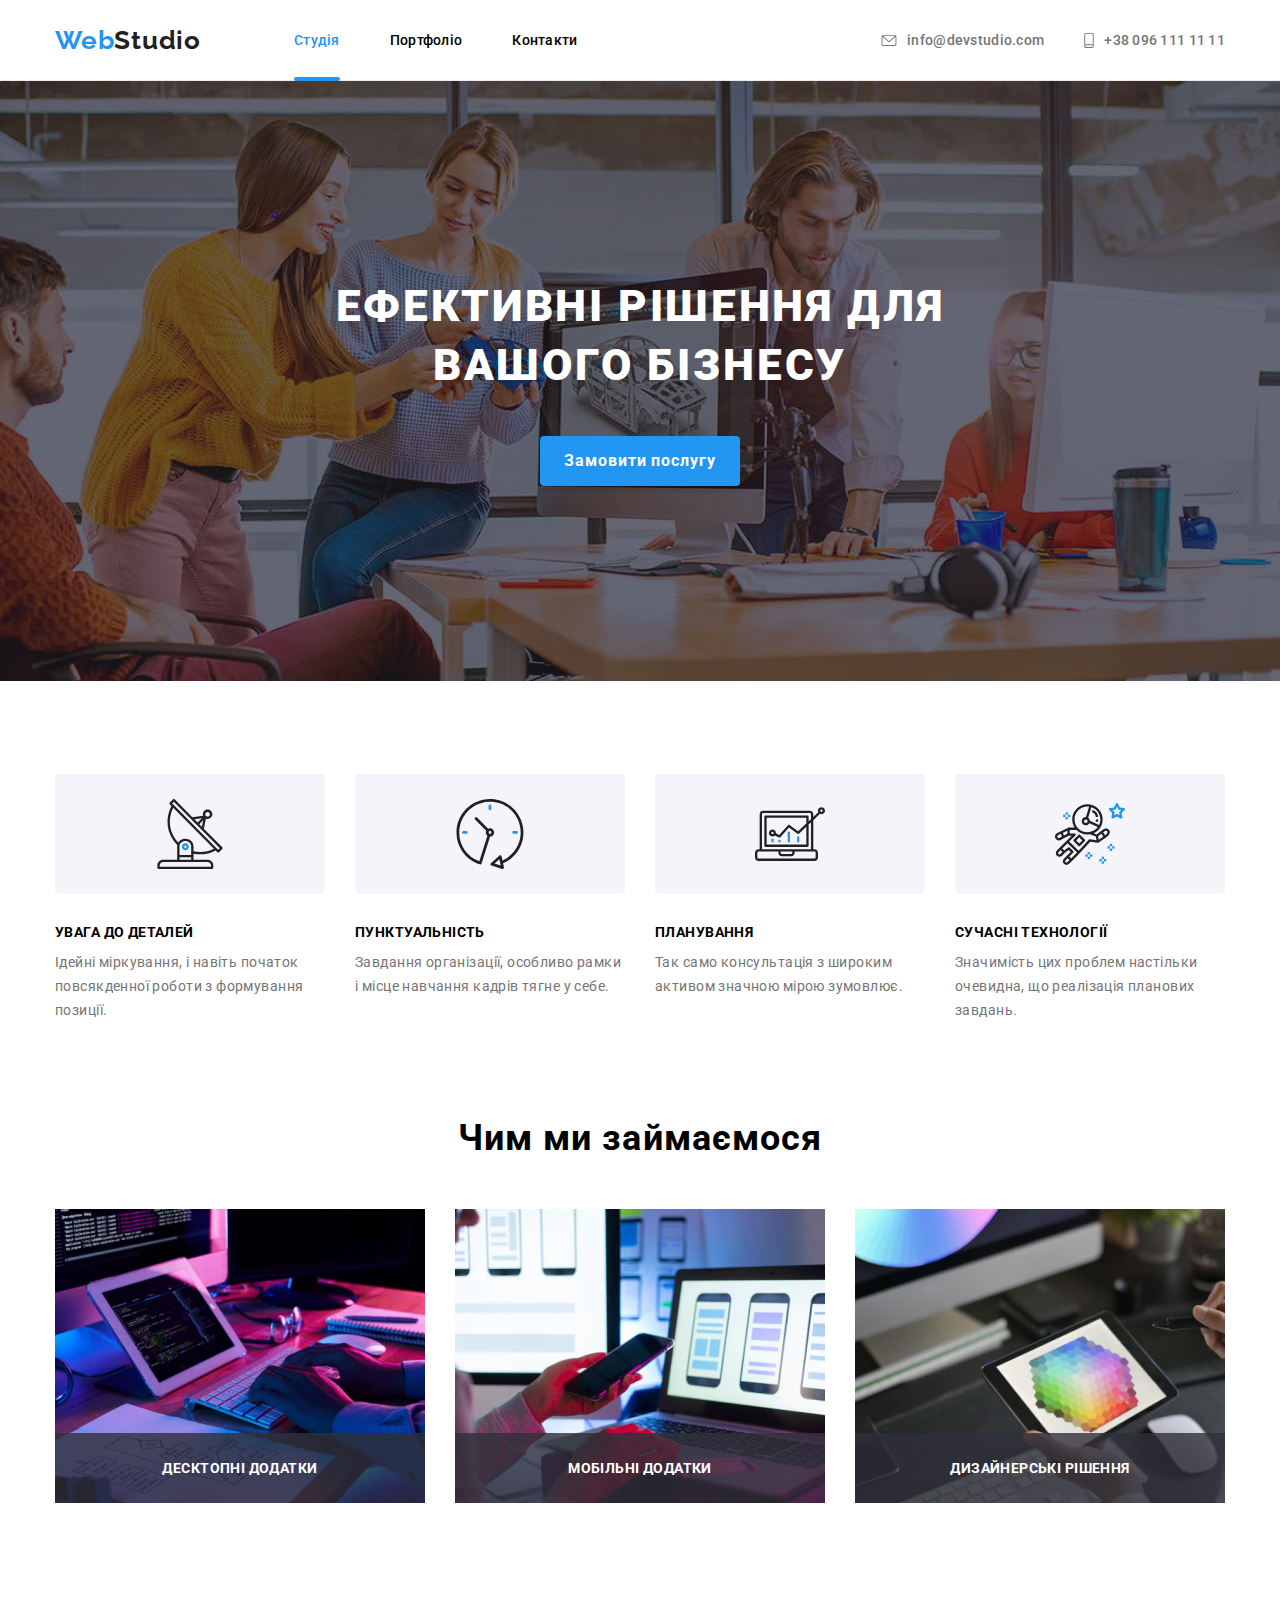
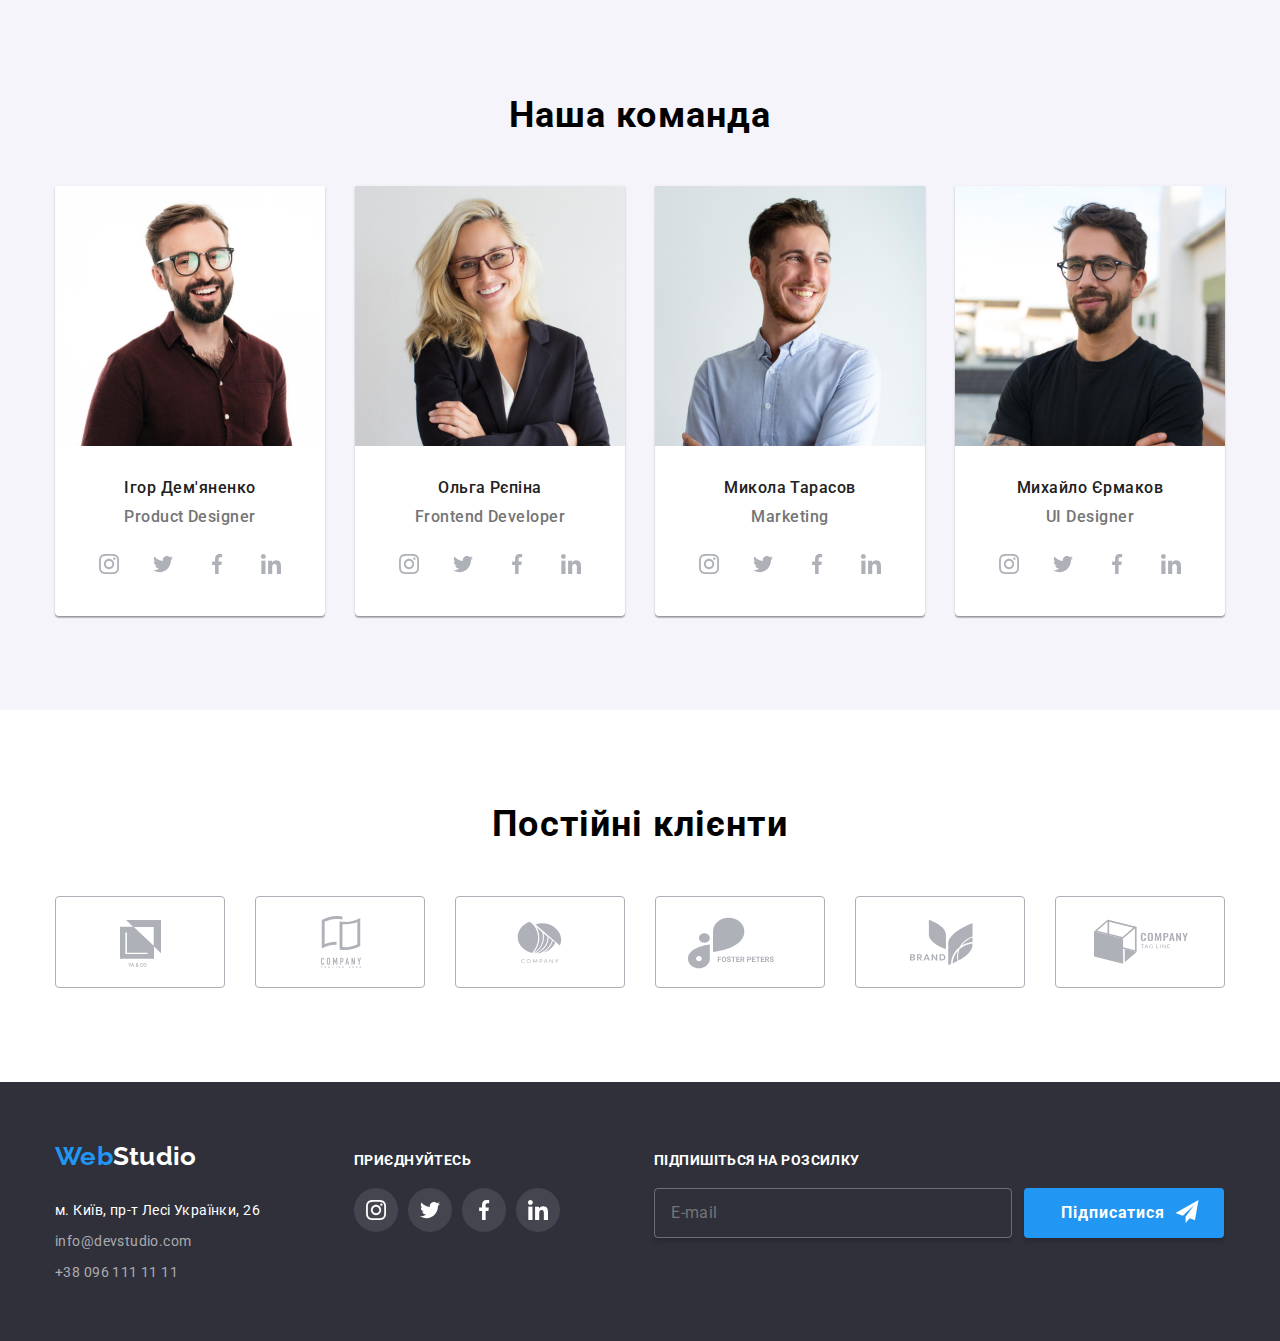
==== index.html @ 404588b7 "Everywhere BEM" ====
<!DOCTYPE html>
<html lang="en">

<head>
  <meta charset="UTF-8" />
  <meta name="viewport" content="width=device-width, initial-scale=1.0" />
  <title>Студія</title>

  <link rel="stylesheet" href="css/main.css">
  <link rel="preconnect" href="https://fonts.googleapis.com">
  <link rel="preconnect" href="https://fonts.gstatic.com" crossorigin>
  <link rel="stylesheet"
		href="https://fonts.googleapis.com/css2?family=Raleway:wght@700&family=Roboto:wght@400;500;700;900&display=swap">
</head>

<body>
  <header class="header">
    <div class="container">
      <a href="index.html" class="logo"><span class="logo__accent-text">Web</span>Studio</a>
      <nav>
        <ul class="header__navigation-list">
          <li><a href="index.html" class="header__navigation-button-active">Студія</a></li>
          <li><a href="portfolio.html" class="header__navigation-button">Портфоліо</a></li>
          <li><a href="#" class="header__navigation-button">Контакти</a></li>
        </ul>
      </nav>
      <ul class="header__contact-info">
        <li>
          <a class="header__email" href="mailto:info@devstudio.com"><svg class="header__email-icon" width="16" height="12">
              <use href="./images/icons.svg#icon-envelope">
            </svg>info@devstudio.com</a>
        </li>
        <li>
          <a class="header__tel" href="tel:+380961111111"><svg class="header__phone-icon" width="10" height="16">
              <use href="./images/icons.svg#icon-smartphone">
            </svg>+38 096 111 11 11</a>
        </li>
      </ul>
    </div>
  </header>
  <main>
    <section class="hero">
      <div class="hero__container container">
        <h1 class="hero__header">Ефективні рішення для вашого бізнесу</h1>
        <button class="hero__button" type="button" data-modal-open>Замовити послугу</button>
      </div>
    </section>
    <section class="main-content">
      <div class="container">
        <h2 hidden>Про нас</h2>
        <ul class="main-content__feature-list">
          <li class="main-content__feature">
            <div class="main-content__feature-background">
              <svg class="main-content__feature-icon">
                <use href="./images/icons.svg#icon-attention-to-detail">
              </svg>
            </div>
            <h3 class="main-content__feature-label">Увага до деталей</h3>
            <p class="main-content__feature-description">
              Ідейні міркування, і навіть початок повсякденної роботи з
              формування позиції.
            </p>
          </li>
          <li class="main-content__feature">
            <div class="main-content__feature-background">
              <svg class="main-content__feature-icon">
                <use href="./images/icons.svg#icon-punctuality">
              </svg>
            </div>
            <h3 class="main-content__feature-label">Пунктуальність</h3>
            <p class="main-content__feature-description">
              Завдання організації, особливо рамки і місце навчання кадрів тягне
              у себе.
            </p>
          </li>
          <li class="main-content__feature">
            <div class="main-content__feature-background">
              <svg class="main-content__feature-icon">
                <use href="./images/icons.svg#icon-planning">
              </svg>
            </div>
            <h3 class="main-content__feature-label">Планування</h3>
            <p class="main-content__feature-description">
              Так само консультація з широким активом значною мірою зумовлює.
            </p>
          </li>
          <li class="main-content__feature">
            <div class="main-content__feature-background">
              <svg class="main-content__feature-icon">
                <use href="./images/icons.svg#icon-technologies">
              </svg>
            </div>
            <h3 class="main-content__feature-label">Сучасні технології</h3>
            <p class="main-content__feature-description">
              Значимість цих проблем настільки очевидна, що реалізація планових
              завдань.
            </p>
          </li>
        </ul>
      </div>
    </section>
    <section class="development">
      <div class="container">
        <h2 class="development__dev-stack-header">Чим ми займаємося</h2>
        <ul class="development__dev-stack-list">
          <li class="development__dev-stack-list-item">
            <img src="images/image1.jpg" alt="Людина програмує" width="370" />
            <p class="development__item-photo-description">Десктопні додатки</p>
          </li>
          <li class="development__dev-stack-list-item">
            <img src="images/image2.jpg" alt="Телефон і макет компонентів до нього" width="370" />
            <p class="development__item-photo-description">Мобільні додатки</p>
          </li>
          <li class="development__dev-stack-list-item">
            <img src="images/image3.jpg" alt="Кольорова палітра" width="370" />
            <p class="development__item-photo-description">Дизайнерські рішення</p>
          </li>
        </ul>
      </div>
    </section>
    <section class="team-section">
      <div class="container">
        <h2 class="team-section__team-header">Наша команда</h2>
        <ul class="team-section__team-list">
          <li class="team-section__employee">
            <img src="images/worker1.jpg" alt="Ігор Дем'яненко" width="300" />
            <div class="team-section__employee-name-job">
              <h3 class="team-section__employee-name">Ігор Дем'яненко</h3>
              <p class="team-section__employee-job">Product Designer</p>
              <ul class="social-team-links">
                <li>
                  <a class="social-team-links__team-social" href="https://instagram.com" target="_blank">
                    <svg class="social-team-links__social-icon">
                      <use href="./images/icons.svg#icon-instagram">
                    </svg>
                  </a>
                </li>
                <li>
                  <a class="social-team-links__team-social" href="https://twitter.com" target="_blank">
                    <svg class="social-team-links__social-icon">
                      <use href="./images/icons.svg#icon-twitter">
                    </svg>
                  </a>
                </li>
                <li>
                  <a class="social-team-links__team-social" href="https://facebook.com" target="_blank">
                    <svg class="social-team-links__social-icon">
                      <use href="./images/icons.svg#icon-facebook">
                    </svg>
                  </a>
                </li>
                <li><a class="social-team-links__team-social" href="https://linkedin.com" target="_blank">
                    <svg class="social-team-links__social-icon">
                      <use href="./images/icons.svg#icon-linkedin">
                    </svg>
                  </a>
                </li>
              </ul>
            </div>
          </li>
          <li class="team-section__employee">
            <img src="images/worker2.jpg" alt="Jльга Рєпіна" width="300" />
            <div class="team-section__employee-name-job">
              <h3 class="team-section__employee-name">Ольга Рєпіна</h3>
              <p class="team-section__employee-job">Frontend Developer</p>
              <ul class="social-team-links">
                <li>
                  <a class="social-team-links__team-social" href="https://instagram.com" target="_blank">
                    <svg class="social-team-links__social-icon">
                      <use href="./images/icons.svg#icon-instagram">
                    </svg>
                  </a>
                </li>
                <li>
                  <a class="social-team-links__team-social" href="https://twitter.com" target="_blank">
                    <svg class="social-team-links__social-icon">
                      <use href="./images/icons.svg#icon-twitter">
                    </svg>
                  </a>
                </li>
                <li>
                  <a class="social-team-links__team-social" href="https://facebook.com" target="_blank">
                    <svg class="social-team-links__social-icon">
                      <use href="./images/icons.svg#icon-facebook">
                    </svg>
                  </a>
                </li>
                <li><a class="social-team-links__team-social" href="https://linkedin.com" target="_blank">
                    <svg class="social-team-links__social-icon">
                      <use href="./images/icons.svg#icon-linkedin">
                    </svg>
                  </a>
                </li>
              </ul>
            </div>
          </li>
          <li class="team-section__employee">
            <img src="images/worker3.jpg" alt="Микола Тарасов" width="300" />
            <div class="team-section__employee-name-job">
              <h3 class="team-section__employee-name">Микола Тарасов</h3>
              <p class="team-section__employee-job">Marketing</p>
              <ul class="social-team-links">
                <li>
                  <a class="social-team-links__team-social" href="https://instagram.com" target="_blank">
                    <svg class="social-team-links__social-icon">
                      <use href="./images/icons.svg#icon-instagram">
                    </svg>
                  </a>
                </li>
                <li>
                  <a class="social-team-links__team-social" href="https://twitter.com" target="_blank">
                    <svg class="social-team-links__social-icon">
                      <use href="./images/icons.svg#icon-twitter">
                    </svg>
                  </a>
                </li>
                <li>
                  <a class="social-team-links__team-social" href="https://facebook.com" target="_blank">
                    <svg class="social-team-links__social-icon">
                      <use href="./images/icons.svg#icon-facebook">
                    </svg>
                  </a>
                </li>
                <li><a class="social-team-links__team-social" href="https://linkedin.com" target="_blank">
                    <svg class="social-team-links__social-icon">
                      <use href="./images/icons.svg#icon-linkedin">
                    </svg>
                  </a>
                </li>
              </ul>
            </div>
          </li>
          <li class="team-section__employee">
            <img src="images/worker4.jpg" alt="Михайло Єрмаков" width="300" />
            <div class="team-section__employee-name-job">
              <h3 class="team-section__employee-name">Михайло Єрмаков</h3>
              <p class="team-section__employee-job">UI Designer</p>
              <ul class="social-team-links">
                <li>
                  <a class="social-team-links__team-social" href="https://instagram.com" target="_blank">
                    <svg class="social-team-links__social-icon">
                      <use href="./images/icons.svg#icon-instagram">
                    </svg>
                  </a>
                </li>
                <li>
                  <a class="social-team-links__team-social" href="https://twitter.com" target="_blank">
                    <svg class="social-team-links__social-icon">
                      <use href="./images/icons.svg#icon-twitter">
                    </svg>
                  </a>
                </li>
                <li>
                  <a class="social-team-links__team-social" href="https://facebook.com" target="_blank">
                    <svg class="social-team-links__social-icon">
                      <use href="./images/icons.svg#icon-facebook">
                    </svg>
                  </a>
                </li>
                <li><a class="social-team-links__team-social" href="https://linkedin.com" target="_blank">
                    <svg class="social-team-links__social-icon">
                      <use href="./images/icons.svg#icon-linkedin">
                    </svg>
                  </a>
                </li>
              </ul>
            </div>
          </li>
        </ul>
      </div>
    </section>
    <section class="clients">
      <div class="container">
        <h2 class="clients__title">Постійні клієнти</h2>
        <ul class="clients__list">
          <li class="">
            <a href="#" class="clients__link">
              <svg class="clients__icon">
                <use href="./images/icons.svg#icon-client-logo-1">
              </svg>
            </a>
          </li>
          <li class="">
            <a href="#" class="clients__link">
              <svg class="clients__icon">
                <use href="./images/icons.svg#icon-client-logo-2">
              </svg>
            </a>
          </li>
          <li class="">
            <a href="#" class="clients__link">
              <svg class="clients__icon">
                <use href="./images/icons.svg#icon-client-logo-3">
              </svg>
            </a>
          </li>
          <li class="">
            <a href="#" class="clients__link">
              <svg class="clients__icon">
                <use href="./images/icons.svg#icon-client-logo-4">
              </svg>
            </a>
          </li>
          <li class="">
            <a href="#" class="clients__link">
              <svg class="clients__icon">
                <use href="./images/icons.svg#icon-client-logo-5">
              </svg>
            </a>
          </li>
          <li class="">
            <a href="#" class="clients__link">
              <svg class="clients__icon">
                <use href="./images/icons.svg#icon-client-logo-6">
              </svg>
            </a>
          </li>
        </ul>
      </div>
    </section>
  </main>
  <footer class="footer">
    <div class="footer__contacts container">
      <div class="footer__info">
        <a href="#" class="footer__logo"><span class="footer__accent-text-footer-logo">Web</span>Studio</a>
        <address class="footer__contact-address">
          <ul class="footer__contact-info">
            <li>
              <a class="footer__studio-address" href="https://www.google.com/maps?q=50.4267485,30.5381659" target="_blank"
                rel="nofollow">м. Київ, пр-т Лесі Українки, 26
              </a>
            </li>
            <li><a class="footer__email" href="mailto:info@devstudio.com">info@devstudio.com</a></li>
            <li><a class="footer__tel" href="tel:+380961111111">+38 096 111 11 11</a></li>
          </ul>
        </address>
      </div>
      <div class="">
        <h2 class="footer__title">Приєднуйтесь</h2>
        <ul class="social-team-links">
          <li class="social-team-links__social-item">
            <a class="social-team-links__foot-link" href="https://instagram.com" target="_blank">
              <svg class="social-team-links__social-icon">
                <use href="./images/icons.svg#icon-instagram">
              </svg>
            </a>
          </li>
          <li class="social-team-links__social-item">
            <a class="social-team-links__foot-link" href="https://twitter.com" target="_blank">
              <svg class="social-team-links__social-icon">
                <use href="./images/icons.svg#icon-twitter">
              </svg>
            </a>
          </li>
          <li class="social-team-links__social-item">
            <a class="social-team-links__foot-link" href="https://facebook.com" target="_blank">
              <svg class="social-team-links__social-icon">
                <use href="./images/icons.svg#icon-facebook">
              </svg>
            </a>
          </li>
          <li class="social-team-links__social-item">
            <a class="social-team-links__foot-link" href="https://linkedin.com" target="_blank">
              <svg class="social-team-links__social-icon">
                <use href="./images/icons.svg#icon-linkedin">
              </svg>
            </a>
          </li>
        </ul>
      </div>
      <div class="footer__newsletter">
        <h2 class="footer__newsletter-title">Підпишіться на розсилку</h2>
        <form class="footer__form">
          <input type="email" name="footer-email" placeholder="E-mail" class="footer__form-input">
          <button type="submit" class="footer__form-button">Підписатися <svg class="footer__form-icon">
              <use href="./images/icons.svg#icon-send"></use>
            </svg></button>
        </form>
      </div>
    </div>
  </footer>

  <div class="backdrop is-hidden" data-modal>
    <div class="modal">
      <button type="button" class="modal__button" data-modal-close> <svg class="modal__icon">
          <use href="./images/icons.svg#icon-close"></use>
        </svg></button>
      <form class="form">
        <div class="form__contacts">
          <p class="form__title">Залиште свої дані, ми вам передзвонимо</p>
          <div class="form__contact">
            <label for="name" class="form__label">Ім'я</label>
            <input id="name" name="name" class="form__input" type="text" required placeholder="">
            <svg class="form__icon">
              <use href="./images/icons.svg#icon-person-mod"></use>
            </svg>
          </div>
          <div class="form__contact">
            <label for="phone" class="form__label">Телефон</label>
            <input id="phone" name="phone" class="form__input" type="tel" required placeholder="">
            <svg class="form__icon">
              <use href="./images/icons.svg#icon-phone-mod"></use>
            </svg>
          </div>
          <div class="form__contact">
            <label for="email" class="form__label">Пошта</label>
            <input id="email" name="email" class="form__input" type="email" required placeholder="">
            <svg class="form__icon">
              <use href="./images/icons.svg#icon-mail-mod"></use>
            </svg>
          </div>
          <div class="form__contact">
            <label for="comment" class="form__label">Коментар</label>
            <textarea id="comment" name="comment" id="text" placeholder="Введіть текст"
              class="form__textarea"></textarea>
          </div>
          <div class="form__checkbox">
            <input type="checkbox" name="agree" value="agree" id="agree" class="form__check form__check-icon__hidden"
              required>
            <label for="agree" class="form__agree-label">
              <span><svg class="form__check-icon">
                  <use href="./images/icons.svg#icon-check"></use>
                </svg></span> Погоджуюся з розсилкою та приймаю <a href="#" class="form__link"> Умови договору</a>
            </label>
          </div>
          <input type="submit" class="form__send" value="Відправити"></input>
        </div>
      </form>
    </div>
  </div>

  <script src="./js/modal.js"></script>
</body>

</html>
---- css/main.css ----
/*! modern-normalize v2.0.0 | MIT License | https://github.com/sindresorhus/modern-normalize */
/*
Document
========
*/
/**
Use a better box model (opinionated).
*/
*,
::before,
::after {
  box-sizing: border-box;
}

html {
  /* Improve consistency of default fonts in all browsers. (https://github.com/sindresorhus/modern-normalize/issues/3) */
  font-family: system-ui, 'Segoe UI', Roboto, Helvetica, Arial, sans-serif, 'Apple Color Emoji', 'Segoe UI Emoji';
  line-height: 1.15;
  /* 1. Correct the line height in all browsers. */
  -webkit-text-size-adjust: 100%;
  /* 2. Prevent adjustments of font size after orientation changes in iOS. */
  -moz-tab-size: 4;
  /* 3. Use a more readable tab size (opinionated). */
  tab-size: 4;
  /* 3 */
}

/*
Sections
========
*/
body {
  margin: 0;
  /* Remove the margin in all browsers. */
}

/*
Grouping content
================
*/
/**
1. Add the correct height in Firefox.
2. Correct the inheritance of border color in Firefox. (https://bugzilla.mozilla.org/show_bug.cgi?id=190655)
*/
hr {
  height: 0;
  /* 1 */
  color: inherit;
  /* 2 */
}

/*
Text-level semantics
====================
*/
/**
Add the correct text decoration in Chrome, Edge, and Safari.
*/
abbr[title] {
  text-decoration: underline dotted;
}

/**
Add the correct font weight in Edge and Safari.
*/
b,
strong {
  font-weight: bolder;
}

/**
1. Improve consistency of default fonts in all browsers. (https://github.com/sindresorhus/modern-normalize/issues/3)
2. Correct the odd 'em' font sizing in all browsers.
*/
code,
kbd,
samp,
pre {
  font-family: ui-monospace, SFMono-Regular, Consolas, 'Liberation Mono', Menlo, monospace;
  /* 1 */
  font-size: 1em;
  /* 2 */
}

/**
Add the correct font size in all browsers.
*/
small {
  font-size: 80%;
}

/**
Prevent 'sub' and 'sup' elements from affecting the line height in all browsers.
*/
sub,
sup {
  font-size: 75%;
  line-height: 0;
  position: relative;
  vertical-align: baseline;
}

sub {
  bottom: -0.25em;
}

sup {
  top: -0.5em;
}

/*
Tabular data
============
*/
/**
1. Remove text indentation from table contents in Chrome and Safari. (https://bugs.chromium.org/p/chromium/issues/detail?id=999088, https://bugs.webkit.org/show_bug.cgi?id=201297)
2. Correct table border color inheritance in Chrome and Safari. (https://bugs.chromium.org/p/chromium/issues/detail?id=935729, https://bugs.webkit.org/show_bug.cgi?id=195016)
*/
table {
  text-indent: 0;
  /* 1 */
  border-color: inherit;
  /* 2 */
}

/*
Forms
=====
*/
/**
1. Change the font styles in all browsers.
2. Remove the margin in Firefox and Safari.
*/
button,
input,
optgroup,
select,
textarea {
  font-family: inherit;
  /* 1 */
  font-size: 100%;
  /* 1 */
  line-height: 1.15;
  /* 1 */
  margin: 0;
  /* 2 */
}

/**
Remove the inheritance of text transform in Edge and Firefox.
*/
button,
select {
  text-transform: none;
}

/**
Correct the inability to style clickable types in iOS and Safari.
*/
button,
[type='button'],
[type='reset'],
[type='submit'] {
  -webkit-appearance: button;
}

/**
Remove the inner border and padding in Firefox.
*/
::-moz-focus-inner {
  border-style: none;
  padding: 0;
}

/**
Restore the focus styles unset by the previous rule.
*/
:-moz-focusring {
  outline: 1px dotted ButtonText;
}

/**
Remove the additional ':invalid' styles in Firefox.
See: https://github.com/mozilla/gecko-dev/blob/2f9eacd9d3d995c937b4251a5557d95d494c9be1/layout/style/res/forms.css#L728-L737
*/
:-moz-ui-invalid {
  box-shadow: none;
}

/**
Remove the padding so developers are not caught out when they zero out 'fieldset' elements in all browsers.
*/
legend {
  padding: 0;
}

/**
Add the correct vertical alignment in Chrome and Firefox.
*/
progress {
  vertical-align: baseline;
}

/**
Correct the cursor style of increment and decrement buttons in Safari.
*/
::-webkit-inner-spin-button,
::-webkit-outer-spin-button {
  height: auto;
}

/**
1. Correct the odd appearance in Chrome and Safari.
2. Correct the outline style in Safari.
*/
[type='search'] {
  -webkit-appearance: textfield;
  /* 1 */
  outline-offset: -2px;
  /* 2 */
}

/**
Remove the inner padding in Chrome and Safari on macOS.
*/
::-webkit-search-decoration {
  -webkit-appearance: none;
}

/**
1. Correct the inability to style clickable types in iOS and Safari.
2. Change font properties to 'inherit' in Safari.
*/
::-webkit-file-upload-button {
  -webkit-appearance: button;
  /* 1 */
  font: inherit;
  /* 2 */
}

/*
Interactive
===========
*/
/*
Add the correct display in Chrome and Safari.
*/
summary {
  display: list-item;
}

:root {
  --primary-color: #212121;
  --secondary-color: #757575;
  --background-primary-color: #FFFFFF;
  --background-secondary-color: #2F303A;
  --accent-color: #2196F3;
  --transperent-color: #FFFFFF99;
  --inactive-filter-color: #F5F4FA;
  --shadow-color: rgba(0, 0, 0, 0.15);
  --social_link_color: #afb1b8;
  --black-color: #000000;
}

body {
  font-family: 'Roboto', sans-serif;
  font-weight: 400;
  font-size: 14px;
  letter-spacing: 0.28px;
  margin: 0 auto;
}

a {
  color: inherit;
  text-decoration: none;
}

.container {
  max-width: 1200px;
  margin: 0 auto;
  padding: 0 15px;
}

button {
  border: 0px;
  border-radius: 4px;
}

button:focus {
  outline: none;
  border: 1px solid var(--accent-color);
}

h1, h2, h3, p, ul, li {
  padding: 0;
  margin: 0;
  list-style-type: none;
}

/* HEADER */
.header {
  background-color: var(--background-primary-color);
  border-bottom: 1px solid #ECECEC;
}

.header .container {
  display: flex;
  align-items: center;
}

.header__navigation-list {
  list-style-type: none;
  display: flex;
  gap: 50px;
}

.header__navigation-button {
  display: inline-block;
  padding: 32px 0;
  font-weight: 500;
  line-height: 1.17;
  letter-spacing: 0.28px;
  color: inherit;
  text-decoration: none;
}

.header__navigation-button:hover, .header__navigation-button:focus {
  transition: all 0.3s;
  color: var(--accent-color);
  fill: var(--accent-color);
}

.header__navigation-button-active {
  position: relative;
  display: inline-block;
  padding: 32px 0;
  color: var(--accent-color);
  font-weight: 500;
  line-height: 1.17;
  letter-spacing: 0.28px;
  text-decoration: none;
}

.header__navigation-button-active::after {
  content: "";
  position: absolute;
  display: block;
  width: 100%;
  height: 4px;
  border-radius: 2px;
  bottom: -1px;
  background-color: var(--accent-color);
}

.header__contact-info {
  margin-left: auto;
  display: flex;
  gap: 40px;
  color: var(--secondary-color);
  list-style-type: none;
}

.header__email {
  font-weight: 500;
  line-height: 1.17;
  letter-spacing: 0.28px;
  color: inherit;
  text-decoration: none;
  display: flex;
  align-items: center;
  fill: var(--secondary-color);
}

.header__email:focus, .header__email:hover {
  transition: all 0.3s;
  color: var(--accent-color);
  fill: var(--accent-color);
}

.header__email-icon {
  margin-right: 10px;
}

.header__email-icon:hover {
  transition: all 0.3s;
  color: var(--accent-color);
  fill: var(--accent-color);
}

.header__tel {
  font-weight: 500;
  line-height: 1.17;
  letter-spacing: 0.28px;
  color: inherit;
  text-decoration: none;
  display: flex;
  align-items: center;
  fill: var(--secondary-color);
}

.header__tel:hover, .header__tel:focus {
  transition: all 0.3s;
  color: var(--accent-color);
  fill: var(--accent-color);
}

.header__phone-icon {
  margin-right: 10px;
}

.header__phone-icon:hover {
  transition: all 0.3s;
  color: var(--accent-color);
  fill: var(--accent-color);
}

.logo {
  font-family: 'Raleway';
  font-weight: 700;
  font-size: 26px;
  line-height: 1.17;
  letter-spacing: 0.78px;
  color: var(--primary-color);
  text-decoration: none;
  margin-right: 93px;
}

.logo__accent-text {
  transition: all 0.3s;
  color: var(--accent-color);
  fill: var(--accent-color);
}

/* MAIN */
.hero {
  background: linear-gradient(rgba(47, 48, 58, 0.4), rgba(47, 48, 58, 0.4)), url("../images/Img.jpg");
  background-size: cover;
  background-position: center;
  padding-top: 200px;
  padding-bottom: 200px;
}

.hero__container {
  display: flex;
  justify-content: center;
  align-items: center;
  flex-direction: column;
  max-height: 200px;
}

.hero__header {
  font-weight: 900;
  font-size: 44px;
  line-height: 1.36;
  letter-spacing: 2.64px;
  width: 696px;
  margin-bottom: 40px;
  color: var(--background-primary-color);
  text-transform: uppercase;
  text-align: center;
}

.hero__button {
  border-radius: 4px;
  padding: 10px 24px;
  margin: auto;
  font-weight: 700;
  font-size: 16px;
  line-height: 1.87;
  letter-spacing: 0.96px;
  cursor: pointer;
  background-color: var(--accent-color);
  color: var(--background-primary-color);
  box-shadow: 0px 4px 4px 0px var(--shadow-color);
}

.hero__button:hover, .hero__button:focus {
  background-color: #188CE8;
}

.main-content {
  padding-top: 93px;
}

.main-content__feature-list {
  display: flex;
  flex-direction: row;
  justify-content: center;
  gap: 30px;
  list-style-type: none;
}

.main-content__feature {
  max-width: 270px;
  flex-shrink: 0;
}

.main-content__feature-background {
  display: inline-block;
  width: 100%;
  height: 120px;
  padding: 25px 100px;
  margin-bottom: 30px;
  border-radius: 4px;
  background-color: var(--inactive-filter-color);
}

.main-content__feature-icon {
  width: 70px;
  height: 70px;
}

.main-content__feature-label {
  font-size: inherit;
  font-weight: 700;
  line-height: 1.17;
  letter-spacing: 0.42px;
  margin-bottom: 10px;
  text-transform: uppercase;
}

.main-content__feature-description {
  line-height: 1.71;
  letter-spacing: 0.42px;
  font-size: 14px;
  color: var(--secondary-color);
}

.development {
  padding: 94px 0;
}

.development__dev-stack-header {
  line-height: 1.17;
  letter-spacing: 1.08px;
  font-weight: 700;
  font-size: 36px;
  text-align: center;
  margin-bottom: 50px;
}

.development__dev-stack-list {
  display: flex;
  justify-content: center;
  gap: 30px;
  list-style-type: none;
}

.development__dev-stack-list-item {
  position: relative;
}

.development__item-photo-description {
  position: absolute;
  bottom: 1%;
  width: 100%;
  padding: 27px 0px;
  background-color: rgba(47, 48, 58, 0.8);
  font-weight: 700;
  text-align: center;
  letter-spacing: 0.42px;
  text-transform: uppercase;
  color: var(--background-primary-color);
}

.team-section {
  background-color: var(--inactive-filter-color);
  padding: 94px 0;
}

.team-section__team-header {
  line-height: 1.17;
  letter-spacing: 1.08px;
  font-weight: 700;
  font-size: 36px;
  text-align: center;
  margin-bottom: 50px;
}

.team-section__team-list {
  list-style-type: none;
  display: flex;
  gap: 30px;
}

.team-section__employee {
  background-color: var(--background-primary-color);
  border-radius: 0px 0px 4px 4px;
  box-shadow: 0px 2px 1px 0px rgba(0, 0, 0, 0.2), 0px 1px 1px 0px rgba(0, 0, 0, 0.14), 0px 1px 3px 0px rgba(0, 0, 0, 0.12);
}

.team-section img {
  width: 270px;
  height: 260px;
}

.team-section__employee-name-job {
  padding-top: 30px;
  padding-bottom: 30px;
}

.team-section__employee-name, .team-section__employee-job {
  font-size: 16px;
  line-height: 1.17;
  font-weight: 500;
  letter-spacing: 0.48px;
  display: flex;
  justify-content: center;
  color: var(--primary-color);
}

.team-section__employee-name {
  margin-bottom: 10px;
}

.team-section__employee-job {
  color: var(--secondary-color);
}

.social-team-links {
  list-style-type: none;
  display: flex;
  justify-content: center;
  gap: 10px;
  margin-top: 16px;
}

.social-team-links__team-social {
  transition: 300ms;
  display: inline-block;
  border-radius: 50%;
  padding: 12px 12px;
  fill: var(--social_link_color);
  width: 44px;
  height: 44px;
}

.social-team-links__team-social:hover, .social-team-links__team-social:focus {
  transition: 300ms;
  background-color: var(--accent-color);
  fill: var(--background-primary-color);
}

.social-team-links__social-icon {
  width: 20px;
  height: 20px;
}

.social-team-links__social-item {
  border-radius: 50%;
}

.social-team-links__foot-link {
  transition: 300ms;
  display: inline-block;
  padding: 12px 12px;
  fill: var(--background-primary-color);
  border-radius: 50%;
  background-color: rgba(255, 255, 255, 0.1);
  width: 44px;
  height: 44px;
}

.social-team-links__foot-link:hover, .social-team-links__foot-link:focus {
  transition: 300ms;
  background-color: var(--accent-color);
}

.clients {
  padding: 94px 0px;
}

.clients__title {
  margin-bottom: 50px;
  text-align: center;
  font-size: 36px;
  letter-spacing: 1.08px;
}

.clients__list {
  display: flex;
  gap: 30px;
}

.clients__link {
  transition: 300ms;
  display: inline-block;
  fill: var(--social_link_color);
  padding: 16px 32px;
  width: 170px;
  height: 92px;
  border-radius: 4px;
  border: 1px solid var(--social_link_color);
}

.clients__link:hover, .clients__link:focus {
  transition: 300ms;
  border-color: var(--accent-color);
  color: var(--accent-color);
  fill: var(--accent-color);
}

.clients__icon {
  transition: 300ms;
  width: 106px;
  height: 60px;
}

/* FOOTER */
.footer {
  background-color: var(--background-secondary-color);
  padding-top: 60px;
  padding-bottom: 60px;
}

.footer__contacts {
  display: flex;
  align-items: baseline;
  gap: 94px;
}

.footer__logo {
  color: var(--background-primary-color);
  text-decoration: none;
  font-family: 'Raleway';
  font-weight: 700;
  font-size: 26px;
}

.footer__accent-text-footer-logo {
  color: var(--accent-color);
}

.footer__contact-address {
  margin-top: 28px;
}

.footer__contact-info {
  all: initial;
  font-family: inherit;
  flex-direction: column;
}

.footer__contact-info li {
  list-style-type: none;
}

.footer__contact-info li:not(:first-child) {
  margin-top: 12px;
}

.footer__studio-address {
  line-height: 1.14;
  letter-spacing: 0.42px;
  font-size: 14px;
  color: var(--background-primary-color);
}

.footer__email, .footer__tel {
  font-size: 14px;
  line-height: 1.14;
  letter-spacing: 0.42px;
  text-decoration: none;
  color: var(--transperent-color);
}

.footer__title {
  margin-bottom: 20px;
  color: var(--background-primary-color);
  font-size: 14px;
  font-weight: 700;
  letter-spacing: 0.42px;
  text-transform: uppercase;
}

.footer__newsletter-title {
  margin-bottom: 20px;
  color: var(--background-primary-color);
  font-size: 14px;
  font-weight: 700;
  letter-spacing: 0.42px;
  text-transform: uppercase;
}

.footer__form {
  min-width: 570px;
  display: flex;
}

.footer__form-input {
  padding-left: 16px;
  padding-bottom: 15px;
  padding-top: 15px;
  flex-grow: 1;
  font-size: 16px;
  line-height: 125%;
  letter-spacing: 0.48px;
  max-height: 50px;
  border-radius: 4px;
  background-color: rgba(33, 150, 243, 0);
  border: 1px solid rgba(255, 255, 255, 0.3);
  box-shadow: 0px 4px 4px 0px rgba(0, 0, 0, 0.15);
  color: var(--background-primary-color);
}

.footer__form-button {
  margin-left: 12px;
  font-weight: 700;
  font-size: 16px;
  line-height: 187.5%;
  letter-spacing: 0.96px;
  color: var(--background-primary-color);
  background: var(--accent-color);
  box-shadow: 0px 4px 4px rgba(0, 0, 0, 0.15);
  border-radius: 4px;
  border: none;
  cursor: pointer;
  display: inline;
  align-items: center;
  min-width: 200px;
  padding-top: 10px;
  padding-bottom: 10px;
  padding-right: 28px;
  position: relative;
  transition-property: background-color;
  transition-duration: 250ms;
  transition-timing-function: cubic-bezier(0.4, 0, 0.2, 1);
}

.footer__form-button:hover, .footer__form-button:focus {
  background: #188CE8;
  box-shadow: 0px 4px 4px 0px rgba(0, 0, 0, 0.15);
}

.footer__form-icon {
  position: absolute;
  fill: var(--background-primary-color);
  width: 24px;
  height: 24px;
  margin-left: 10px;
  top: 12px;
}

/* PORTFOLIO-MAIN */
.project-area {
  padding: 94px 0px;
}

.project-area__filter-list {
  list-style-type: none;
  display: flex;
  flex-direction: row;
  justify-content: center;
  gap: 8px;
  margin-bottom: 50px;
}

.project-area__filter {
  gap: 30px;
  padding: 6px 22px;
  font-family: 'Roboto';
  font-weight: 500;
  font-size: 16px;
  line-height: 1.62;
  letter-spacing: 0.48px;
  text-align: center;
  cursor: pointer;
  font-family: inherit;
  background-color: var(--inactive-filter-color);
  color: var(--primary-color);
}

.project-area__filter:hover, .project-area__filter:focus {
  color: var(--background-primary-color);
  background-color: var(--accent-color);
  box-shadow: 0px 2px 2px 0px rgba(0, 0, 0, 0.12), 0px 1px 2px 0px rgba(0, 0, 0, 0.08), 0px 3px 1px 0px rgba(0, 0, 0, 0.1);
  transition: all 0.3s;
}

.project-area__list {
  list-style-type: none;
  display: grid;
  grid-template-columns: repeat(3, 1fr);
  justify-content: center;
  gap: 30px;
}

.project-area__item {
  display: flex;
  flex-direction: column;
  border: 1px solid #EEE;
}

.project-area__item:hover {
  transition: 300ms;
  box-shadow: 1px 4px 6px 0px rgba(0, 0, 0, 0.16), 0px 4px 4px 0px rgba(0, 0, 0, 0.06), 0px 1px 1px 0px rgba(0, 0, 0, 0.12);
}

.project-area__item:hover .project-area__section-description {
  transform: translateY(0);
}

.project-area__project {
  background-color: var(--background-primary-color);
  text-decoration: none;
}

.project-area__project:focus {
  transition: 300ms;
  box-shadow: 1px 4px 6px 0px rgba(0, 0, 0, 0.16), 0px 4px 4px 0px rgba(0, 0, 0, 0.06), 0px 1px 1px 0px rgba(0, 0, 0, 0.12);
}

.project-area__project:focus .project-area__section-description {
  transform: translateY(0);
}

.project-area__project img {
  display: block;
}

.project-area__product-img {
  position: relative;
  overflow: hidden;
}

.project-area__section-description {
  position: absolute;
  top: 0;
  left: 0;
  transform: translateY(150%);
  transition-timing-function: cubic-bezier(0.4, 0, 0.2, 1);
  transition-duration: 250ms;
  opacity: 0.9;
  transition-property: transform;
}

.project-area__text-description {
  font-size: 18px;
  line-height: 155.56%;
  letter-spacing: 0.54px;
  color: var(--background-primary-color);
  padding: 63px 24px;
  background-color: var(--accent-color);
  opacity: 0.9;
}

.project-area__details {
  padding: 20px 24px;
}

.project-area__title {
  font-weight: 700;
  font-size: 18px;
  line-height: 2;
  letter-spacing: 1.08px;
  color: var(--primary-color);
}

.project-area__description {
  font-size: 16px;
  line-height: 1.87;
  letter-spacing: 0.48px;
  color: var(--secondary-color);
}

/* Modal */
.backdrop {
  position: fixed;
  top: 0;
  left: 0;
  width: 100%;
  height: 100%;
  background-color: rgba(0, 0, 0, 0.2);
  opacity: 1;
  transition-duration: 250ms;
  transition-timing-function: cubic-bezier(0.4, 0, 0.2, 1);
  z-index: 1;
}

.backdrop.is-hidden {
  opacity: 0;
  pointer-events: none;
}

.modal {
  position: absolute;
  top: 50%;
  left: 50%;
  transform: translate(-50%, -50%);
  padding: 40px;
  width: 528px;
  height: 581px;
  background-color: var(--background-primary-color);
  opacity: 1;
  border-radius: 4px;
  box-shadow: 0px 2px 1px 0px rgba(0, 0, 0, 0.2), 0px 1px 1px 0px rgba(0, 0, 0, 0.14), 0px 1px 3px 0px rgba(0, 0, 0, 0.12);
  transition-duration: 250ms;
  transition-timing-function: cubic-bezier(0.4, 0, 0.2, 1);
}

.modal__button {
  display: flex;
  position: absolute;
  top: 8px;
  right: 8px;
  width: 30px;
  height: 30px;
  align-items: center;
  border-radius: 50%;
  background-color: var(--background-primary-color);
  border: 1px solid rgba(0, 0, 0, 0.1);
  cursor: pointer;
}

.modal__button:hover .modal__icon,
.modal__button:focus .modal__icon {
  fill: var(--accent-color);
  transition-duration: 250ms;
}

.modal__icon {
  width: 18px;
  height: 18px;
  fill: var(--black-color);
}

.form__title {
  display: flex;
  justify-content: space-around;
  color: #212121;
  text-align: center;
  font-family: Roboto;
  font-size: 20px;
  font-style: normal;
  font-weight: 700;
  line-height: normal;
  letter-spacing: 0.6px;
  margin-bottom: 12px;
}

.form__contact {
  position: relative;
  display: flex;
  flex-direction: column;
  margin-top: 10px;
}

.form__label {
  margin-bottom: 4px;
  color: #757575;
  font-family: Roboto;
  font-size: 12px;
  font-style: normal;
  font-weight: 400;
  line-height: normal;
  letter-spacing: 0.12px;
}

.form__input {
  padding-left: 42px;
  padding-top: 12px;
  padding-bottom: 12px;
  border-radius: 4px;
  border: 1px solid rgba(33, 33, 33, 0.2);
  height: 40px;
}

.form__input:focus {
  outline: 1px solid var(--accent-color);
}

.form__input:focus + .form__icon {
  fill: var(--accent-color);
}

.form__textarea {
  resize: none;
  min-height: 120px;
  border-radius: 4px;
  border: 1px solid rgba(33, 33, 33, 0.2);
  padding: 12px 16px;
  transition-property: outline;
  transition-duration: 250ms;
  transition-timing-function: cubic-bezier(0.4, 0, 0.2, 1);
}

.form__textarea:focus {
  outline: 1px solid var(--accent-color);
}

.form__textarea::placeholder {
  font-size: 12px;
  letter-spacing: 0.12px;
  color: rgba(117, 117, 117, 0.5);
}

.form__icon {
  position: absolute;
  top: 29px;
  left: 12px;
  width: 18px;
  height: 18px;
}

.form__check-icon {
  height: 15px;
  width: 16px;
}

.form__link {
  color: var(--accent-color);
  font-family: Roboto;
  font-size: 14px;
  font-style: normal;
  font-weight: 400;
  line-height: 24px;
  letter-spacing: 0.42px;
  text-decoration-line: underline;
  text-underline-offset: 2px;
  margin-left: 5px;
}

.form__checkbox {
  margin-top: 20px;
}

.form__check-icon__hidden {
  position: absolute;
  width: 1px;
  height: 1px;
  margin: -1px;
  border: 0;
  padding: 0;
  white-space: nowrap;
  clip-path: inset(100%);
  clip: rect(0 0 0 0);
  overflow: hidden;
}

.form__agree-label {
  display: flex;
  justify-content: center;
  align-items: center;
  line-height: 171.43%;
  letter-spacing: 0.42px;
  color: var(--gray);
  cursor: pointer;
}

.form__agree-label span {
  display: flex;
  width: 16px;
  height: 15px;
  border: 2px solid var(--black-color);
  border-radius: 2px;
  margin-right: 8px;
  fill: transparent;
  transition-duration: 250ms;
  transition-timing-function: cubic-bezier(0.4, 0, 0.2, 1);
}

.form__check:checked + .form__agree-label span {
  background-color: var(--accent-color);
  border: none;
  fill: var(--background-primary-color);
  transition-duration: 250ms;
  transition-timing-function: cubic-bezier(0.4, 0, 0.2, 1);
}

.form__send {
  margin-top: 30px;
  margin-bottom: 40px;
  margin-left: 124px;
  margin-right: 124px;
  min-width: 200px;
  min-height: 50px;
  border-radius: 4px;
  border: none;
  background: var(--accent-color);
  color: #FFF;
  text-align: center;
  font-family: Roboto;
  font-size: 16px;
  font-style: normal;
  font-weight: 700;
  line-height: 30px;
  /* 187.5% */
  letter-spacing: 0.96px;
}

.form__send:hover, .form__send:focus {
  background: #188CE8;
  box-shadow: 0px 4px 4px 0px rgba(0, 0, 0, 0.15);
  transition-duration: 250ms;
}
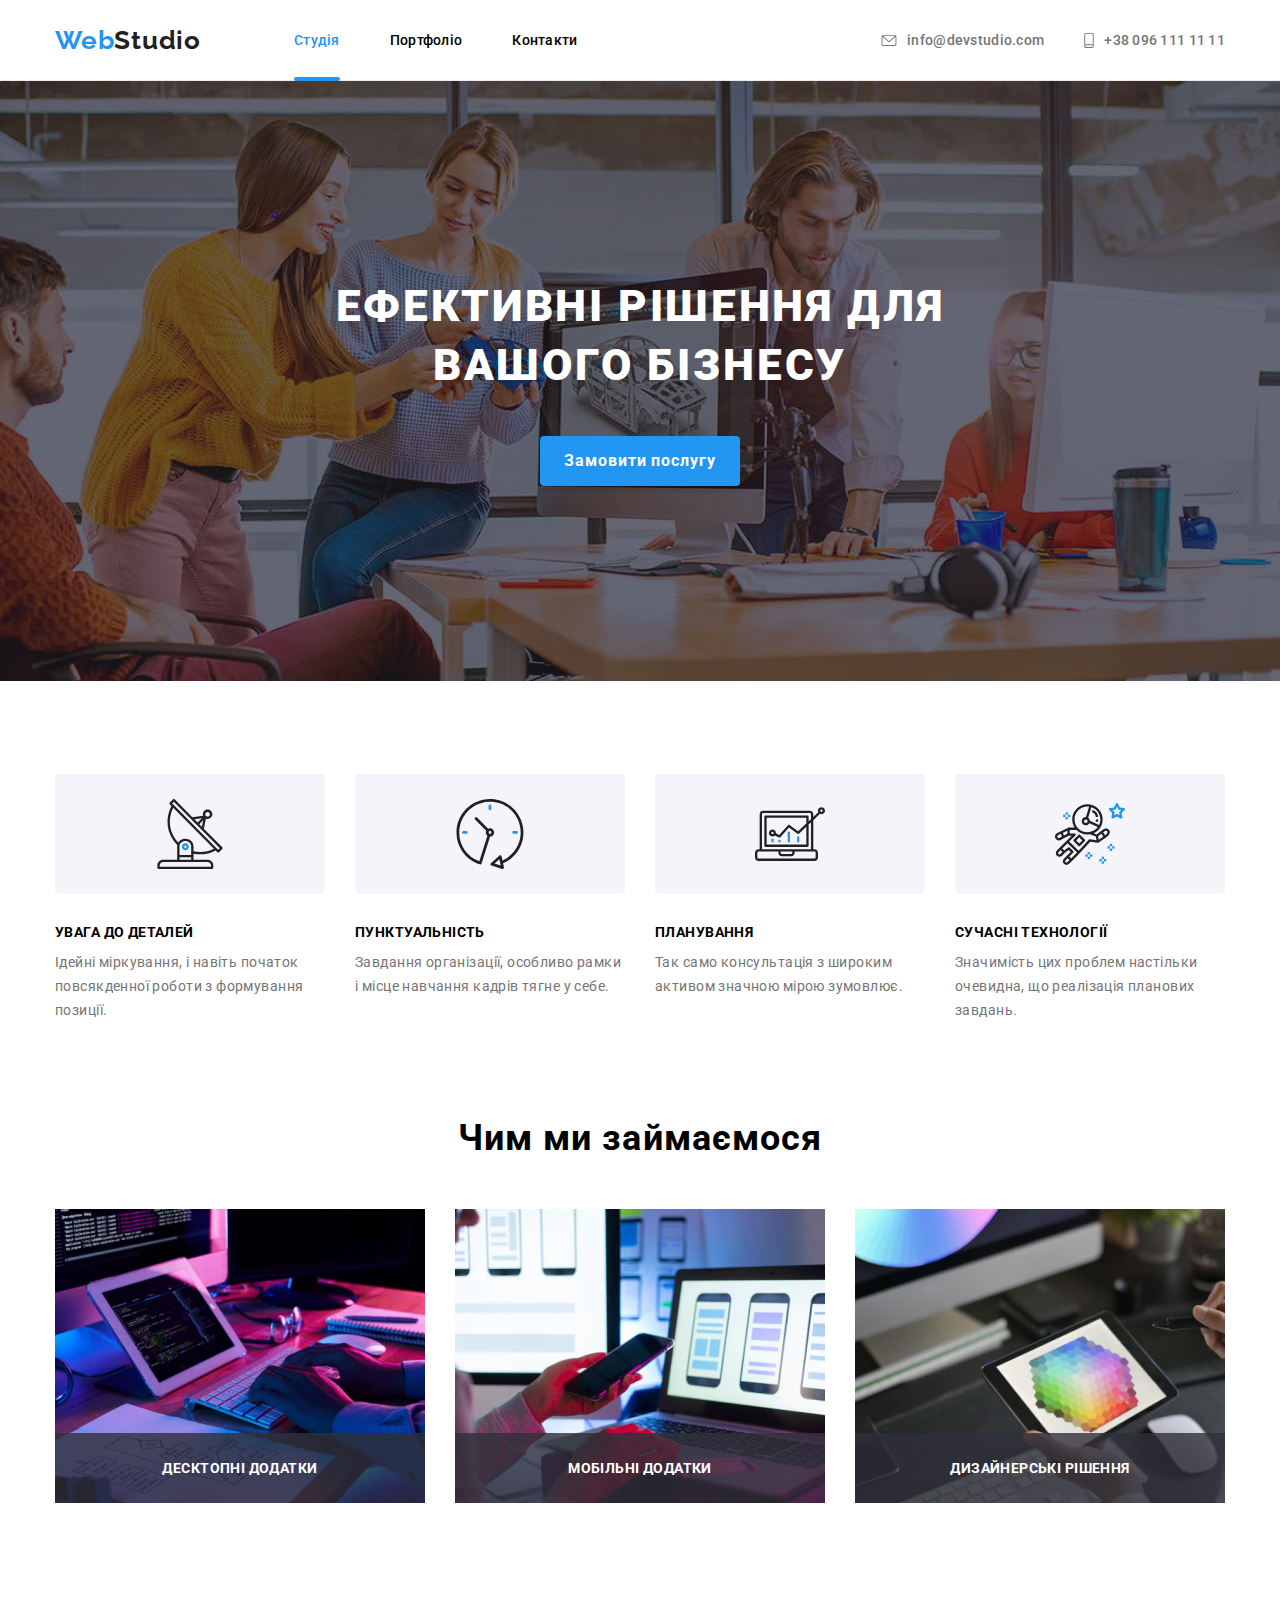
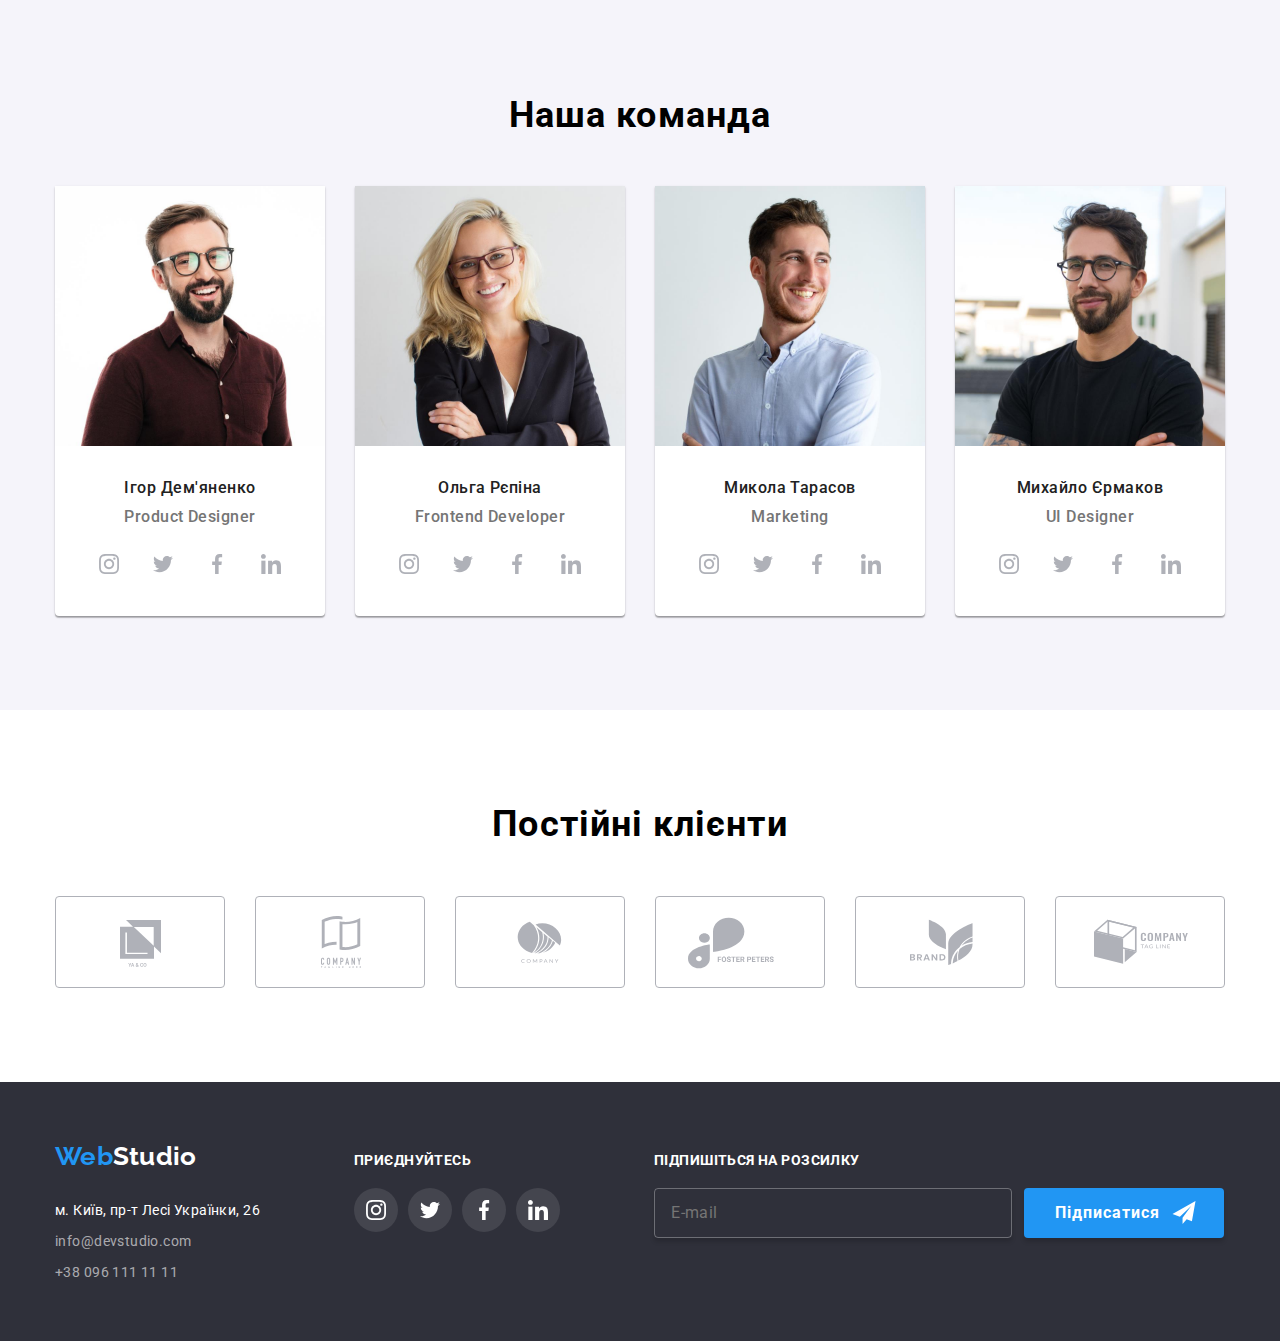
==== commit a737e8ad: "Fix lab-7 issues" ====
--- a/index.html
+++ b/index.html
@@ -6,6 +6,7 @@
   <meta name="viewport" content="width=device-width, initial-scale=1.0" />
   <title>Студія</title>
 
+  
   <link rel="stylesheet" href="css/main.css">
   <link rel="preconnect" href="https://fonts.googleapis.com">
   <link rel="preconnect" href="https://fonts.gstatic.com" crossorigin>
@@ -45,53 +46,53 @@
         <button class="hero__button" type="button" data-modal-open>Замовити послугу</button>
       </div>
     </section>
-    <section class="main-content">
+    <section class="features">
       <div class="container">
         <h2 hidden>Про нас</h2>
-        <ul class="main-content__feature-list">
-          <li class="main-content__feature">
-            <div class="main-content__feature-background">
-              <svg class="main-content__feature-icon">
+        <ul class="features__list">
+          <li class="features__feature">
+            <div class="features__background">
+              <svg class="features__icon">
                 <use href="./images/icons.svg#icon-attention-to-detail">
               </svg>
             </div>
-            <h3 class="main-content__feature-label">Увага до деталей</h3>
-            <p class="main-content__feature-description">
+            <h3 class="features__label">Увага до деталей</h3>
+            <p class="features__description">
               Ідейні міркування, і навіть початок повсякденної роботи з
               формування позиції.
             </p>
           </li>
-          <li class="main-content__feature">
-            <div class="main-content__feature-background">
-              <svg class="main-content__feature-icon">
+          <li class="features__feature">
+            <div class="features__background">
+              <svg class="features__icon">
                 <use href="./images/icons.svg#icon-punctuality">
               </svg>
             </div>
-            <h3 class="main-content__feature-label">Пунктуальність</h3>
-            <p class="main-content__feature-description">
+            <h3 class="features__label">Пунктуальність</h3>
+            <p class="features__description">
               Завдання організації, особливо рамки і місце навчання кадрів тягне
               у себе.
             </p>
           </li>
-          <li class="main-content__feature">
-            <div class="main-content__feature-background">
-              <svg class="main-content__feature-icon">
+          <li class="features__feature">
+            <div class="features__background">
+              <svg class="features__icon">
                 <use href="./images/icons.svg#icon-planning">
               </svg>
             </div>
-            <h3 class="main-content__feature-label">Планування</h3>
-            <p class="main-content__feature-description">
+            <h3 class="features__label">Планування</h3>
+            <p class="features__description">
               Так само консультація з широким активом значною мірою зумовлює.
             </p>
           </li>
-          <li class="main-content__feature">
-            <div class="main-content__feature-background">
-              <svg class="main-content__feature-icon">
+          <li class="features__feature">
+            <div class="features__background">
+              <svg class="features__icon">
                 <use href="./images/icons.svg#icon-technologies">
               </svg>
             </div>
-            <h3 class="main-content__feature-label">Сучасні технології</h3>
-            <p class="main-content__feature-description">
+            <h3 class="features__label">Сучасні технології</h3>
+            <p class="features__description">
               Значимість цих проблем настільки очевидна, що реалізація планових
               завдань.
             </p>
@@ -101,56 +102,56 @@
     </section>
     <section class="development">
       <div class="container">
-        <h2 class="development__dev-stack-header">Чим ми займаємося</h2>
-        <ul class="development__dev-stack-list">
-          <li class="development__dev-stack-list-item">
+        <h2 class="development__header">Чим ми займаємося</h2>
+        <ul class="development__list">
+          <li class="development__item">
             <img src="images/image1.jpg" alt="Людина програмує" width="370" />
-            <p class="development__item-photo-description">Десктопні додатки</p>
-          </li>
-          <li class="development__dev-stack-list-item">
+            <p class="development__description">Десктопні додатки</p>
+          </li>
+          <li class="development__item">
             <img src="images/image2.jpg" alt="Телефон і макет компонентів до нього" width="370" />
-            <p class="development__item-photo-description">Мобільні додатки</p>
-          </li>
-          <li class="development__dev-stack-list-item">
+            <p class="development__description">Мобільні додатки</p>
+          </li>
+          <li class="development__item">
             <img src="images/image3.jpg" alt="Кольорова палітра" width="370" />
-            <p class="development__item-photo-description">Дизайнерські рішення</p>
+            <p class="development__description">Дизайнерські рішення</p>
           </li>
         </ul>
       </div>
     </section>
     <section class="team-section">
       <div class="container">
-        <h2 class="team-section__team-header">Наша команда</h2>
-        <ul class="team-section__team-list">
+        <h2 class="team-section__header">Наша команда</h2>
+        <ul class="team-section__list">
           <li class="team-section__employee">
             <img src="images/worker1.jpg" alt="Ігор Дем'яненко" width="300" />
-            <div class="team-section__employee-name-job">
-              <h3 class="team-section__employee-name">Ігор Дем'яненко</h3>
-              <p class="team-section__employee-job">Product Designer</p>
-              <ul class="social-team-links">
-                <li>
-                  <a class="social-team-links__team-social" href="https://instagram.com" target="_blank">
-                    <svg class="social-team-links__social-icon">
+            <div class="team-section__name-job">
+              <h3 class="team-section__name">Ігор Дем'яненко</h3>
+              <p class="team-section__job">Product Designer</p>
+              <ul class="social-links">
+                <li>
+                  <a class="social-links__team" href="https://instagram.com" target="_blank">
+                    <svg class="social-links__icon">
                       <use href="./images/icons.svg#icon-instagram">
                     </svg>
                   </a>
                 </li>
                 <li>
-                  <a class="social-team-links__team-social" href="https://twitter.com" target="_blank">
-                    <svg class="social-team-links__social-icon">
+                  <a class="social-links__team" href="https://twitter.com" target="_blank">
+                    <svg class="social-links__icon">
                       <use href="./images/icons.svg#icon-twitter">
                     </svg>
                   </a>
                 </li>
                 <li>
-                  <a class="social-team-links__team-social" href="https://facebook.com" target="_blank">
-                    <svg class="social-team-links__social-icon">
+                  <a class="social-links__team" href="https://facebook.com" target="_blank">
+                    <svg class="social-links__icon">
                       <use href="./images/icons.svg#icon-facebook">
                     </svg>
                   </a>
                 </li>
-                <li><a class="social-team-links__team-social" href="https://linkedin.com" target="_blank">
-                    <svg class="social-team-links__social-icon">
+                <li><a class="social-links__team" href="https://linkedin.com" target="_blank">
+                    <svg class="social-links__icon">
                       <use href="./images/icons.svg#icon-linkedin">
                     </svg>
                   </a>
@@ -160,33 +161,33 @@
           </li>
           <li class="team-section__employee">
             <img src="images/worker2.jpg" alt="Jльга Рєпіна" width="300" />
-            <div class="team-section__employee-name-job">
-              <h3 class="team-section__employee-name">Ольга Рєпіна</h3>
-              <p class="team-section__employee-job">Frontend Developer</p>
-              <ul class="social-team-links">
-                <li>
-                  <a class="social-team-links__team-social" href="https://instagram.com" target="_blank">
-                    <svg class="social-team-links__social-icon">
+            <div class="team-section__name-job">
+              <h3 class="team-section__name">Ольга Рєпіна</h3>
+              <p class="team-section__job">Frontend Developer</p>
+              <ul class="social-links">
+                <li>
+                  <a class="social-links__team" href="https://instagram.com" target="_blank">
+                    <svg class="social-links__icon">
                       <use href="./images/icons.svg#icon-instagram">
                     </svg>
                   </a>
                 </li>
                 <li>
-                  <a class="social-team-links__team-social" href="https://twitter.com" target="_blank">
-                    <svg class="social-team-links__social-icon">
+                  <a class="social-links__team" href="https://twitter.com" target="_blank">
+                    <svg class="social-links__icon">
                       <use href="./images/icons.svg#icon-twitter">
                     </svg>
                   </a>
                 </li>
                 <li>
-                  <a class="social-team-links__team-social" href="https://facebook.com" target="_blank">
-                    <svg class="social-team-links__social-icon">
+                  <a class="social-links__team" href="https://facebook.com" target="_blank">
+                    <svg class="social-links__icon">
                       <use href="./images/icons.svg#icon-facebook">
                     </svg>
                   </a>
                 </li>
-                <li><a class="social-team-links__team-social" href="https://linkedin.com" target="_blank">
-                    <svg class="social-team-links__social-icon">
+                <li><a class="social-links__team" href="https://linkedin.com" target="_blank">
+                    <svg class="social-links__icon">
                       <use href="./images/icons.svg#icon-linkedin">
                     </svg>
                   </a>
@@ -196,33 +197,33 @@
           </li>
           <li class="team-section__employee">
             <img src="images/worker3.jpg" alt="Микола Тарасов" width="300" />
-            <div class="team-section__employee-name-job">
-              <h3 class="team-section__employee-name">Микола Тарасов</h3>
-              <p class="team-section__employee-job">Marketing</p>
-              <ul class="social-team-links">
-                <li>
-                  <a class="social-team-links__team-social" href="https://instagram.com" target="_blank">
-                    <svg class="social-team-links__social-icon">
+            <div class="team-section__name-job">
+              <h3 class="team-section__name">Микола Тарасов</h3>
+              <p class="team-section__job">Marketing</p>
+              <ul class="social-links">
+                <li>
+                  <a class="social-links__team" href="https://instagram.com" target="_blank">
+                    <svg class="social-links__icon">
                       <use href="./images/icons.svg#icon-instagram">
                     </svg>
                   </a>
                 </li>
                 <li>
-                  <a class="social-team-links__team-social" href="https://twitter.com" target="_blank">
-                    <svg class="social-team-links__social-icon">
+                  <a class="social-links__team" href="https://twitter.com" target="_blank">
+                    <svg class="social-links__icon">
                       <use href="./images/icons.svg#icon-twitter">
                     </svg>
                   </a>
                 </li>
                 <li>
-                  <a class="social-team-links__team-social" href="https://facebook.com" target="_blank">
-                    <svg class="social-team-links__social-icon">
+                  <a class="social-links__team" href="https://facebook.com" target="_blank">
+                    <svg class="social-links__icon">
                       <use href="./images/icons.svg#icon-facebook">
                     </svg>
                   </a>
                 </li>
-                <li><a class="social-team-links__team-social" href="https://linkedin.com" target="_blank">
-                    <svg class="social-team-links__social-icon">
+                <li><a class="social-links__team" href="https://linkedin.com" target="_blank">
+                    <svg class="social-links__icon">
                       <use href="./images/icons.svg#icon-linkedin">
                     </svg>
                   </a>
@@ -232,33 +233,33 @@
           </li>
           <li class="team-section__employee">
             <img src="images/worker4.jpg" alt="Михайло Єрмаков" width="300" />
-            <div class="team-section__employee-name-job">
-              <h3 class="team-section__employee-name">Михайло Єрмаков</h3>
-              <p class="team-section__employee-job">UI Designer</p>
-              <ul class="social-team-links">
-                <li>
-                  <a class="social-team-links__team-social" href="https://instagram.com" target="_blank">
-                    <svg class="social-team-links__social-icon">
+            <div class="team-section__name-job">
+              <h3 class="team-section__name">Михайло Єрмаков</h3>
+              <p class="team-section__job">UI Designer</p>
+              <ul class="social-links">
+                <li>
+                  <a class="social-links__team" href="https://instagram.com" target="_blank">
+                    <svg class="social-links__icon">
                       <use href="./images/icons.svg#icon-instagram">
                     </svg>
                   </a>
                 </li>
                 <li>
-                  <a class="social-team-links__team-social" href="https://twitter.com" target="_blank">
-                    <svg class="social-team-links__social-icon">
+                  <a class="social-links__team" href="https://twitter.com" target="_blank">
+                    <svg class="social-links__icon">
                       <use href="./images/icons.svg#icon-twitter">
                     </svg>
                   </a>
                 </li>
                 <li>
-                  <a class="social-team-links__team-social" href="https://facebook.com" target="_blank">
-                    <svg class="social-team-links__social-icon">
+                  <a class="social-links__team" href="https://facebook.com" target="_blank">
+                    <svg class="social-links__icon">
                       <use href="./images/icons.svg#icon-facebook">
                     </svg>
                   </a>
                 </li>
-                <li><a class="social-team-links__team-social" href="https://linkedin.com" target="_blank">
-                    <svg class="social-team-links__social-icon">
+                <li><a class="social-links__team" href="https://linkedin.com" target="_blank">
+                    <svg class="social-links__icon">
                       <use href="./images/icons.svg#icon-linkedin">
                     </svg>
                   </a>
@@ -322,7 +323,7 @@
   <footer class="footer">
     <div class="footer__contacts container">
       <div class="footer__info">
-        <a href="#" class="footer__logo"><span class="footer__accent-text-footer-logo">Web</span>Studio</a>
+        <a href="#" class="footer__logo"><span class="footer__text-footer-logo">Web</span>Studio</a>
         <address class="footer__contact-address">
           <ul class="footer__contact-info">
             <li>
@@ -337,31 +338,31 @@
       </div>
       <div class="">
         <h2 class="footer__title">Приєднуйтесь</h2>
-        <ul class="social-team-links">
-          <li class="social-team-links__social-item">
-            <a class="social-team-links__foot-link" href="https://instagram.com" target="_blank">
-              <svg class="social-team-links__social-icon">
+        <ul class="social-links">
+          <li class="social-links__item">
+            <a class="social-links__link" href="https://instagram.com" target="_blank">
+              <svg class="social-links__icon">
                 <use href="./images/icons.svg#icon-instagram">
               </svg>
             </a>
           </li>
-          <li class="social-team-links__social-item">
-            <a class="social-team-links__foot-link" href="https://twitter.com" target="_blank">
-              <svg class="social-team-links__social-icon">
+          <li class="social-links__item">
+            <a class="social-links__link" href="https://twitter.com" target="_blank">
+              <svg class="social-links__icon">
                 <use href="./images/icons.svg#icon-twitter">
               </svg>
             </a>
           </li>
-          <li class="social-team-links__social-item">
-            <a class="social-team-links__foot-link" href="https://facebook.com" target="_blank">
-              <svg class="social-team-links__social-icon">
+          <li class="social-links__item">
+            <a class="social-links__link" href="https://facebook.com" target="_blank">
+              <svg class="social-links__icon">
                 <use href="./images/icons.svg#icon-facebook">
               </svg>
             </a>
           </li>
-          <li class="social-team-links__social-item">
-            <a class="social-team-links__foot-link" href="https://linkedin.com" target="_blank">
-              <svg class="social-team-links__social-icon">
+          <li class="social-links__item">
+            <a class="social-links__link" href="https://linkedin.com" target="_blank">
+              <svg class="social-links__icon">
                 <use href="./images/icons.svg#icon-linkedin">
               </svg>
             </a>
@@ -372,7 +373,7 @@
         <h2 class="footer__newsletter-title">Підпишіться на розсилку</h2>
         <form class="footer__form">
           <input type="email" name="footer-email" placeholder="E-mail" class="footer__form-input">
-          <button type="submit" class="footer__form-button">Підписатися <svg class="footer__form-icon">
+          <button type="submit" class="footer__form-button"><span class="footer__button-text">Підписатися</span> <svg class="footer__form-icon">
               <use href="./images/icons.svg#icon-send"></use>
             </svg></button>
         </form>
@@ -385,9 +386,9 @@
       <button type="button" class="modal__button" data-modal-close> <svg class="modal__icon">
           <use href="./images/icons.svg#icon-close"></use>
         </svg></button>
+        <p class="modal__title">Залиште свої дані, ми вам передзвонимо</p>
       <form class="form">
         <div class="form__contacts">
-          <p class="form__title">Залиште свої дані, ми вам передзвонимо</p>
           <div class="form__contact">
             <label for="name" class="form__label">Ім'я</label>
             <input id="name" name="name" class="form__input" type="text" required placeholder="">
--- a/css/main.css
+++ b/css/main.css
@@ -1,1207 +1,13 @@
-/*! modern-normalize v2.0.0 | MIT License | https://github.com/sindresorhus/modern-normalize */
-/*
-Document
-========
-*/
-/**
-Use a better box model (opinionated).
-*/
-*,
-::before,
-::after {
-  box-sizing: border-box;
-}
-
-html {
-  /* Improve consistency of default fonts in all browsers. (https://github.com/sindresorhus/modern-normalize/issues/3) */
-  font-family: system-ui,+/*! modern-normalize v2.0.0 | MIT License | https://github.com/sindresorhus/modern-normalize */*,::before,::after{box-sizing:border-box}html{font-family:system-ui,  'Segoe UI',  Roboto,  Helvetica,  Arial,  sans-serif,  'Apple Color Emoji',- 'Segoe UI Emoji';
-  line-height: 1.15;
-  /* 1. Correct the line height in all browsers. */
-  -webkit-text-size-adjust: 100%;
-  /* 2. Prevent adjustments of font size after orientation changes in iOS. */
-  -moz-tab-size: 4;
-  /* 3. Use a more readable tab size (opinionated). */
-  tab-size: 4;
-  /* 3 */
-}
-
-/*
-Sections
-========
-*/
-body {
-  margin: 0;
-  /* Remove the margin in all browsers. */
-}
-
-/*
-Grouping content
-================
-*/
-/**
-1. Add the correct height in Firefox.
-2. Correct the inheritance of border color in Firefox. (https://bugzilla.mozilla.org/show_bug.cgi?id=190655)
-*/
-hr {
-  height: 0;
-  /* 1 */
-  color: inherit;
-  /* 2 */
-}
-
-/*
-Text-level semantics
-====================
-*/
-/**
-Add the correct text decoration in Chrome, Edge, and Safari.
-*/
-abbr[title] {
-  text-decoration: underline dotted;
-}
-
-/**
-Add the correct font weight in Edge and Safari.
-*/
-b,
-strong {
-  font-weight: bolder;
-}
-
-/**
-1. Improve consistency of default fonts in all browsers. (https://github.com/sindresorhus/modern-normalize/issues/3)
-2. Correct the odd 'em' font sizing in all browsers.
-*/
-code,
-kbd,
-samp,
-pre {
-  font-family: ui-monospace,+ 'Segoe UI Emoji';line-height:1.15;-webkit-text-size-adjust:100%;-moz-tab-size:4;tab-size:4}body{margin:0}hr{height:0;color:inherit}abbr[title]{text-decoration:underline dotted}b,strong{font-weight:bolder}code,kbd,samp,pre{font-family:ui-monospace,  SFMono-Regular,  Consolas,  'Liberation Mono',  Menlo,- monospace;
-  /* 1 */
-  font-size: 1em;
-  /* 2 */
-}
-
-/**
-Add the correct font size in all browsers.
-*/
-small {
-  font-size: 80%;
-}
-
-/**
-Prevent 'sub' and 'sup' elements from affecting the line height in all browsers.
-*/
-sub,
-sup {
-  font-size: 75%;
-  line-height: 0;
-  position: relative;
-  vertical-align: baseline;
-}
-
-sub {
-  bottom: -0.25em;
-}
-
-sup {
-  top: -0.5em;
-}
-
-/*
-Tabular data
-============
-*/
-/**
-1. Remove text indentation from table contents in Chrome and Safari. (https://bugs.chromium.org/p/chromium/issues/detail?id=999088, https://bugs.webkit.org/show_bug.cgi?id=201297)
-2. Correct table border color inheritance in Chrome and Safari. (https://bugs.chromium.org/p/chromium/issues/detail?id=935729, https://bugs.webkit.org/show_bug.cgi?id=195016)
-*/
-table {
-  text-indent: 0;
-  /* 1 */
-  border-color: inherit;
-  /* 2 */
-}
-
-/*
-Forms
-=====
-*/
-/**
-1. Change the font styles in all browsers.
-2. Remove the margin in Firefox and Safari.
-*/
-button,
-input,
-optgroup,
-select,
-textarea {
-  font-family: inherit;
-  /* 1 */
-  font-size: 100%;
-  /* 1 */
-  line-height: 1.15;
-  /* 1 */
-  margin: 0;
-  /* 2 */
-}
-
-/**
-Remove the inheritance of text transform in Edge and Firefox.
-*/
-button,
-select {
-  text-transform: none;
-}
-
-/**
-Correct the inability to style clickable types in iOS and Safari.
-*/
-button,
-[type='button'],
-[type='reset'],
-[type='submit'] {
-  -webkit-appearance: button;
-}
-
-/**
-Remove the inner border and padding in Firefox.
-*/
-::-moz-focus-inner {
-  border-style: none;
-  padding: 0;
-}
-
-/**
-Restore the focus styles unset by the previous rule.
-*/
-:-moz-focusring {
-  outline: 1px dotted ButtonText;
-}
-
-/**
-Remove the additional ':invalid' styles in Firefox.
-See: https://github.com/mozilla/gecko-dev/blob/2f9eacd9d3d995c937b4251a5557d95d494c9be1/layout/style/res/forms.css#L728-L737
-*/
-:-moz-ui-invalid {
-  box-shadow: none;
-}
-
-/**
-Remove the padding so developers are not caught out when they zero out 'fieldset' elements in all browsers.
-*/
-legend {
-  padding: 0;
-}
-
-/**
-Add the correct vertical alignment in Chrome and Firefox.
-*/
-progress {
-  vertical-align: baseline;
-}
-
-/**
-Correct the cursor style of increment and decrement buttons in Safari.
-*/
-::-webkit-inner-spin-button,
-::-webkit-outer-spin-button {
-  height: auto;
-}
-
-/**
-1. Correct the odd appearance in Chrome and Safari.
-2. Correct the outline style in Safari.
-*/
-[type='search'] {
-  -webkit-appearance: textfield;
-  /* 1 */
-  outline-offset: -2px;
-  /* 2 */
-}
-
-/**
-Remove the inner padding in Chrome and Safari on macOS.
-*/
-::-webkit-search-decoration {
-  -webkit-appearance: none;
-}
-
-/**
-1. Correct the inability to style clickable types in iOS and Safari.
-2. Change font properties to 'inherit' in Safari.
-*/
-::-webkit-file-upload-button {
-  -webkit-appearance: button;
-  /* 1 */
-  font: inherit;
-  /* 2 */
-}
-
-/*
-Interactive
-===========
-*/
-/*
-Add the correct display in Chrome and Safari.
-*/
-summary {
-  display: list-item;
-}
-
-:root {
-  --primary-color: #212121;
-  --secondary-color: #757575;
-  --background-primary-color: #FFFFFF;
-  --background-secondary-color: #2F303A;
-  --accent-color: #2196F3;
-  --transperent-color: #FFFFFF99;
-  --inactive-filter-color: #F5F4FA;
-  --shadow-color: rgba(0, 0, 0, 0.15);
-  --social_link_color: #afb1b8;
-  --black-color: #000000;
-}
-
-body {
-  font-family: 'Roboto', sans-serif;
-  font-weight: 400;
-  font-size: 14px;
-  letter-spacing: 0.28px;
-  margin: 0 auto;
-}
-
-a {
-  color: inherit;
-  text-decoration: none;
-}
-
-.container {
-  max-width: 1200px;
-  margin: 0 auto;
-  padding: 0 15px;
-}
-
-button {
-  border: 0px;
-  border-radius: 4px;
-}
-
-button:focus {
-  outline: none;
-  border: 1px solid var(--accent-color);
-}
-
-h1, h2, h3, p, ul, li {
-  padding: 0;
-  margin: 0;
-  list-style-type: none;
-}
-
-/* HEADER */
-.header {
-  background-color: var(--background-primary-color);
-  border-bottom: 1px solid #ECECEC;
-}
-
-.header .container {
-  display: flex;
-  align-items: center;
-}
-
-.header__navigation-list {
-  list-style-type: none;
-  display: flex;
-  gap: 50px;
-}
-
-.header__navigation-button {
-  display: inline-block;
-  padding: 32px 0;
-  font-weight: 500;
-  line-height: 1.17;
-  letter-spacing: 0.28px;
-  color: inherit;
-  text-decoration: none;
-}
-
-.header__navigation-button:hover, .header__navigation-button:focus {
-  transition: all 0.3s;
-  color: var(--accent-color);
-  fill: var(--accent-color);
-}
-
-.header__navigation-button-active {
-  position: relative;
-  display: inline-block;
-  padding: 32px 0;
-  color: var(--accent-color);
-  font-weight: 500;
-  line-height: 1.17;
-  letter-spacing: 0.28px;
-  text-decoration: none;
-}
-
-.header__navigation-button-active::after {
-  content: "";
-  position: absolute;
-  display: block;
-  width: 100%;
-  height: 4px;
-  border-radius: 2px;
-  bottom: -1px;
-  background-color: var(--accent-color);
-}
-
-.header__contact-info {
-  margin-left: auto;
-  display: flex;
-  gap: 40px;
-  color: var(--secondary-color);
-  list-style-type: none;
-}
-
-.header__email {
-  font-weight: 500;
-  line-height: 1.17;
-  letter-spacing: 0.28px;
-  color: inherit;
-  text-decoration: none;
-  display: flex;
-  align-items: center;
-  fill: var(--secondary-color);
-}
-
-.header__email:focus, .header__email:hover {
-  transition: all 0.3s;
-  color: var(--accent-color);
-  fill: var(--accent-color);
-}
-
-.header__email-icon {
-  margin-right: 10px;
-}
-
-.header__email-icon:hover {
-  transition: all 0.3s;
-  color: var(--accent-color);
-  fill: var(--accent-color);
-}
-
-.header__tel {
-  font-weight: 500;
-  line-height: 1.17;
-  letter-spacing: 0.28px;
-  color: inherit;
-  text-decoration: none;
-  display: flex;
-  align-items: center;
-  fill: var(--secondary-color);
-}
-
-.header__tel:hover, .header__tel:focus {
-  transition: all 0.3s;
-  color: var(--accent-color);
-  fill: var(--accent-color);
-}
-
-.header__phone-icon {
-  margin-right: 10px;
-}
-
-.header__phone-icon:hover {
-  transition: all 0.3s;
-  color: var(--accent-color);
-  fill: var(--accent-color);
-}
-
-.logo {
-  font-family: 'Raleway';
-  font-weight: 700;
-  font-size: 26px;
-  line-height: 1.17;
-  letter-spacing: 0.78px;
-  color: var(--primary-color);
-  text-decoration: none;
-  margin-right: 93px;
-}
-
-.logo__accent-text {
-  transition: all 0.3s;
-  color: var(--accent-color);
-  fill: var(--accent-color);
-}
-
-/* MAIN */
-.hero {
-  background: linear-gradient(rgba(47, 48, 58, 0.4), rgba(47, 48, 58, 0.4)), url("../images/Img.jpg");
-  background-size: cover;
-  background-position: center;
-  padding-top: 200px;
-  padding-bottom: 200px;
-}
-
-.hero__container {
-  display: flex;
-  justify-content: center;
-  align-items: center;
-  flex-direction: column;
-  max-height: 200px;
-}
-
-.hero__header {
-  font-weight: 900;
-  font-size: 44px;
-  line-height: 1.36;
-  letter-spacing: 2.64px;
-  width: 696px;
-  margin-bottom: 40px;
-  color: var(--background-primary-color);
-  text-transform: uppercase;
-  text-align: center;
-}
-
-.hero__button {
-  border-radius: 4px;
-  padding: 10px 24px;
-  margin: auto;
-  font-weight: 700;
-  font-size: 16px;
-  line-height: 1.87;
-  letter-spacing: 0.96px;
-  cursor: pointer;
-  background-color: var(--accent-color);
-  color: var(--background-primary-color);
-  box-shadow: 0px 4px 4px 0px var(--shadow-color);
-}
-
-.hero__button:hover, .hero__button:focus {
-  background-color: #188CE8;
-}
-
-.main-content {
-  padding-top: 93px;
-}
-
-.main-content__feature-list {
-  display: flex;
-  flex-direction: row;
-  justify-content: center;
-  gap: 30px;
-  list-style-type: none;
-}
-
-.main-content__feature {
-  max-width: 270px;
-  flex-shrink: 0;
-}
-
-.main-content__feature-background {
-  display: inline-block;
-  width: 100%;
-  height: 120px;
-  padding: 25px 100px;
-  margin-bottom: 30px;
-  border-radius: 4px;
-  background-color: var(--inactive-filter-color);
-}
-
-.main-content__feature-icon {
-  width: 70px;
-  height: 70px;
-}
-
-.main-content__feature-label {
-  font-size: inherit;
-  font-weight: 700;
-  line-height: 1.17;
-  letter-spacing: 0.42px;
-  margin-bottom: 10px;
-  text-transform: uppercase;
-}
-
-.main-content__feature-description {
-  line-height: 1.71;
-  letter-spacing: 0.42px;
-  font-size: 14px;
-  color: var(--secondary-color);
-}
-
-.development {
-  padding: 94px 0;
-}
-
-.development__dev-stack-header {
-  line-height: 1.17;
-  letter-spacing: 1.08px;
-  font-weight: 700;
-  font-size: 36px;
-  text-align: center;
-  margin-bottom: 50px;
-}
-
-.development__dev-stack-list {
-  display: flex;
-  justify-content: center;
-  gap: 30px;
-  list-style-type: none;
-}
-
-.development__dev-stack-list-item {
-  position: relative;
-}
-
-.development__item-photo-description {
-  position: absolute;
-  bottom: 1%;
-  width: 100%;
-  padding: 27px 0px;
-  background-color: rgba(47, 48, 58, 0.8);
-  font-weight: 700;
-  text-align: center;
-  letter-spacing: 0.42px;
-  text-transform: uppercase;
-  color: var(--background-primary-color);
-}
-
-.team-section {
-  background-color: var(--inactive-filter-color);
-  padding: 94px 0;
-}
-
-.team-section__team-header {
-  line-height: 1.17;
-  letter-spacing: 1.08px;
-  font-weight: 700;
-  font-size: 36px;
-  text-align: center;
-  margin-bottom: 50px;
-}
-
-.team-section__team-list {
-  list-style-type: none;
-  display: flex;
-  gap: 30px;
-}
-
-.team-section__employee {
-  background-color: var(--background-primary-color);
-  border-radius: 0px 0px 4px 4px;
-  box-shadow: 0px 2px 1px 0px rgba(0, 0, 0, 0.2), 0px 1px 1px 0px rgba(0, 0, 0, 0.14), 0px 1px 3px 0px rgba(0, 0, 0, 0.12);
-}
-
-.team-section img {
-  width: 270px;
-  height: 260px;
-}
-
-.team-section__employee-name-job {
-  padding-top: 30px;
-  padding-bottom: 30px;
-}
-
-.team-section__employee-name, .team-section__employee-job {
-  font-size: 16px;
-  line-height: 1.17;
-  font-weight: 500;
-  letter-spacing: 0.48px;
-  display: flex;
-  justify-content: center;
-  color: var(--primary-color);
-}
-
-.team-section__employee-name {
-  margin-bottom: 10px;
-}
-
-.team-section__employee-job {
-  color: var(--secondary-color);
-}
-
-.social-team-links {
-  list-style-type: none;
-  display: flex;
-  justify-content: center;
-  gap: 10px;
-  margin-top: 16px;
-}
-
-.social-team-links__team-social {
-  transition: 300ms;
-  display: inline-block;
-  border-radius: 50%;
-  padding: 12px 12px;
-  fill: var(--social_link_color);
-  width: 44px;
-  height: 44px;
-}
-
-.social-team-links__team-social:hover, .social-team-links__team-social:focus {
-  transition: 300ms;
-  background-color: var(--accent-color);
-  fill: var(--background-primary-color);
-}
-
-.social-team-links__social-icon {
-  width: 20px;
-  height: 20px;
-}
-
-.social-team-links__social-item {
-  border-radius: 50%;
-}
-
-.social-team-links__foot-link {
-  transition: 300ms;
-  display: inline-block;
-  padding: 12px 12px;
-  fill: var(--background-primary-color);
-  border-radius: 50%;
-  background-color: rgba(255, 255, 255, 0.1);
-  width: 44px;
-  height: 44px;
-}
-
-.social-team-links__foot-link:hover, .social-team-links__foot-link:focus {
-  transition: 300ms;
-  background-color: var(--accent-color);
-}
-
-.clients {
-  padding: 94px 0px;
-}
-
-.clients__title {
-  margin-bottom: 50px;
-  text-align: center;
-  font-size: 36px;
-  letter-spacing: 1.08px;
-}
-
-.clients__list {
-  display: flex;
-  gap: 30px;
-}
-
-.clients__link {
-  transition: 300ms;
-  display: inline-block;
-  fill: var(--social_link_color);
-  padding: 16px 32px;
-  width: 170px;
-  height: 92px;
-  border-radius: 4px;
-  border: 1px solid var(--social_link_color);
-}
-
-.clients__link:hover, .clients__link:focus {
-  transition: 300ms;
-  border-color: var(--accent-color);
-  color: var(--accent-color);
-  fill: var(--accent-color);
-}
-
-.clients__icon {
-  transition: 300ms;
-  width: 106px;
-  height: 60px;
-}
-
-/* FOOTER */
-.footer {
-  background-color: var(--background-secondary-color);
-  padding-top: 60px;
-  padding-bottom: 60px;
-}
-
-.footer__contacts {
-  display: flex;
-  align-items: baseline;
-  gap: 94px;
-}
-
-.footer__logo {
-  color: var(--background-primary-color);
-  text-decoration: none;
-  font-family: 'Raleway';
-  font-weight: 700;
-  font-size: 26px;
-}
-
-.footer__accent-text-footer-logo {
-  color: var(--accent-color);
-}
-
-.footer__contact-address {
-  margin-top: 28px;
-}
-
-.footer__contact-info {
-  all: initial;
-  font-family: inherit;
-  flex-direction: column;
-}
-
-.footer__contact-info li {
-  list-style-type: none;
-}
-
-.footer__contact-info li:not(:first-child) {
-  margin-top: 12px;
-}
-
-.footer__studio-address {
-  line-height: 1.14;
-  letter-spacing: 0.42px;
-  font-size: 14px;
-  color: var(--background-primary-color);
-}
-
-.footer__email, .footer__tel {
-  font-size: 14px;
-  line-height: 1.14;
-  letter-spacing: 0.42px;
-  text-decoration: none;
-  color: var(--transperent-color);
-}
-
-.footer__title {
-  margin-bottom: 20px;
-  color: var(--background-primary-color);
-  font-size: 14px;
-  font-weight: 700;
-  letter-spacing: 0.42px;
-  text-transform: uppercase;
-}
-
-.footer__newsletter-title {
-  margin-bottom: 20px;
-  color: var(--background-primary-color);
-  font-size: 14px;
-  font-weight: 700;
-  letter-spacing: 0.42px;
-  text-transform: uppercase;
-}
-
-.footer__form {
-  min-width: 570px;
-  display: flex;
-}
-
-.footer__form-input {
-  padding-left: 16px;
-  padding-bottom: 15px;
-  padding-top: 15px;
-  flex-grow: 1;
-  font-size: 16px;
-  line-height: 125%;
-  letter-spacing: 0.48px;
-  max-height: 50px;
-  border-radius: 4px;
-  background-color: rgba(33, 150, 243, 0);
-  border: 1px solid rgba(255, 255, 255, 0.3);
-  box-shadow: 0px 4px 4px 0px rgba(0, 0, 0, 0.15);
-  color: var(--background-primary-color);
-}
-
-.footer__form-button {
-  margin-left: 12px;
-  font-weight: 700;
-  font-size: 16px;
-  line-height: 187.5%;
-  letter-spacing: 0.96px;
-  color: var(--background-primary-color);
-  background: var(--accent-color);
-  box-shadow: 0px 4px 4px rgba(0, 0, 0, 0.15);
-  border-radius: 4px;
-  border: none;
-  cursor: pointer;
-  display: inline;
-  align-items: center;
-  min-width: 200px;
-  padding-top: 10px;
-  padding-bottom: 10px;
-  padding-right: 28px;
-  position: relative;
-  transition-property: background-color;
-  transition-duration: 250ms;
-  transition-timing-function: cubic-bezier(0.4, 0, 0.2, 1);
-}
-
-.footer__form-button:hover, .footer__form-button:focus {
-  background: #188CE8;
-  box-shadow: 0px 4px 4px 0px rgba(0, 0, 0, 0.15);
-}
-
-.footer__form-icon {
-  position: absolute;
-  fill: var(--background-primary-color);
-  width: 24px;
-  height: 24px;
-  margin-left: 10px;
-  top: 12px;
-}
-
-/* PORTFOLIO-MAIN */
-.project-area {
-  padding: 94px 0px;
-}
-
-.project-area__filter-list {
-  list-style-type: none;
-  display: flex;
-  flex-direction: row;
-  justify-content: center;
-  gap: 8px;
-  margin-bottom: 50px;
-}
-
-.project-area__filter {
-  gap: 30px;
-  padding: 6px 22px;
-  font-family: 'Roboto';
-  font-weight: 500;
-  font-size: 16px;
-  line-height: 1.62;
-  letter-spacing: 0.48px;
-  text-align: center;
-  cursor: pointer;
-  font-family: inherit;
-  background-color: var(--inactive-filter-color);
-  color: var(--primary-color);
-}
-
-.project-area__filter:hover, .project-area__filter:focus {
-  color: var(--background-primary-color);
-  background-color: var(--accent-color);
-  box-shadow: 0px 2px 2px 0px rgba(0, 0, 0, 0.12), 0px 1px 2px 0px rgba(0, 0, 0, 0.08), 0px 3px 1px 0px rgba(0, 0, 0, 0.1);
-  transition: all 0.3s;
-}
-
-.project-area__list {
-  list-style-type: none;
-  display: grid;
-  grid-template-columns: repeat(3, 1fr);
-  justify-content: center;
-  gap: 30px;
-}
-
-.project-area__item {
-  display: flex;
-  flex-direction: column;
-  border: 1px solid #EEE;
-}
-
-.project-area__item:hover {
-  transition: 300ms;
-  box-shadow: 1px 4px 6px 0px rgba(0, 0, 0, 0.16), 0px 4px 4px 0px rgba(0, 0, 0, 0.06), 0px 1px 1px 0px rgba(0, 0, 0, 0.12);
-}
-
-.project-area__item:hover .project-area__section-description {
-  transform: translateY(0);
-}
-
-.project-area__project {
-  background-color: var(--background-primary-color);
-  text-decoration: none;
-}
-
-.project-area__project:focus {
-  transition: 300ms;
-  box-shadow: 1px 4px 6px 0px rgba(0, 0, 0, 0.16), 0px 4px 4px 0px rgba(0, 0, 0, 0.06), 0px 1px 1px 0px rgba(0, 0, 0, 0.12);
-}
-
-.project-area__project:focus .project-area__section-description {
-  transform: translateY(0);
-}
-
-.project-area__project img {
-  display: block;
-}
-
-.project-area__product-img {
-  position: relative;
-  overflow: hidden;
-}
-
-.project-area__section-description {
-  position: absolute;
-  top: 0;
-  left: 0;
-  transform: translateY(150%);
-  transition-timing-function: cubic-bezier(0.4, 0, 0.2, 1);
-  transition-duration: 250ms;
-  opacity: 0.9;
-  transition-property: transform;
-}
-
-.project-area__text-description {
-  font-size: 18px;
-  line-height: 155.56%;
-  letter-spacing: 0.54px;
-  color: var(--background-primary-color);
-  padding: 63px 24px;
-  background-color: var(--accent-color);
-  opacity: 0.9;
-}
-
-.project-area__details {
-  padding: 20px 24px;
-}
-
-.project-area__title {
-  font-weight: 700;
-  font-size: 18px;
-  line-height: 2;
-  letter-spacing: 1.08px;
-  color: var(--primary-color);
-}
-
-.project-area__description {
-  font-size: 16px;
-  line-height: 1.87;
-  letter-spacing: 0.48px;
-  color: var(--secondary-color);
-}
-
-/* Modal */
-.backdrop {
-  position: fixed;
-  top: 0;
-  left: 0;
-  width: 100%;
-  height: 100%;
-  background-color: rgba(0, 0, 0, 0.2);
-  opacity: 1;
-  transition-duration: 250ms;
-  transition-timing-function: cubic-bezier(0.4, 0, 0.2, 1);
-  z-index: 1;
-}
-
-.backdrop.is-hidden {
-  opacity: 0;
-  pointer-events: none;
-}
-
-.modal {
-  position: absolute;
-  top: 50%;
-  left: 50%;
-  transform: translate(-50%, -50%);
-  padding: 40px;
-  width: 528px;
-  height: 581px;
-  background-color: var(--background-primary-color);
-  opacity: 1;
-  border-radius: 4px;
-  box-shadow: 0px 2px 1px 0px rgba(0, 0, 0, 0.2), 0px 1px 1px 0px rgba(0, 0, 0, 0.14), 0px 1px 3px 0px rgba(0, 0, 0, 0.12);
-  transition-duration: 250ms;
-  transition-timing-function: cubic-bezier(0.4, 0, 0.2, 1);
-}
-
-.modal__button {
-  display: flex;
-  position: absolute;
-  top: 8px;
-  right: 8px;
-  width: 30px;
-  height: 30px;
-  align-items: center;
-  border-radius: 50%;
-  background-color: var(--background-primary-color);
-  border: 1px solid rgba(0, 0, 0, 0.1);
-  cursor: pointer;
-}
-
-.modal__button:hover .modal__icon,
-.modal__button:focus .modal__icon {
-  fill: var(--accent-color);
-  transition-duration: 250ms;
-}
-
-.modal__icon {
-  width: 18px;
-  height: 18px;
-  fill: var(--black-color);
-}
-
-.form__title {
-  display: flex;
-  justify-content: space-around;
-  color: #212121;
-  text-align: center;
-  font-family: Roboto;
-  font-size: 20px;
-  font-style: normal;
-  font-weight: 700;
-  line-height: normal;
-  letter-spacing: 0.6px;
-  margin-bottom: 12px;
-}
-
-.form__contact {
-  position: relative;
-  display: flex;
-  flex-direction: column;
-  margin-top: 10px;
-}
-
-.form__label {
-  margin-bottom: 4px;
-  color: #757575;
-  font-family: Roboto;
-  font-size: 12px;
-  font-style: normal;
-  font-weight: 400;
-  line-height: normal;
-  letter-spacing: 0.12px;
-}
-
-.form__input {
-  padding-left: 42px;
-  padding-top: 12px;
-  padding-bottom: 12px;
-  border-radius: 4px;
-  border: 1px solid rgba(33, 33, 33, 0.2);
-  height: 40px;
-}
-
-.form__input:focus {
-  outline: 1px solid var(--accent-color);
-}
-
-.form__input:focus + .form__icon {
-  fill: var(--accent-color);
-}
-
-.form__textarea {
-  resize: none;
-  min-height: 120px;
-  border-radius: 4px;
-  border: 1px solid rgba(33, 33, 33, 0.2);
-  padding: 12px 16px;
-  transition-property: outline;
-  transition-duration: 250ms;
-  transition-timing-function: cubic-bezier(0.4, 0, 0.2, 1);
-}
-
-.form__textarea:focus {
-  outline: 1px solid var(--accent-color);
-}
-
-.form__textarea::placeholder {
-  font-size: 12px;
-  letter-spacing: 0.12px;
-  color: rgba(117, 117, 117, 0.5);
-}
-
-.form__icon {
-  position: absolute;
-  top: 29px;
-  left: 12px;
-  width: 18px;
-  height: 18px;
-}
-
-.form__check-icon {
-  height: 15px;
-  width: 16px;
-}
-
-.form__link {
-  color: var(--accent-color);
-  font-family: Roboto;
-  font-size: 14px;
-  font-style: normal;
-  font-weight: 400;
-  line-height: 24px;
-  letter-spacing: 0.42px;
-  text-decoration-line: underline;
-  text-underline-offset: 2px;
-  margin-left: 5px;
-}
-
-.form__checkbox {
-  margin-top: 20px;
-}
-
-.form__check-icon__hidden {
-  position: absolute;
-  width: 1px;
-  height: 1px;
-  margin: -1px;
-  border: 0;
-  padding: 0;
-  white-space: nowrap;
-  clip-path: inset(100%);
-  clip: rect(0 0 0 0);
-  overflow: hidden;
-}
-
-.form__agree-label {
-  display: flex;
-  justify-content: center;
-  align-items: center;
-  line-height: 171.43%;
-  letter-spacing: 0.42px;
-  color: var(--gray);
-  cursor: pointer;
-}
-
-.form__agree-label span {
-  display: flex;
-  width: 16px;
-  height: 15px;
-  border: 2px solid var(--black-color);
-  border-radius: 2px;
-  margin-right: 8px;
-  fill: transparent;
-  transition-duration: 250ms;
-  transition-timing-function: cubic-bezier(0.4, 0, 0.2, 1);
-}
-
-.form__check:checked + .form__agree-label span {
-  background-color: var(--accent-color);
-  border: none;
-  fill: var(--background-primary-color);
-  transition-duration: 250ms;
-  transition-timing-function: cubic-bezier(0.4, 0, 0.2, 1);
-}
-
-.form__send {
-  margin-top: 30px;
-  margin-bottom: 40px;
-  margin-left: 124px;
-  margin-right: 124px;
-  min-width: 200px;
-  min-height: 50px;
-  border-radius: 4px;
-  border: none;
-  background: var(--accent-color);
-  color: #FFF;
-  text-align: center;
-  font-family: Roboto;
-  font-size: 16px;
-  font-style: normal;
-  font-weight: 700;
-  line-height: 30px;
-  /* 187.5% */
-  letter-spacing: 0.96px;
-}
-
-.form__send:hover, .form__send:focus {
-  background: #188CE8;
-  box-shadow: 0px 4px 4px 0px rgba(0, 0, 0, 0.15);
-  transition-duration: 250ms;
-}
+ monospace;font-size:1em}small{font-size:80%}sub,sup{font-size:75%;line-height:0;position:relative;vertical-align:baseline}sub{bottom:-0.25em}sup{top:-0.5em}table{text-indent:0;border-color:inherit}button,input,optgroup,select,textarea{font-family:inherit;font-size:100%;line-height:1.15;margin:0}button,select{text-transform:none}button,[type='button'],[type='reset'],[type='submit']{-webkit-appearance:button}::-moz-focus-inner{border-style:none;padding:0}:-moz-focusring{outline:1px dotted ButtonText}:-moz-ui-invalid{box-shadow:none}legend{padding:0}progress{vertical-align:baseline}::-webkit-inner-spin-button,::-webkit-outer-spin-button{height:auto}[type='search']{-webkit-appearance:textfield;outline-offset:-2px}::-webkit-search-decoration{-webkit-appearance:none}::-webkit-file-upload-button{-webkit-appearance:button;font:inherit}summary{display:list-item}body{font-family:'Roboto', sans-serif;font-weight:400;font-size:14px;letter-spacing:0.28px;margin:0 auto}a{color:inherit;text-decoration:none}.container{max-width:1200px;margin:0 auto;padding:0 15px}button{border:0px;border-radius:4px}button:focus{outline:none;border:1px solid #2196F3}h1,h2,h3,p,ul,li{padding:0;margin:0;list-style-type:none}.header{background-color:#fff;border-bottom:1px solid #ECECEC}.header .container{display:flex;align-items:center}.header__navigation-list{list-style-type:none;display:flex;gap:50px}.header__navigation-button{display:inline-block;padding:32px 0;font-weight:500;line-height:1.17;letter-spacing:0.28px;color:inherit;text-decoration:none}.header__navigation-button:hover,.header__navigation-button:focus{transition:all 0.3s;color:#2196F3;fill:#2196F3}.header__navigation-button-active{position:relative;display:inline-block;padding:32px 0;color:#2196F3;font-weight:500;line-height:1.17;letter-spacing:0.28px;text-decoration:none}.header__navigation-button-active::after{content:"";position:absolute;display:block;width:100%;height:4px;border-radius:2px;bottom:-1px;background-color:#2196F3}.header__contact-info{margin-left:auto;display:flex;gap:40px;color:#757575;list-style-type:none}.header__email{font-weight:500;line-height:1.17;letter-spacing:0.28px;color:inherit;text-decoration:none;display:flex;align-items:center;fill:#757575}.header__email:focus,.header__email:hover{transition:all 0.3s;color:#2196F3;fill:#2196F3}.header__email-icon{margin-right:10px}.header__email-icon:hover{transition:all 0.3s;color:#2196F3;fill:#2196F3}.header__tel{font-weight:500;line-height:1.17;letter-spacing:0.28px;color:inherit;text-decoration:none;display:flex;align-items:center;fill:#757575}.header__tel:hover,.header__tel:focus{transition:all 0.3s;color:#2196F3;fill:#2196F3}.header__phone-icon{margin-right:10px}.header__phone-icon:hover{transition:all 0.3s;color:#2196F3;fill:#2196F3}.logo{font-family:'Raleway';font-weight:700;font-size:26px;line-height:1.17;letter-spacing:0.78px;color:#212121;text-decoration:none;margin-right:93px}.logo__accent-text{transition:all 0.3s;color:#2196F3;fill:#2196F3}.hero{background:linear-gradient(rgba(47,48,58,0.4), rgba(47,48,58,0.4)),url("../images/Img.jpg");background-size:cover;background-position:center;padding-top:200px;padding-bottom:200px}.hero__container{display:flex;justify-content:center;align-items:center;flex-direction:column;max-height:200px}.hero__header{font-weight:900;font-size:44px;line-height:1.36;letter-spacing:2.64px;width:696px;margin-bottom:40px;color:#fff;text-transform:uppercase;text-align:center}.hero__button{border-radius:4px;padding:10px 24px;margin:auto;font-weight:700;font-size:16px;line-height:1.87;letter-spacing:0.96px;cursor:pointer;background-color:#2196F3;color:#fff;box-shadow:0px 4px 4px 0px rgba(0,0,0,0.15)}.hero__button:hover,.hero__button:focus{background-color:#188CE8}.features{padding-top:93px}.features__list{display:flex;flex-direction:row;justify-content:center;gap:30px;list-style-type:none}.features__feature{max-width:270px;flex-shrink:0}.features__background{display:inline-block;width:100%;height:120px;padding:25px 100px;margin-bottom:30px;border-radius:4px;background-color:#F5F4FA}.features__icon{width:70px;height:70px}.features__label{font-size:inherit;font-weight:700;line-height:1.17;letter-spacing:0.42px;margin-bottom:10px;text-transform:uppercase}.features__description{line-height:1.71;letter-spacing:0.42px;font-size:14px;color:#757575}.development{padding:94px 0}.development__header{line-height:1.17;letter-spacing:1.08px;font-weight:700;font-size:36px;text-align:center;margin-bottom:50px}.development__list{display:flex;justify-content:center;gap:30px;list-style-type:none}.development__item{position:relative}.development__description{position:absolute;bottom:1%;width:100%;padding:27px 0px;background-color:rgba(47,48,58,0.8);font-weight:700;text-align:center;letter-spacing:0.42px;text-transform:uppercase;color:#fff}.team-section{background-color:#F5F4FA;padding:94px 0}.team-section__header{line-height:1.17;letter-spacing:1.08px;font-weight:700;font-size:36px;text-align:center;margin-bottom:50px}.team-section__list{list-style-type:none;display:flex;gap:30px}.team-section__employee{background-color:#fff;border-radius:0px 0px 4px 4px;box-shadow:0px 2px 1px 0px rgba(0,0,0,0.2),0px 1px 1px 0px rgba(0,0,0,0.14),0px 1px 3px 0px rgba(0,0,0,0.12)}.team-section img{width:270px;height:260px}.team-section__name-job{padding-top:30px;padding-bottom:30px}.team-section__name,.team-section__job{font-size:16px;line-height:1.17;font-weight:500;letter-spacing:0.48px;display:flex;justify-content:center;color:#212121}.team-section__name{margin-bottom:10px}.team-section__job{color:#757575}.social-links{list-style-type:none;display:flex;justify-content:center;gap:10px;margin-top:16px}.social-links__team{transition:300ms;display:inline-block;border-radius:50%;padding:12px 12px;fill:#afb1b8;width:44px;height:44px}.social-links__team:hover,.social-links__team:focus{transition:300ms;background-color:#2196F3;fill:#fff}.social-links__icon{width:20px;height:20px}.social-links__item{border-radius:50%}.social-links__link{transition:300ms;display:inline-block;padding:12px 12px;fill:#fff;border-radius:50%;background-color:rgba(255,255,255,0.1);width:44px;height:44px}.social-links__link:hover,.social-links__link:focus{transition:300ms;background-color:#2196F3}.clients{padding:94px 0px}.clients__title{margin-bottom:50px;text-align:center;font-size:36px;letter-spacing:1.08px}.clients__list{display:flex;gap:30px}.clients__link{transition:300ms;display:inline-block;fill:#afb1b8;padding:16px 32px;width:170px;height:92px;border-radius:4px;border:1px solid #afb1b8}.clients__link:hover,.clients__link:focus{transition:300ms;border-color:#2196F3;color:#2196F3;fill:#2196F3}.clients__icon{transition:300ms;width:106px;height:60px}.footer{background-color:#2F303A;padding-top:60px;padding-bottom:60px}.footer__contacts{display:flex;align-items:baseline;gap:94px}.footer__logo{color:#fff;text-decoration:none;font-family:'Raleway';font-weight:700;font-size:26px}.footer__text-footer-logo{color:#2196F3}.footer__contact-address{margin-top:28px}.footer__contact-info{all:initial;font-family:inherit;flex-direction:column}.footer__contact-info li{list-style-type:none}.footer__contact-info li:not(:first-child){margin-top:12px}.footer__studio-address{line-height:1.14;letter-spacing:0.42px;font-size:14px;color:#fff}.footer__email,.footer__tel{font-size:14px;line-height:1.14;letter-spacing:0.42px;text-decoration:none;color:rgba(255,255,255,0.6)}.footer__title{margin-bottom:20px;color:#fff;font-size:14px;font-weight:700;letter-spacing:0.42px;text-transform:uppercase}.footer__newsletter-title{margin-bottom:20px;color:#fff;font-size:14px;font-weight:700;letter-spacing:0.42px;text-transform:uppercase}.footer__form{min-width:570px;display:flex}.footer__form-input{padding-left:16px;padding-bottom:15px;padding-top:15px;flex-grow:1;font-size:16px;line-height:125%;letter-spacing:0.48px;max-height:50px;border-radius:4px;background-color:rgba(33,150,243,0);border:1px solid rgba(255,255,255,0.3);box-shadow:0px 4px 4px 0px rgba(0,0,0,0.15);color:#fff}.footer__form-button{margin-left:12px;font-weight:700;font-size:16px;line-height:187.5%;letter-spacing:0.96px;color:#fff;background:#2196F3;box-shadow:0px 4px 4px rgba(0,0,0,0.15);border-radius:4px;border:none;cursor:pointer;display:flex;align-items:center;padding-top:10px;padding-bottom:10px;padding-right:28px;padding-left:28px;position:relative;transition-property:background-color;transition-duration:250ms;transition-timing-function:cubic-bezier(0.4, 0, 0.2, 1)}.footer__form-button:hover,.footer__form-button:focus{background:#188CE8;box-shadow:0px 4px 4px 0px rgba(0,0,0,0.15)}.footer__button-text{padding-left:2.5px;padding-right:2.5px}.footer__form-icon{fill:#fff;width:24px;height:24px;margin-left:10px}.project-area{padding:94px 0px}.project-area__filter-list{list-style-type:none;display:flex;flex-direction:row;justify-content:center;gap:8px;margin-bottom:50px}.project-area__filter{gap:30px;padding:6px 22px;font-family:'Roboto';font-weight:500;font-size:16px;line-height:1.62;letter-spacing:0.48px;text-align:center;cursor:pointer;font-family:inherit;background-color:#F5F4FA;color:#212121}.project-area__filter:hover,.project-area__filter:focus{color:#fff;background-color:#2196F3;box-shadow:0px 2px 2px 0px rgba(0,0,0,0.12),0px 1px 2px 0px rgba(0,0,0,0.08),0px 3px 1px 0px rgba(0,0,0,0.1);transition:all 0.3s}.project-area__list{list-style-type:none;display:grid;grid-template-columns:repeat(3, 1fr);justify-content:center;gap:30px}.project-area__item{display:flex;flex-direction:column;border:1px solid #EEE}.project-area__item:hover{transition:300ms;box-shadow:1px 4px 6px 0px rgba(0,0,0,0.16),0px 4px 4px 0px rgba(0,0,0,0.06),0px 1px 1px 0px rgba(0,0,0,0.12)}.project-area__item:hover .project-area__section-description{transform:translateY(0)}.project-area__project{background-color:#fff;text-decoration:none}.project-area__project:focus{transition:300ms;box-shadow:1px 4px 6px 0px rgba(0,0,0,0.16),0px 4px 4px 0px rgba(0,0,0,0.06),0px 1px 1px 0px rgba(0,0,0,0.12)}.project-area__project:focus .project-area__section-description{transform:translateY(0)}.project-area__project img{display:block}.project-area__product-img{position:relative;overflow:hidden}.project-area__section-description{position:absolute;top:0;left:0;transform:translateY(150%);transition-timing-function:cubic-bezier(0.4, 0, 0.2, 1);transition-duration:250ms;transition-property:transform}.project-area__text-description{font-size:18px;line-height:155.56%;letter-spacing:0.54px;color:#fff;padding:63px 24px;background-color:rgba(33,150,243,0.8)}.project-area__details{padding:20px 24px}.project-area__title{font-weight:700;font-size:18px;line-height:2;letter-spacing:1.08px;color:#212121}.project-area__description{font-size:16px;line-height:1.87;letter-spacing:0.48px;color:#757575}.backdrop{position:fixed;top:0;left:0;width:100%;height:100%;background-color:rgba(0,0,0,0.2);opacity:1;transition-duration:250ms;transition-timing-function:cubic-bezier(0.4, 0, 0.2, 1);z-index:1}.backdrop.is-hidden{opacity:0;pointer-events:none}.modal{position:absolute;top:50%;left:50%;transform:translate(-50%, -50%);padding:40px;width:528px;height:581px;background-color:#fff;opacity:1;border-radius:4px;box-shadow:0px 2px 1px 0px rgba(0,0,0,0.2),0px 1px 1px 0px rgba(0,0,0,0.14),0px 1px 3px 0px rgba(0,0,0,0.12);transition-duration:250ms;transition-timing-function:cubic-bezier(0.4, 0, 0.2, 1)}.modal__button{display:flex;position:absolute;top:8px;right:8px;width:30px;height:30px;align-items:center;border-radius:50%;background-color:#fff;border:1px solid rgba(0,0,0,0.1);cursor:pointer}.modal__button:hover .modal__icon,.modal__button:focus .modal__icon{fill:#2196F3;transition-duration:250ms}.modal__icon{width:18px;height:18px;fill:#000}.modal__title{display:flex;justify-content:space-around;color:#212121;text-align:center;font-family:Roboto;font-size:20px;font-style:normal;font-weight:700;line-height:normal;letter-spacing:0.6px;margin-bottom:12px}.form__contact{position:relative;display:flex;flex-direction:column;margin-top:10px}.form__label{margin-bottom:4px;color:#757575;font-family:Roboto;font-size:12px;font-style:normal;font-weight:400;line-height:normal;letter-spacing:0.12px}.form__input{padding-left:42px;padding-top:12px;padding-bottom:12px;border-radius:4px;border:1px solid rgba(33,33,33,0.2);height:40px}.form__input:focus{outline:1px solid #2196F3}.form__input:focus+.form__icon{fill:#2196F3}.form__textarea{resize:none;min-height:120px;border-radius:4px;border:1px solid rgba(33,33,33,0.2);padding:12px 16px;transition-property:outline;transition-duration:250ms;transition-timing-function:cubic-bezier(0.4, 0, 0.2, 1)}.form__textarea:focus{outline:1px solid #2196F3}.form__textarea::placeholder{font-size:12px;letter-spacing:0.12px;color:rgba(117,117,117,0.5)}.form__icon{position:absolute;top:29px;left:12px;width:18px;height:18px}.form__check-icon{height:15px;width:16px}.form__link{color:#2196F3;font-family:Roboto;font-size:14px;font-style:normal;font-weight:400;line-height:24px;letter-spacing:0.42px;text-decoration-line:underline;text-underline-offset:2px;margin-left:5px}.form__checkbox{margin-top:20px}.form__check-icon__hidden{position:absolute;width:1px;height:1px;margin:-1px;border:0;padding:0;white-space:nowrap;clip-path:inset(100%);clip:rect(0 0 0 0);overflow:hidden}.form__agree-label{display:flex;justify-content:center;align-items:center;line-height:171.43%;letter-spacing:0.42px;color:gray;cursor:pointer}.form__agree-label span{display:flex;width:16px;height:15px;border:2px solid #000;border-radius:2px;margin-right:8px;fill:transparent;transition-duration:0ms;transition-timing-function:cubic-bezier(0.4, 0, 0.2, 1)}.form__check:checked+.form__agree-label span{background-color:#2196F3;border:none;fill:#fff;transition-duration:250ms;transition-timing-function:cubic-bezier(0.4, 0, 0.2, 1)}.form__send{margin-top:30px;margin-left:auto;margin-right:auto;display:flex;justify-content:center;padding:10px 52px;border-radius:4px;border:none;background:#2196F3;color:#FFF;text-align:center;font-family:Roboto;font-size:16px;font-style:normal;font-weight:700;line-height:30px;letter-spacing:0.96px}.form__send:hover,.form__send:focus{background:#188CE8;box-shadow:0px 4px 4px 0px rgba(0,0,0,0.15);transition-duration:250ms}
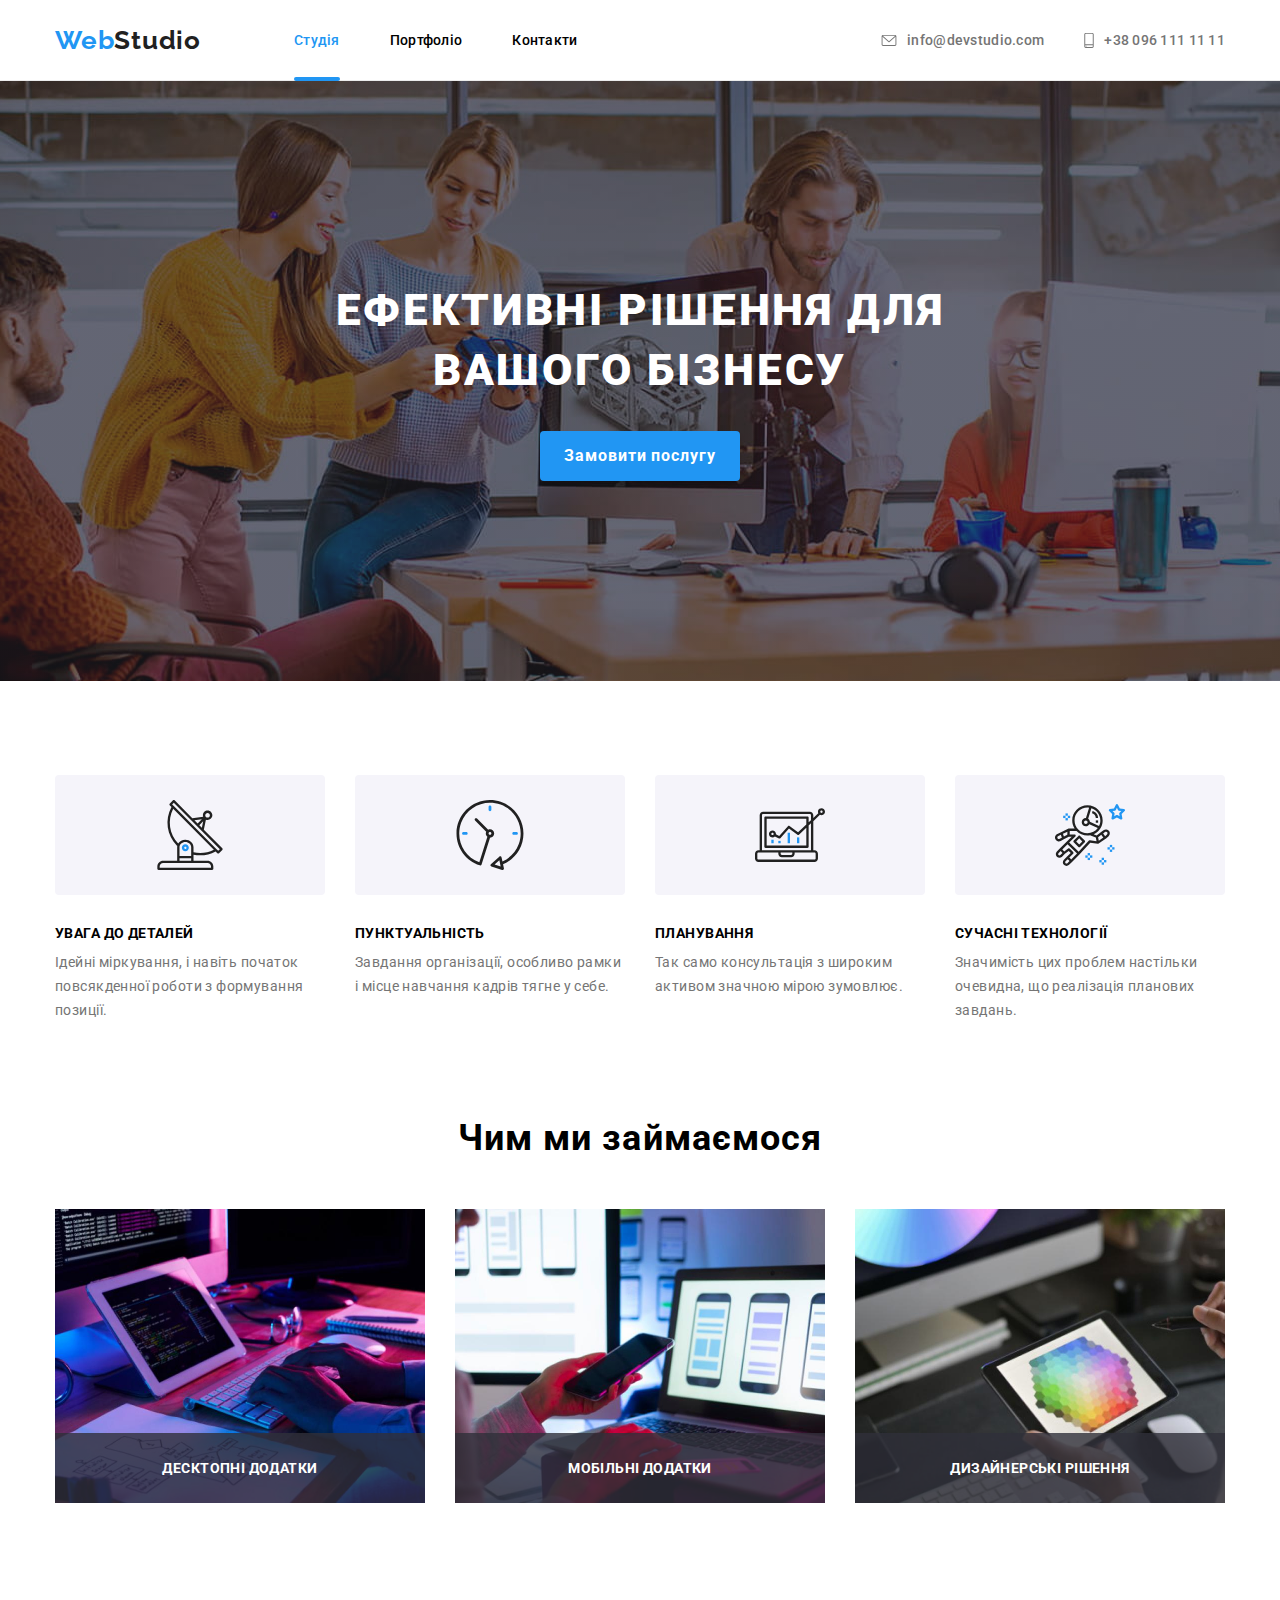
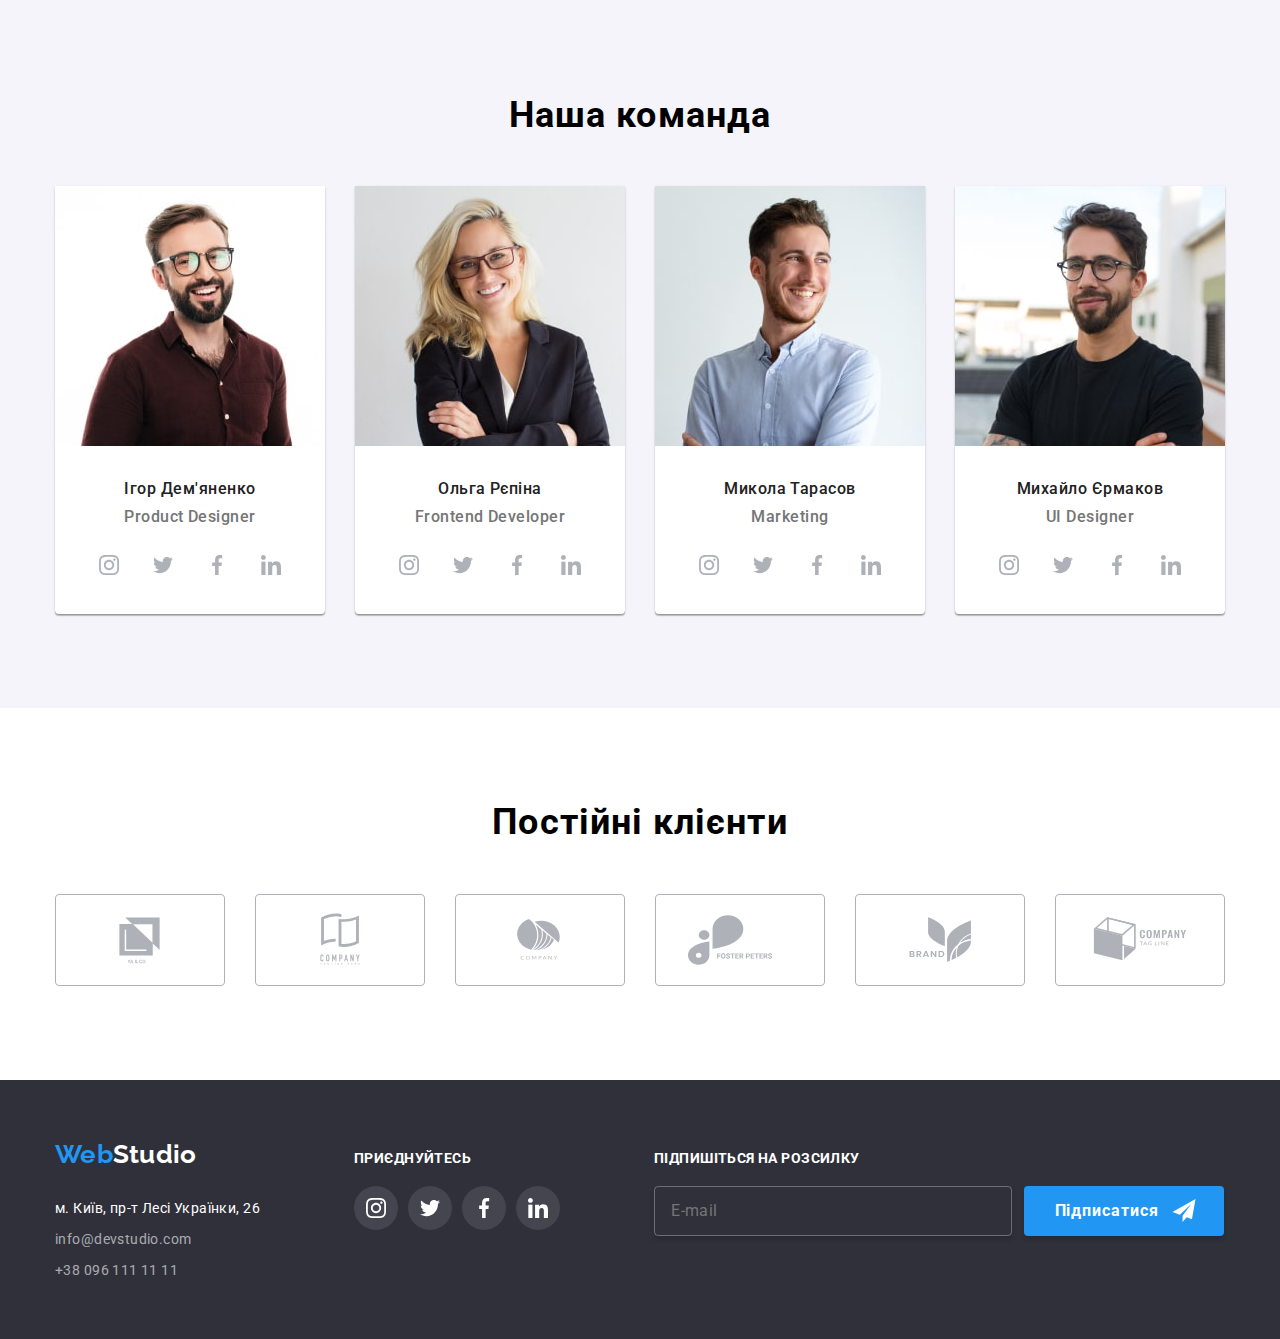
==== commit bbc3289b: "Adaptive for index.html" ====
--- a/index.html
+++ b/index.html
@@ -6,12 +6,12 @@
   <meta name="viewport" content="width=device-width, initial-scale=1.0" />
   <title>Студія</title>
 
-  
+
   <link rel="stylesheet" href="css/main.css">
   <link rel="preconnect" href="https://fonts.googleapis.com">
   <link rel="preconnect" href="https://fonts.gstatic.com" crossorigin>
   <link rel="stylesheet"
-		href="https://fonts.googleapis.com/css2?family=Raleway:wght@700&family=Roboto:wght@400;500;700;900&display=swap">
+    href="https://fonts.googleapis.com/css2?family=Raleway:wght@700&family=Roboto:wght@400;500;700;900&display=swap">
 </head>
 
 <body>
@@ -27,7 +27,8 @@
       </nav>
       <ul class="header__contact-info">
         <li>
-          <a class="header__email" href="mailto:info@devstudio.com"><svg class="header__email-icon" width="16" height="12">
+          <a class="header__email" href="mailto:info@devstudio.com"><svg class="header__email-icon" width="16"
+              height="12">
               <use href="./images/icons.svg#icon-envelope">
             </svg>info@devstudio.com</a>
         </li>
@@ -124,7 +125,22 @@
         <h2 class="team-section__header">Наша команда</h2>
         <ul class="team-section__list">
           <li class="team-section__employee">
-            <img src="images/worker1.jpg" alt="Ігор Дем'яненко" width="300" />
+            <picture>
+              <source srcset="
+                  ./images/team/team1-demianenko-270.jpg 1x,
+                  ./images/team/team1-demianenko-270@2.jpg 2x
+                " media="(min-width: 1200px)" sizes="270px" width="270" height="260" type="image/jpg" />
+              <source srcset="
+                ./images/team/team1-demianenko-354.jpg 1x,
+                ./images/team/team1-demianenko-354@2.jpg 2x
+                " media="(min-width: 768px)" sizes="354px" width="354" height="374" type="image/jpg" />
+              <source srcset="
+                ./images/team/team1-demianenko-450.jpg 1x,
+                ./images/team/team1-demianenko-450@2.jpg 2x
+                " media="(max-width: 767px)" sizes="450px" width="450" height="460" type="image/jpg" />
+              <img srcset="./images/team/team1-demianenko-270.jpg 1x, ./images/team/team1-demianenko-270@2.jpg 2x"
+                src="./images/team/team1-demianenko-270.jpg" alt="Фото Ігора Дем'яненка" width="270" height="260" />
+            </picture>
             <div class="team-section__name-job">
               <h3 class="team-section__name">Ігор Дем'яненко</h3>
               <p class="team-section__job">Product Designer</p>
@@ -160,7 +176,22 @@
             </div>
           </li>
           <li class="team-section__employee">
-            <img src="images/worker2.jpg" alt="Jльга Рєпіна" width="300" />
+            <picture>
+              <source srcset="
+                  ./images/team/team2-repina-270.jpg 1x,
+                  ./images/team/team2-repina-270@2.jpg 2x
+                " media="(min-width: 1200px)" sizes="270px" width="270" height="260" type="image/jpg" />
+              <source srcset="
+                ./images/team/team2-repina-354.jpg 1x,
+                ./images/team/team2-repina-354@2.jpg 2x
+                " media="(min-width: 768px)" sizes="354px" width="354" height="374" type="image/jpg" />
+              <source srcset="
+                ./images/team/team2-repina-450.jpg 1x,
+                ./images/team/team2-repina-450@2.jpg 2x
+                " media="(max-width: 767px)" sizes="450px" width="450" height="460" type="image/jpg" />
+              <img srcset="./images/team/team2-repina-270.jpg 1x, ./images/team/team2-repina-270@2.jpg 2x"
+                src="./images/team/team2-repina-270.jpg" alt="Фото Ольги Рєпіни" width="270" height="260" />
+            </picture>
             <div class="team-section__name-job">
               <h3 class="team-section__name">Ольга Рєпіна</h3>
               <p class="team-section__job">Frontend Developer</p>
@@ -196,7 +227,22 @@
             </div>
           </li>
           <li class="team-section__employee">
-            <img src="images/worker3.jpg" alt="Микола Тарасов" width="300" />
+            <picture>
+              <source srcset="
+                  ./images/team/team3-tarasov-270.jpg 1x,
+                  ./images/team/team3-tarasov-270@2.jpg 2x
+                " media="(min-width: 1200px)" sizes="270px" width="270" height="260" type="image/jpg" />
+              <source srcset="
+                ./images/team/team3-tarasov-354.jpg 1x,
+                ./images/team/team3-tarasov-354@2.jpg 2x
+                " media="(min-width: 768px)" sizes="354px" width="354" height="374" type="image/jpg" />
+              <source srcset="
+                ./images/team/team3-tarasov-450.jpg 1x,
+                ./images/team/team3-tarasov-450@2.jpg 2x
+                " media="(max-width: 767px)" sizes="450px" width="450" height="460" type="image/jpg" />
+              <img srcset="./images/team/team3-tarasov-270.jpg 1x, ./images/team/team3-tarasov-270@2.jpg 2x"
+                src="./images/team/team3-tarasov-270.jpg" alt="Фото Миколи Тарасова" width="270" height="260" />
+            </picture>
             <div class="team-section__name-job">
               <h3 class="team-section__name">Микола Тарасов</h3>
               <p class="team-section__job">Marketing</p>
@@ -232,7 +278,22 @@
             </div>
           </li>
           <li class="team-section__employee">
-            <img src="images/worker4.jpg" alt="Михайло Єрмаков" width="300" />
+            <picture>
+              <source srcset="
+                  ./images/team/team4-ermakov-270.jpg 1x,
+                  ./images/team/team4-ermakov-270@2.jpg 2x
+                " media="(min-width: 1200px)" sizes="270px" width="270" height="260" type="image/jpg" />
+              <source srcset="
+                ./images/team/team4-ermakov-354.jpg 1x,
+                ./images/team/team4-ermakov-354@2.jpg 2x
+                " media="(min-width: 768px)" sizes="354px" width="354" height="374" type="image/jpg" />
+              <source srcset="
+                ./images/team/team4-ermakov-450.jpg 1x,
+                ./images/team/team4-ermakov-450@2.jpg 2x
+                " media="(max-width: 767px)" sizes="450px" width="450" height="460" type="image/jpg" />
+              <img srcset="./images/team/team4-ermakov-270.jpg 1x, ./images/team/team4-ermakov-270@2.jpg 2x"
+                src="./images/team/team4-ermakov-270.jpg" alt="Фото Михайла Єрмакова" width="270" height="260" />
+            </picture>
             <div class="team-section__name-job">
               <h3 class="team-section__name">Михайло Єрмаков</h3>
               <p class="team-section__job">UI Designer</p>
@@ -327,8 +388,8 @@
         <address class="footer__contact-address">
           <ul class="footer__contact-info">
             <li>
-              <a class="footer__studio-address" href="https://www.google.com/maps?q=50.4267485,30.5381659" target="_blank"
-                rel="nofollow">м. Київ, пр-т Лесі Українки, 26
+              <a class="footer__studio-address" href="https://www.google.com/maps?q=50.4267485,30.5381659"
+                target="_blank" rel="nofollow">м. Київ, пр-т Лесі Українки, 26
               </a>
             </li>
             <li><a class="footer__email" href="mailto:info@devstudio.com">info@devstudio.com</a></li>
@@ -336,7 +397,7 @@
           </ul>
         </address>
       </div>
-      <div class="">
+      <div class="footer__social">
         <h2 class="footer__title">Приєднуйтесь</h2>
         <ul class="social-links">
           <li class="social-links__item">
@@ -373,7 +434,8 @@
         <h2 class="footer__newsletter-title">Підпишіться на розсилку</h2>
         <form class="footer__form">
           <input type="email" name="footer-email" placeholder="E-mail" class="footer__form-input">
-          <button type="submit" class="footer__form-button"><span class="footer__button-text">Підписатися</span> <svg class="footer__form-icon">
+          <button type="submit" class="footer__form-button"><span class="footer__button-text">Підписатися</span> <svg
+              class="footer__form-icon">
               <use href="./images/icons.svg#icon-send"></use>
             </svg></button>
         </form>
@@ -386,7 +448,7 @@
       <button type="button" class="modal__button" data-modal-close> <svg class="modal__icon">
           <use href="./images/icons.svg#icon-close"></use>
         </svg></button>
-        <p class="modal__title">Залиште свої дані, ми вам передзвонимо</p>
+      <p class="modal__title">Залиште свої дані, ми вам передзвонимо</p>
       <form class="form">
         <div class="form__contacts">
           <div class="form__contact">
--- a/css/main.css
+++ b/css/main.css
@@ -10,4 +10,4 @@
  Consolas,  'Liberation Mono',  Menlo,- monospace;font-size:1em}small{font-size:80%}sub,sup{font-size:75%;line-height:0;position:relative;vertical-align:baseline}sub{bottom:-0.25em}sup{top:-0.5em}table{text-indent:0;border-color:inherit}button,input,optgroup,select,textarea{font-family:inherit;font-size:100%;line-height:1.15;margin:0}button,select{text-transform:none}button,[type='button'],[type='reset'],[type='submit']{-webkit-appearance:button}::-moz-focus-inner{border-style:none;padding:0}:-moz-focusring{outline:1px dotted ButtonText}:-moz-ui-invalid{box-shadow:none}legend{padding:0}progress{vertical-align:baseline}::-webkit-inner-spin-button,::-webkit-outer-spin-button{height:auto}[type='search']{-webkit-appearance:textfield;outline-offset:-2px}::-webkit-search-decoration{-webkit-appearance:none}::-webkit-file-upload-button{-webkit-appearance:button;font:inherit}summary{display:list-item}body{font-family:'Roboto', sans-serif;font-weight:400;font-size:14px;letter-spacing:0.28px;margin:0 auto}a{color:inherit;text-decoration:none}.container{max-width:1200px;margin:0 auto;padding:0 15px}button{border:0px;border-radius:4px}button:focus{outline:none;border:1px solid #2196F3}h1,h2,h3,p,ul,li{padding:0;margin:0;list-style-type:none}.header{background-color:#fff;border-bottom:1px solid #ECECEC}.header .container{display:flex;align-items:center}.header__navigation-list{list-style-type:none;display:flex;gap:50px}.header__navigation-button{display:inline-block;padding:32px 0;font-weight:500;line-height:1.17;letter-spacing:0.28px;color:inherit;text-decoration:none}.header__navigation-button:hover,.header__navigation-button:focus{transition:all 0.3s;color:#2196F3;fill:#2196F3}.header__navigation-button-active{position:relative;display:inline-block;padding:32px 0;color:#2196F3;font-weight:500;line-height:1.17;letter-spacing:0.28px;text-decoration:none}.header__navigation-button-active::after{content:"";position:absolute;display:block;width:100%;height:4px;border-radius:2px;bottom:-1px;background-color:#2196F3}.header__contact-info{margin-left:auto;display:flex;gap:40px;color:#757575;list-style-type:none}.header__email{font-weight:500;line-height:1.17;letter-spacing:0.28px;color:inherit;text-decoration:none;display:flex;align-items:center;fill:#757575}.header__email:focus,.header__email:hover{transition:all 0.3s;color:#2196F3;fill:#2196F3}.header__email-icon{margin-right:10px}.header__email-icon:hover{transition:all 0.3s;color:#2196F3;fill:#2196F3}.header__tel{font-weight:500;line-height:1.17;letter-spacing:0.28px;color:inherit;text-decoration:none;display:flex;align-items:center;fill:#757575}.header__tel:hover,.header__tel:focus{transition:all 0.3s;color:#2196F3;fill:#2196F3}.header__phone-icon{margin-right:10px}.header__phone-icon:hover{transition:all 0.3s;color:#2196F3;fill:#2196F3}.logo{font-family:'Raleway';font-weight:700;font-size:26px;line-height:1.17;letter-spacing:0.78px;color:#212121;text-decoration:none;margin-right:93px}.logo__accent-text{transition:all 0.3s;color:#2196F3;fill:#2196F3}.hero{background:linear-gradient(rgba(47,48,58,0.4), rgba(47,48,58,0.4)),url("../images/Img.jpg");background-size:cover;background-position:center;padding-top:200px;padding-bottom:200px}.hero__container{display:flex;justify-content:center;align-items:center;flex-direction:column;max-height:200px}.hero__header{font-weight:900;font-size:44px;line-height:1.36;letter-spacing:2.64px;width:696px;margin-bottom:40px;color:#fff;text-transform:uppercase;text-align:center}.hero__button{border-radius:4px;padding:10px 24px;margin:auto;font-weight:700;font-size:16px;line-height:1.87;letter-spacing:0.96px;cursor:pointer;background-color:#2196F3;color:#fff;box-shadow:0px 4px 4px 0px rgba(0,0,0,0.15)}.hero__button:hover,.hero__button:focus{background-color:#188CE8}.features{padding-top:93px}.features__list{display:flex;flex-direction:row;justify-content:center;gap:30px;list-style-type:none}.features__feature{max-width:270px;flex-shrink:0}.features__background{display:inline-block;width:100%;height:120px;padding:25px 100px;margin-bottom:30px;border-radius:4px;background-color:#F5F4FA}.features__icon{width:70px;height:70px}.features__label{font-size:inherit;font-weight:700;line-height:1.17;letter-spacing:0.42px;margin-bottom:10px;text-transform:uppercase}.features__description{line-height:1.71;letter-spacing:0.42px;font-size:14px;color:#757575}.development{padding:94px 0}.development__header{line-height:1.17;letter-spacing:1.08px;font-weight:700;font-size:36px;text-align:center;margin-bottom:50px}.development__list{display:flex;justify-content:center;gap:30px;list-style-type:none}.development__item{position:relative}.development__description{position:absolute;bottom:1%;width:100%;padding:27px 0px;background-color:rgba(47,48,58,0.8);font-weight:700;text-align:center;letter-spacing:0.42px;text-transform:uppercase;color:#fff}.team-section{background-color:#F5F4FA;padding:94px 0}.team-section__header{line-height:1.17;letter-spacing:1.08px;font-weight:700;font-size:36px;text-align:center;margin-bottom:50px}.team-section__list{list-style-type:none;display:flex;gap:30px}.team-section__employee{background-color:#fff;border-radius:0px 0px 4px 4px;box-shadow:0px 2px 1px 0px rgba(0,0,0,0.2),0px 1px 1px 0px rgba(0,0,0,0.14),0px 1px 3px 0px rgba(0,0,0,0.12)}.team-section img{width:270px;height:260px}.team-section__name-job{padding-top:30px;padding-bottom:30px}.team-section__name,.team-section__job{font-size:16px;line-height:1.17;font-weight:500;letter-spacing:0.48px;display:flex;justify-content:center;color:#212121}.team-section__name{margin-bottom:10px}.team-section__job{color:#757575}.social-links{list-style-type:none;display:flex;justify-content:center;gap:10px;margin-top:16px}.social-links__team{transition:300ms;display:inline-block;border-radius:50%;padding:12px 12px;fill:#afb1b8;width:44px;height:44px}.social-links__team:hover,.social-links__team:focus{transition:300ms;background-color:#2196F3;fill:#fff}.social-links__icon{width:20px;height:20px}.social-links__item{border-radius:50%}.social-links__link{transition:300ms;display:inline-block;padding:12px 12px;fill:#fff;border-radius:50%;background-color:rgba(255,255,255,0.1);width:44px;height:44px}.social-links__link:hover,.social-links__link:focus{transition:300ms;background-color:#2196F3}.clients{padding:94px 0px}.clients__title{margin-bottom:50px;text-align:center;font-size:36px;letter-spacing:1.08px}.clients__list{display:flex;gap:30px}.clients__link{transition:300ms;display:inline-block;fill:#afb1b8;padding:16px 32px;width:170px;height:92px;border-radius:4px;border:1px solid #afb1b8}.clients__link:hover,.clients__link:focus{transition:300ms;border-color:#2196F3;color:#2196F3;fill:#2196F3}.clients__icon{transition:300ms;width:106px;height:60px}.footer{background-color:#2F303A;padding-top:60px;padding-bottom:60px}.footer__contacts{display:flex;align-items:baseline;gap:94px}.footer__logo{color:#fff;text-decoration:none;font-family:'Raleway';font-weight:700;font-size:26px}.footer__text-footer-logo{color:#2196F3}.footer__contact-address{margin-top:28px}.footer__contact-info{all:initial;font-family:inherit;flex-direction:column}.footer__contact-info li{list-style-type:none}.footer__contact-info li:not(:first-child){margin-top:12px}.footer__studio-address{line-height:1.14;letter-spacing:0.42px;font-size:14px;color:#fff}.footer__email,.footer__tel{font-size:14px;line-height:1.14;letter-spacing:0.42px;text-decoration:none;color:rgba(255,255,255,0.6)}.footer__title{margin-bottom:20px;color:#fff;font-size:14px;font-weight:700;letter-spacing:0.42px;text-transform:uppercase}.footer__newsletter-title{margin-bottom:20px;color:#fff;font-size:14px;font-weight:700;letter-spacing:0.42px;text-transform:uppercase}.footer__form{min-width:570px;display:flex}.footer__form-input{padding-left:16px;padding-bottom:15px;padding-top:15px;flex-grow:1;font-size:16px;line-height:125%;letter-spacing:0.48px;max-height:50px;border-radius:4px;background-color:rgba(33,150,243,0);border:1px solid rgba(255,255,255,0.3);box-shadow:0px 4px 4px 0px rgba(0,0,0,0.15);color:#fff}.footer__form-button{margin-left:12px;font-weight:700;font-size:16px;line-height:187.5%;letter-spacing:0.96px;color:#fff;background:#2196F3;box-shadow:0px 4px 4px rgba(0,0,0,0.15);border-radius:4px;border:none;cursor:pointer;display:flex;align-items:center;padding-top:10px;padding-bottom:10px;padding-right:28px;padding-left:28px;position:relative;transition-property:background-color;transition-duration:250ms;transition-timing-function:cubic-bezier(0.4, 0, 0.2, 1)}.footer__form-button:hover,.footer__form-button:focus{background:#188CE8;box-shadow:0px 4px 4px 0px rgba(0,0,0,0.15)}.footer__button-text{padding-left:2.5px;padding-right:2.5px}.footer__form-icon{fill:#fff;width:24px;height:24px;margin-left:10px}.project-area{padding:94px 0px}.project-area__filter-list{list-style-type:none;display:flex;flex-direction:row;justify-content:center;gap:8px;margin-bottom:50px}.project-area__filter{gap:30px;padding:6px 22px;font-family:'Roboto';font-weight:500;font-size:16px;line-height:1.62;letter-spacing:0.48px;text-align:center;cursor:pointer;font-family:inherit;background-color:#F5F4FA;color:#212121}.project-area__filter:hover,.project-area__filter:focus{color:#fff;background-color:#2196F3;box-shadow:0px 2px 2px 0px rgba(0,0,0,0.12),0px 1px 2px 0px rgba(0,0,0,0.08),0px 3px 1px 0px rgba(0,0,0,0.1);transition:all 0.3s}.project-area__list{list-style-type:none;display:grid;grid-template-columns:repeat(3, 1fr);justify-content:center;gap:30px}.project-area__item{display:flex;flex-direction:column;border:1px solid #EEE}.project-area__item:hover{transition:300ms;box-shadow:1px 4px 6px 0px rgba(0,0,0,0.16),0px 4px 4px 0px rgba(0,0,0,0.06),0px 1px 1px 0px rgba(0,0,0,0.12)}.project-area__item:hover .project-area__section-description{transform:translateY(0)}.project-area__project{background-color:#fff;text-decoration:none}.project-area__project:focus{transition:300ms;box-shadow:1px 4px 6px 0px rgba(0,0,0,0.16),0px 4px 4px 0px rgba(0,0,0,0.06),0px 1px 1px 0px rgba(0,0,0,0.12)}.project-area__project:focus .project-area__section-description{transform:translateY(0)}.project-area__project img{display:block}.project-area__product-img{position:relative;overflow:hidden}.project-area__section-description{position:absolute;top:0;left:0;transform:translateY(150%);transition-timing-function:cubic-bezier(0.4, 0, 0.2, 1);transition-duration:250ms;transition-property:transform}.project-area__text-description{font-size:18px;line-height:155.56%;letter-spacing:0.54px;color:#fff;padding:63px 24px;background-color:rgba(33,150,243,0.8)}.project-area__details{padding:20px 24px}.project-area__title{font-weight:700;font-size:18px;line-height:2;letter-spacing:1.08px;color:#212121}.project-area__description{font-size:16px;line-height:1.87;letter-spacing:0.48px;color:#757575}.backdrop{position:fixed;top:0;left:0;width:100%;height:100%;background-color:rgba(0,0,0,0.2);opacity:1;transition-duration:250ms;transition-timing-function:cubic-bezier(0.4, 0, 0.2, 1);z-index:1}.backdrop.is-hidden{opacity:0;pointer-events:none}.modal{position:absolute;top:50%;left:50%;transform:translate(-50%, -50%);padding:40px;width:528px;height:581px;background-color:#fff;opacity:1;border-radius:4px;box-shadow:0px 2px 1px 0px rgba(0,0,0,0.2),0px 1px 1px 0px rgba(0,0,0,0.14),0px 1px 3px 0px rgba(0,0,0,0.12);transition-duration:250ms;transition-timing-function:cubic-bezier(0.4, 0, 0.2, 1)}.modal__button{display:flex;position:absolute;top:8px;right:8px;width:30px;height:30px;align-items:center;border-radius:50%;background-color:#fff;border:1px solid rgba(0,0,0,0.1);cursor:pointer}.modal__button:hover .modal__icon,.modal__button:focus .modal__icon{fill:#2196F3;transition-duration:250ms}.modal__icon{width:18px;height:18px;fill:#000}.modal__title{display:flex;justify-content:space-around;color:#212121;text-align:center;font-family:Roboto;font-size:20px;font-style:normal;font-weight:700;line-height:normal;letter-spacing:0.6px;margin-bottom:12px}.form__contact{position:relative;display:flex;flex-direction:column;margin-top:10px}.form__label{margin-bottom:4px;color:#757575;font-family:Roboto;font-size:12px;font-style:normal;font-weight:400;line-height:normal;letter-spacing:0.12px}.form__input{padding-left:42px;padding-top:12px;padding-bottom:12px;border-radius:4px;border:1px solid rgba(33,33,33,0.2);height:40px}.form__input:focus{outline:1px solid #2196F3}.form__input:focus+.form__icon{fill:#2196F3}.form__textarea{resize:none;min-height:120px;border-radius:4px;border:1px solid rgba(33,33,33,0.2);padding:12px 16px;transition-property:outline;transition-duration:250ms;transition-timing-function:cubic-bezier(0.4, 0, 0.2, 1)}.form__textarea:focus{outline:1px solid #2196F3}.form__textarea::placeholder{font-size:12px;letter-spacing:0.12px;color:rgba(117,117,117,0.5)}.form__icon{position:absolute;top:29px;left:12px;width:18px;height:18px}.form__check-icon{height:15px;width:16px}.form__link{color:#2196F3;font-family:Roboto;font-size:14px;font-style:normal;font-weight:400;line-height:24px;letter-spacing:0.42px;text-decoration-line:underline;text-underline-offset:2px;margin-left:5px}.form__checkbox{margin-top:20px}.form__check-icon__hidden{position:absolute;width:1px;height:1px;margin:-1px;border:0;padding:0;white-space:nowrap;clip-path:inset(100%);clip:rect(0 0 0 0);overflow:hidden}.form__agree-label{display:flex;justify-content:center;align-items:center;line-height:171.43%;letter-spacing:0.42px;color:gray;cursor:pointer}.form__agree-label span{display:flex;width:16px;height:15px;border:2px solid #000;border-radius:2px;margin-right:8px;fill:transparent;transition-duration:0ms;transition-timing-function:cubic-bezier(0.4, 0, 0.2, 1)}.form__check:checked+.form__agree-label span{background-color:#2196F3;border:none;fill:#fff;transition-duration:250ms;transition-timing-function:cubic-bezier(0.4, 0, 0.2, 1)}.form__send{margin-top:30px;margin-left:auto;margin-right:auto;display:flex;justify-content:center;padding:10px 52px;border-radius:4px;border:none;background:#2196F3;color:#FFF;text-align:center;font-family:Roboto;font-size:16px;font-style:normal;font-weight:700;line-height:30px;letter-spacing:0.96px}.form__send:hover,.form__send:focus{background:#188CE8;box-shadow:0px 4px 4px 0px rgba(0,0,0,0.15);transition-duration:250ms}
+ monospace;font-size:1em}small{font-size:80%}sub,sup{font-size:75%;line-height:0;position:relative;vertical-align:baseline}sub{bottom:-0.25em}sup{top:-0.5em}table{text-indent:0;border-color:inherit}button,input,optgroup,select,textarea{font-family:inherit;font-size:100%;line-height:1.15;margin:0}button,select{text-transform:none}button,[type='button'],[type='reset'],[type='submit']{-webkit-appearance:button}::-moz-focus-inner{border-style:none;padding:0}:-moz-focusring{outline:1px dotted ButtonText}:-moz-ui-invalid{box-shadow:none}legend{padding:0}progress{vertical-align:baseline}::-webkit-inner-spin-button,::-webkit-outer-spin-button{height:auto}[type='search']{-webkit-appearance:textfield;outline-offset:-2px}::-webkit-search-decoration{-webkit-appearance:none}::-webkit-file-upload-button{-webkit-appearance:button;font:inherit}summary{display:list-item}body{font-family:'Roboto', sans-serif;font-weight:400;font-size:14px;letter-spacing:0.28px;margin:0 auto;overflow-x:hidden}a{color:inherit;text-decoration:none}.container{margin:0 auto;padding:0 15px}@media screen and (min-width: 480px){.container{max-width:480px}}@media screen and (min-width: 768px){.container{max-width:768px}}@media screen and (min-width: 1200px){.container{max-width:1200px}}button{border:0px;border-radius:4px}button:focus{outline:none;border:1px solid #2196F3}h1,h2,h3,p,ul,li{padding:0;margin:0;list-style-type:none}.header{background-color:#fff;border-bottom:1px solid #ECECEC}.header .container{display:flex;align-items:center}.header__navigation-list{list-style-type:none;display:flex;gap:50px}.header__navigation-button{display:inline-block;padding:32px 0;font-weight:500;line-height:1.17;letter-spacing:0.28px;color:inherit;text-decoration:none}.header__navigation-button:hover,.header__navigation-button:focus{transition:all 0.3s;color:#2196F3;fill:#2196F3}.header__navigation-button-active{position:relative;display:inline-block;padding:32px 0;color:#2196F3;font-weight:500;line-height:1.17;letter-spacing:0.28px;text-decoration:none}.header__navigation-button-active::after{content:"";position:absolute;display:block;width:100%;height:4px;border-radius:2px;bottom:-1px;background-color:#2196F3}.header__contact-info{margin-left:auto;display:flex;gap:40px;color:#757575;list-style-type:none}.header__email{font-weight:500;line-height:1.17;letter-spacing:0.28px;color:inherit;text-decoration:none;display:flex;align-items:center;fill:#757575}.header__email:focus,.header__email:hover{transition:all 0.3s;color:#2196F3;fill:#2196F3}.header__email-icon{margin-right:10px}.header__email-icon:hover{transition:all 0.3s;color:#2196F3;fill:#2196F3}.header__tel{font-weight:500;line-height:1.17;letter-spacing:0.28px;color:inherit;text-decoration:none;display:flex;align-items:center;fill:#757575}.header__tel:hover,.header__tel:focus{transition:all 0.3s;color:#2196F3;fill:#2196F3}.header__phone-icon{margin-right:10px}.header__phone-icon:hover{transition:all 0.3s;color:#2196F3;fill:#2196F3}.logo{font-family:'Raleway';font-weight:700;font-size:26px;line-height:1.17;letter-spacing:0.78px;color:#212121;text-decoration:none;margin-right:93px}.logo__accent-text{transition:all 0.3s;color:#2196F3;fill:#2196F3}.hero{background:linear-gradient(rgba(47,48,58,0.4), rgba(47,48,58,0.4)),url("../images/Img.jpg");background-size:cover;background-position:center;padding-top:118px;padding-bottom:118px}@media screen and (min-device-pixel-ratio: 2), screen and (-moz-min-device-pixel-ratio: 2), screen and (-o-min-device-pixel-ratio: 2 / 1), screen and (-webkit-min-device-pixel-ratio: 2), screen and (min-resolution: 192dpi), screen and (min-resolution: 2dppx){.hero{padding:118px 0}}@media screen and (min-width: 768px){.hero{padding:118px 0}}@media screen and (min-width: 1200px){.hero{padding:200px 0}}.hero__container{display:flex;justify-content:center;align-items:center;flex-direction:column}.hero__header{color:var(--white);text-align:center;font-size:26px;font-weight:900;line-height:161.54%;letter-spacing:1.56px;text-transform:uppercase;max-width:360px;margin-bottom:30px;margin-left:auto;margin-right:auto;color:#fff}@media screen and (min-width: 1200px){.hero__header{max-width:696px;font-size:44px;font-weight:900;line-height:136.36%;letter-spacing:2.64px}}.hero__button{border-radius:4px;padding:10px 24px;margin:auto;font-weight:700;font-size:16px;line-height:1.87;letter-spacing:0.96px;cursor:pointer;background-color:#2196F3;color:#fff;box-shadow:0px 4px 4px 0px rgba(0,0,0,0.15)}.hero__button:hover,.hero__button:focus{background-color:#188CE8}.features{padding-top:60px;padding-bottom:60px}@media screen and (min-width: 1200px){.features{padding-top:94px;padding-bottom:0px}}.features__list{display:flex;justify-content:center;flex-wrap:wrap;gap:30px;list-style-type:none}@media screen and (min-width: 768px){.features__list{flex-wrap:wrap;justify-content:center}}@media screen and (min-width: 1200px){.features__list{flex-wrap:nowrap;justify-content:center}}.features__feature{max-width:450px;flex-shrink:0}@media screen and (min-width: 768px){.features__feature{max-width:354px}}@media screen and (min-width: 1200px){.features__feature{max-width:270px}}.features__background{display:flex;justify-content:center;width:100%;height:120px;padding:25px 100px;margin-bottom:30px;border-radius:4px;background-color:#F5F4FA}.features__icon{width:70px;height:70px}.features__label{font-size:inherit;font-weight:700;line-height:1.17;letter-spacing:0.42px;margin-bottom:10px;text-transform:uppercase;text-align:center}@media screen and (min-width: 768px){.features__label{text-align:start}}@media screen and (min-width: 1200px){.features__label{text-align:start}}.features__description{line-height:1.71;letter-spacing:0.42px;font-size:14px;color:#757575}.development{padding:94px 0;display:none}@media screen and (min-width: 1200px){.development{display:block}}.development__header{line-height:1.17;letter-spacing:1.08px;font-weight:700;font-size:36px;text-align:center;margin-bottom:50px}.development__list{display:flex;justify-content:center;gap:30px;list-style-type:none}.development__item{position:relative}.development__description{position:absolute;bottom:1%;width:100%;padding:27px 0px;background-color:rgba(47,48,58,0.8);font-weight:700;text-align:center;letter-spacing:0.42px;text-transform:uppercase;color:#fff}.team-section{background-color:#F5F4FA;padding:60px 0}@media screen and (min-width: 1200px){.team-section{padding:94px 0}}.team-section__header{line-height:1.17;letter-spacing:0.84px;font-weight:700;font-size:28px;text-align:center;margin-bottom:30px}@media screen and (min-width: 1200px){.team-section__header{margin-bottom:50px;font-size:36px;letter-spacing:1.08px}}.team-section__list{list-style-type:none;display:flex;justify-content:center;flex-wrap:wrap;gap:30px}@media screen and (min-width: 768px){.team-section__list{flex-wrap:wrap;justify-content:center}}@media screen and (min-width: 1200px){.team-section__list{flex-wrap:nowrap;align-items:center;justify-content:center}}.team-section__employee{background-color:#fff;border-radius:0px 0px 4px 4px;box-shadow:0px 2px 1px 0px rgba(0,0,0,0.2),0px 1px 1px 0px rgba(0,0,0,0.14),0px 1px 3px 0px rgba(0,0,0,0.12)}@media screen and (min-width: 480px){.team-section__employee{max-width:450px;max-height:622px}}@media screen and (min-width: 768px){.team-section__employee{max-width:354px;max-height:536px}}@media screen and (min-width: 1200px){.team-section__employee{max-width:270px;max-height:428px}}.team-section__name-job{padding-top:30px;padding-bottom:30px}.team-section__name,.team-section__job{font-size:16px;line-height:1.17;font-weight:500;letter-spacing:0.48px;display:flex;justify-content:center;color:#212121}.team-section__name{margin-bottom:10px}.team-section__job{color:#757575}.social-links{list-style-type:none;display:flex;justify-content:center;gap:10px;margin-top:16px}.social-links__team{transition:300ms;display:inline-block;border-radius:50%;padding:12px 12px;fill:#afb1b8;width:44px;height:44px}.social-links__team:hover,.social-links__team:focus{transition:300ms;background-color:#2196F3;fill:#fff}.social-links__icon{width:20px;height:20px}.social-links__item{border-radius:50%}.social-links__link{transition:300ms;display:inline-block;padding:12px 12px;fill:#fff;border-radius:50%;background-color:rgba(255,255,255,0.1);width:44px;height:44px}.social-links__link:hover,.social-links__link:focus{transition:300ms;background-color:#2196F3}.clients{padding:60px 0}@media screen and (min-width: 1200px){.clients{padding:94px 0}}.clients__title{margin-bottom:30px;text-align:center;font-size:28px;letter-spacing:0.84px}@media screen and (min-width: 1200px){.clients__title{margin-bottom:50px;font-size:36px;letter-spacing:1.08px}}.clients__list{display:flex;justify-content:center;align-items:center;gap:30px;flex-wrap:wrap;max-width:480px}@media screen and (min-width: 768px){.clients__list{flex-wrap:wrap;justify-content:center;max-width:768px}}@media screen and (min-width: 1200px){.clients__list{flex-wrap:nowrap;align-items:center;justify-content:center;max-width:1200px}}.clients__link{transition:300ms;display:flex;justify-content:center;align-items:center;fill:#afb1b8;padding:16px 32px;width:210px;height:92px;border-radius:4px;border:1px solid #afb1b8}.clients__link:hover,.clients__link:focus{transition:300ms;border-color:#2196F3;color:#2196F3;fill:#2196F3}@media screen and (min-width: 768px){.clients__link{flex-basis:calc((100% - 60px) / 2);max-width:226px}}@media screen and (min-width: 1200px){.clients__link{max-width:170px}}.clients__icon{transition:300ms;width:106px;height:60px}.footer{background-color:#2F303A;padding-top:60px;padding-bottom:60px}.footer__contacts{text-align:center}@media screen and (min-width: 768px){.footer__contacts{display:flex;justify-content:space-between;flex-wrap:wrap}}@media screen and (min-width: 1200px){.footer__contacts{flex-wrap:nowrap;text-align:start;align-items:baseline;justify-content:space-between;gap:94px}}.footer__info{margin-bottom:60px;text-align:center}@media screen and (min-width: 768px){.footer__info{flex-basis:50%;margin-left:0px;margin-right:0px}}@media screen and (min-width: 1200px){.footer__info{flex-basis:content;margin-bottom:0px;text-align:start}}.footer__social{margin-bottom:60px}@media screen and (min-width: 768px){.footer__social{flex-basis:50%;margin-bottom:0px;margin-left:0px;margin-right:0px}}@media screen and (min-width: 1200px){.footer__social{flex-basis:content;margin-bottom:0px}}.footer__newsletter{flex-grow:1}.footer__logo{color:#fff;text-decoration:none;font-family:'Raleway';font-weight:700;font-size:26px}.footer__text-footer-logo{color:#2196F3}.footer__contact-address{margin-top:28px}.footer__contact-info{all:initial;font-family:inherit;flex-direction:column;text-align:center}@media screen and (min-width: 1200px){.footer__contact-info{text-align:start}}.footer__contact-info li{list-style-type:none}.footer__contact-info li:not(:first-child){margin-top:12px}.footer__studio-address{line-height:1.14;letter-spacing:0.42px;font-size:14px;color:#fff}.footer__email,.footer__tel{font-size:14px;line-height:1.14;letter-spacing:0.42px;text-decoration:none;color:rgba(255,255,255,0.6)}.footer__title{margin-bottom:20px;color:#fff;font-size:14px;font-weight:700;letter-spacing:0.42px;text-transform:uppercase}.footer__newsletter-title{margin-bottom:20px;color:#fff;font-size:14px;font-weight:700;letter-spacing:0.42px;text-transform:uppercase}.footer__form{min-width:450px;display:flex;flex-direction:column}@media screen and (min-width: 1200px){.footer__form{flex-direction:row}}.footer__form-input{padding-left:16px;padding-bottom:15px;padding-top:15px;flex-grow:1;font-size:16px;line-height:125%;letter-spacing:0.48px;min-width:450px;margin:0 auto 20px auto;max-height:50px;border-radius:4px;background-color:rgba(33,150,243,0);border:1px solid rgba(255,255,255,0.3);box-shadow:0px 4px 4px 0px rgba(0,0,0,0.15);color:#fff}@media screen and (min-width: 1200px){.footer__form-input{max-width:358px;min-width:1px;margin:0}}.footer__form-button{max-width:200px;margin:0 auto;font-weight:700;font-size:16px;line-height:187.5%;letter-spacing:0.96px;color:#fff;background:#2196F3;box-shadow:0px 4px 4px rgba(0,0,0,0.15);border-radius:4px;border:none;cursor:pointer;display:flex;align-items:center;padding-top:10px;padding-bottom:10px;padding-right:28px;padding-left:28px;position:relative;transition-property:background-color;transition-duration:250ms;transition-timing-function:cubic-bezier(0.4, 0, 0.2, 1)}.footer__form-button:hover,.footer__form-button:focus{background:#188CE8;box-shadow:0px 4px 4px 0px rgba(0,0,0,0.15)}@media screen and (min-width: 1200px){.footer__form-button{margin-left:12px}}.footer__button-text{padding-left:2.5px;padding-right:2.5px}.footer__form-icon{fill:#fff;width:24px;height:24px;margin-left:10px}.project-area{padding:94px 0px}.project-area__filter-list{list-style-type:none;display:flex;flex-direction:row;justify-content:center;gap:8px;margin-bottom:50px}.project-area__filter{gap:30px;padding:6px 22px;font-family:'Roboto';font-weight:500;font-size:16px;line-height:1.62;letter-spacing:0.48px;text-align:center;cursor:pointer;font-family:inherit;background-color:#F5F4FA;color:#212121}.project-area__filter:hover,.project-area__filter:focus{color:#fff;background-color:#2196F3;box-shadow:0px 2px 2px 0px rgba(0,0,0,0.12),0px 1px 2px 0px rgba(0,0,0,0.08),0px 3px 1px 0px rgba(0,0,0,0.1);transition:all 0.3s}.project-area__list{list-style-type:none;display:grid;grid-template-columns:repeat(3, 1fr);justify-content:center;gap:30px}.project-area__item{display:flex;flex-direction:column;border:1px solid #EEE}.project-area__item:hover{transition:300ms;box-shadow:1px 4px 6px 0px rgba(0,0,0,0.16),0px 4px 4px 0px rgba(0,0,0,0.06),0px 1px 1px 0px rgba(0,0,0,0.12)}.project-area__item:hover .project-area__section-description{transform:translateY(0)}.project-area__project{background-color:#fff;text-decoration:none}.project-area__project:focus{transition:300ms;box-shadow:1px 4px 6px 0px rgba(0,0,0,0.16),0px 4px 4px 0px rgba(0,0,0,0.06),0px 1px 1px 0px rgba(0,0,0,0.12)}.project-area__project:focus .project-area__section-description{transform:translateY(0)}.project-area__project img{display:block}.project-area__product-img{position:relative;overflow:hidden}.project-area__section-description{position:absolute;top:0;left:0;transform:translateY(150%);transition-timing-function:cubic-bezier(0.4, 0, 0.2, 1);transition-duration:250ms;transition-property:transform}.project-area__text-description{font-size:18px;line-height:155.56%;letter-spacing:0.54px;color:#fff;padding:63px 24px;background-color:rgba(33,150,243,0.8)}.project-area__details{padding:20px 24px}.project-area__title{font-weight:700;font-size:18px;line-height:2;letter-spacing:1.08px;color:#212121}.project-area__description{font-size:16px;line-height:1.87;letter-spacing:0.48px;color:#757575}.backdrop{position:fixed;top:0;left:0;width:100%;height:100%;background-color:rgba(0,0,0,0.2);opacity:1;transition-duration:250ms;transition-timing-function:cubic-bezier(0.4, 0, 0.2, 1);z-index:1}.backdrop.is-hidden{opacity:0;pointer-events:none}.modal{position:absolute;top:50%;left:50%;transform:translate(-50%, -50%);padding:40px;width:528px;height:581px;background-color:#fff;opacity:1;border-radius:4px;box-shadow:0px 2px 1px 0px rgba(0,0,0,0.2),0px 1px 1px 0px rgba(0,0,0,0.14),0px 1px 3px 0px rgba(0,0,0,0.12);transition-duration:250ms;transition-timing-function:cubic-bezier(0.4, 0, 0.2, 1)}.modal__button{display:flex;position:absolute;top:8px;right:8px;width:30px;height:30px;align-items:center;border-radius:50%;background-color:#fff;border:1px solid rgba(0,0,0,0.1);cursor:pointer}.modal__button:hover .modal__icon,.modal__button:focus .modal__icon{fill:#2196F3;transition-duration:250ms}.modal__icon{width:18px;height:18px;fill:#000}.modal__title{display:flex;justify-content:space-around;color:#212121;text-align:center;font-family:Roboto;font-size:20px;font-style:normal;font-weight:700;line-height:normal;letter-spacing:0.6px;margin-bottom:12px}.form__contact{position:relative;display:flex;flex-direction:column;margin-top:10px}.form__label{margin-bottom:4px;color:#757575;font-family:Roboto;font-size:12px;font-style:normal;font-weight:400;line-height:normal;letter-spacing:0.12px}.form__input{padding-left:42px;padding-top:12px;padding-bottom:12px;border-radius:4px;border:1px solid rgba(33,33,33,0.2);height:40px}.form__input:focus{outline:1px solid #2196F3}.form__input:focus+.form__icon{fill:#2196F3}.form__textarea{resize:none;min-height:120px;border-radius:4px;border:1px solid rgba(33,33,33,0.2);padding:12px 16px;transition-property:outline;transition-duration:250ms;transition-timing-function:cubic-bezier(0.4, 0, 0.2, 1)}.form__textarea:focus{outline:1px solid #2196F3}.form__textarea::placeholder{font-size:12px;letter-spacing:0.12px;color:rgba(117,117,117,0.5)}.form__icon{position:absolute;top:29px;left:12px;width:18px;height:18px}.form__check-icon{height:15px;width:16px}.form__link{color:#2196F3;font-family:Roboto;font-size:14px;font-style:normal;font-weight:400;line-height:24px;letter-spacing:0.42px;text-decoration-line:underline;text-underline-offset:2px;margin-left:5px}.form__checkbox{margin-top:20px}.form__check-icon__hidden{position:absolute;width:1px;height:1px;margin:-1px;border:0;padding:0;white-space:nowrap;clip-path:inset(100%);clip:rect(0 0 0 0);overflow:hidden}.form__agree-label{display:flex;justify-content:center;align-items:center;line-height:171.43%;letter-spacing:0.42px;color:gray;cursor:pointer}.form__agree-label span{display:flex;width:16px;height:15px;border:2px solid #000;border-radius:2px;margin-right:8px;fill:transparent;transition-duration:0ms;transition-timing-function:cubic-bezier(0.4, 0, 0.2, 1)}.form__check:checked+.form__agree-label span{background-color:#2196F3;border:none;fill:#fff;transition-duration:250ms;transition-timing-function:cubic-bezier(0.4, 0, 0.2, 1)}.form__send{margin-top:30px;margin-left:auto;margin-right:auto;display:flex;justify-content:center;padding:10px 52px;border-radius:4px;border:none;background:#2196F3;color:#FFF;text-align:center;font-family:Roboto;font-size:16px;font-style:normal;font-weight:700;line-height:30px;letter-spacing:0.96px}.form__send:hover,.form__send:focus{background:#188CE8;box-shadow:0px 4px 4px 0px rgba(0,0,0,0.15);transition-duration:250ms}
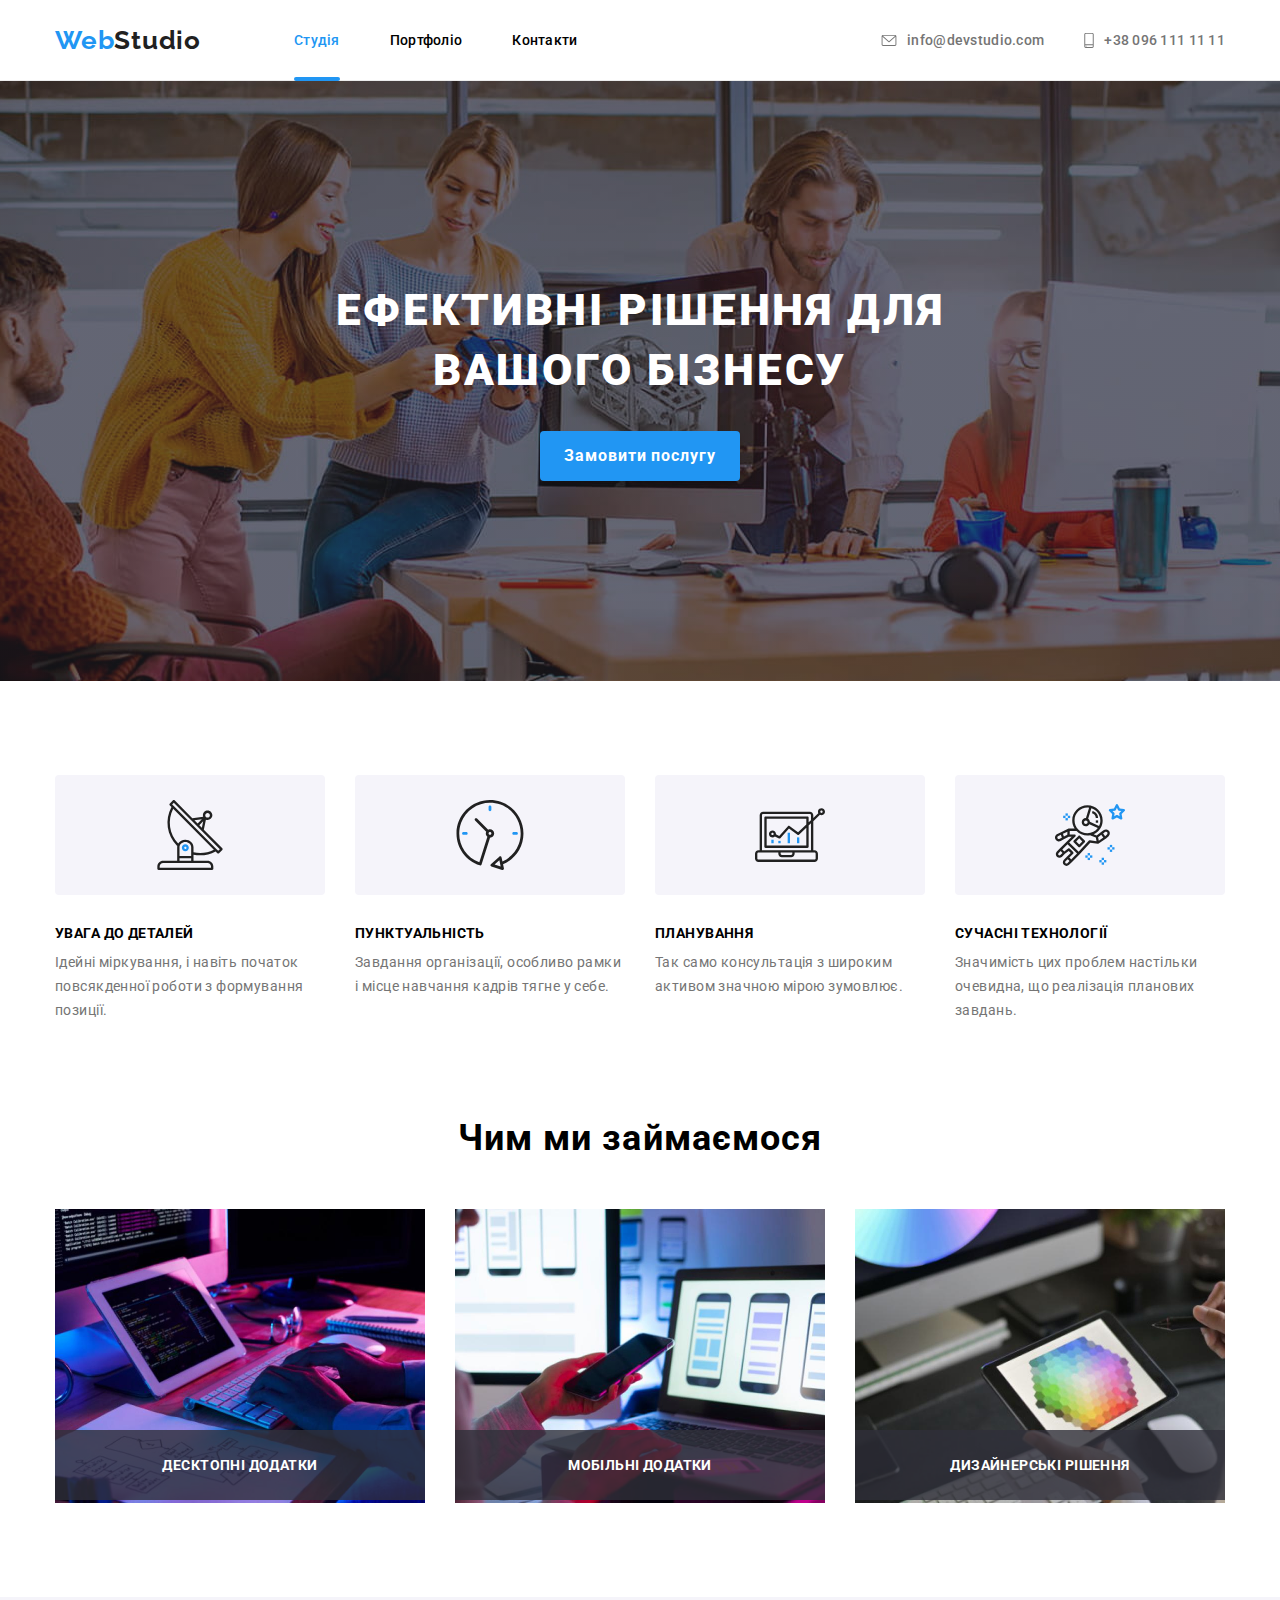
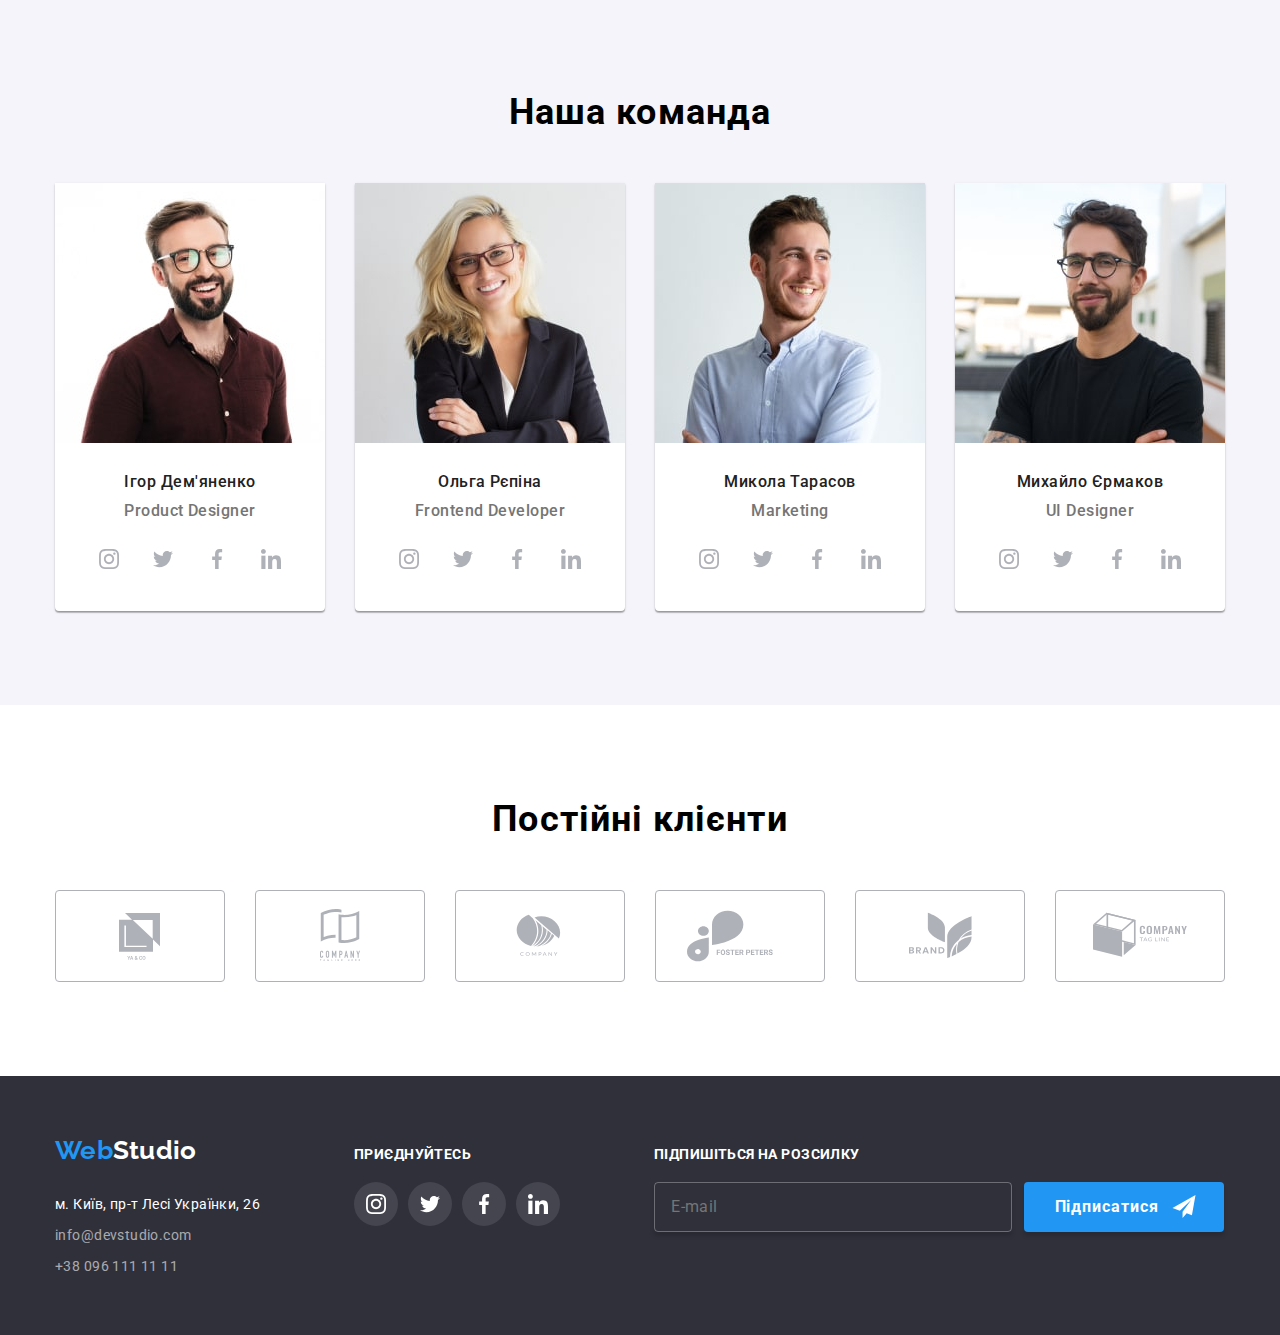
==== commit ee813aa8: "Better index with devices less 479 pixels of widt" ====
--- a/index.html
+++ b/index.html
@@ -335,42 +335,42 @@
       <div class="container">
         <h2 class="clients__title">Постійні клієнти</h2>
         <ul class="clients__list">
-          <li class="">
+          <li class="clients__item">
             <a href="#" class="clients__link">
               <svg class="clients__icon">
                 <use href="./images/icons.svg#icon-client-logo-1">
               </svg>
             </a>
           </li>
-          <li class="">
+          <li class="clients__item">
             <a href="#" class="clients__link">
               <svg class="clients__icon">
                 <use href="./images/icons.svg#icon-client-logo-2">
               </svg>
             </a>
           </li>
-          <li class="">
+          <li class="clients__item">
             <a href="#" class="clients__link">
               <svg class="clients__icon">
                 <use href="./images/icons.svg#icon-client-logo-3">
               </svg>
             </a>
           </li>
-          <li class="">
+          <li class="clients__item">
             <a href="#" class="clients__link">
               <svg class="clients__icon">
                 <use href="./images/icons.svg#icon-client-logo-4">
               </svg>
             </a>
           </li>
-          <li class="">
+          <li class="clients__item">
             <a href="#" class="clients__link">
               <svg class="clients__icon">
                 <use href="./images/icons.svg#icon-client-logo-5">
               </svg>
             </a>
           </li>
-          <li class="">
+          <li class="clients__item">
             <a href="#" class="clients__link">
               <svg class="clients__icon">
                 <use href="./images/icons.svg#icon-client-logo-6">
--- a/css/main.css
+++ b/css/main.css
@@ -10,4 +10,4 @@
  Consolas,  'Liberation Mono',  Menlo,- monospace;font-size:1em}small{font-size:80%}sub,sup{font-size:75%;line-height:0;position:relative;vertical-align:baseline}sub{bottom:-0.25em}sup{top:-0.5em}table{text-indent:0;border-color:inherit}button,input,optgroup,select,textarea{font-family:inherit;font-size:100%;line-height:1.15;margin:0}button,select{text-transform:none}button,[type='button'],[type='reset'],[type='submit']{-webkit-appearance:button}::-moz-focus-inner{border-style:none;padding:0}:-moz-focusring{outline:1px dotted ButtonText}:-moz-ui-invalid{box-shadow:none}legend{padding:0}progress{vertical-align:baseline}::-webkit-inner-spin-button,::-webkit-outer-spin-button{height:auto}[type='search']{-webkit-appearance:textfield;outline-offset:-2px}::-webkit-search-decoration{-webkit-appearance:none}::-webkit-file-upload-button{-webkit-appearance:button;font:inherit}summary{display:list-item}body{font-family:'Roboto', sans-serif;font-weight:400;font-size:14px;letter-spacing:0.28px;margin:0 auto;overflow-x:hidden}a{color:inherit;text-decoration:none}.container{margin:0 auto;padding:0 15px}@media screen and (min-width: 480px){.container{max-width:480px}}@media screen and (min-width: 768px){.container{max-width:768px}}@media screen and (min-width: 1200px){.container{max-width:1200px}}button{border:0px;border-radius:4px}button:focus{outline:none;border:1px solid #2196F3}h1,h2,h3,p,ul,li{padding:0;margin:0;list-style-type:none}.header{background-color:#fff;border-bottom:1px solid #ECECEC}.header .container{display:flex;align-items:center}.header__navigation-list{list-style-type:none;display:flex;gap:50px}.header__navigation-button{display:inline-block;padding:32px 0;font-weight:500;line-height:1.17;letter-spacing:0.28px;color:inherit;text-decoration:none}.header__navigation-button:hover,.header__navigation-button:focus{transition:all 0.3s;color:#2196F3;fill:#2196F3}.header__navigation-button-active{position:relative;display:inline-block;padding:32px 0;color:#2196F3;font-weight:500;line-height:1.17;letter-spacing:0.28px;text-decoration:none}.header__navigation-button-active::after{content:"";position:absolute;display:block;width:100%;height:4px;border-radius:2px;bottom:-1px;background-color:#2196F3}.header__contact-info{margin-left:auto;display:flex;gap:40px;color:#757575;list-style-type:none}.header__email{font-weight:500;line-height:1.17;letter-spacing:0.28px;color:inherit;text-decoration:none;display:flex;align-items:center;fill:#757575}.header__email:focus,.header__email:hover{transition:all 0.3s;color:#2196F3;fill:#2196F3}.header__email-icon{margin-right:10px}.header__email-icon:hover{transition:all 0.3s;color:#2196F3;fill:#2196F3}.header__tel{font-weight:500;line-height:1.17;letter-spacing:0.28px;color:inherit;text-decoration:none;display:flex;align-items:center;fill:#757575}.header__tel:hover,.header__tel:focus{transition:all 0.3s;color:#2196F3;fill:#2196F3}.header__phone-icon{margin-right:10px}.header__phone-icon:hover{transition:all 0.3s;color:#2196F3;fill:#2196F3}.logo{font-family:'Raleway';font-weight:700;font-size:26px;line-height:1.17;letter-spacing:0.78px;color:#212121;text-decoration:none;margin-right:93px}.logo__accent-text{transition:all 0.3s;color:#2196F3;fill:#2196F3}.hero{background:linear-gradient(rgba(47,48,58,0.4), rgba(47,48,58,0.4)),url("../images/Img.jpg");background-size:cover;background-position:center;padding-top:118px;padding-bottom:118px}@media screen and (min-device-pixel-ratio: 2), screen and (-moz-min-device-pixel-ratio: 2), screen and (-o-min-device-pixel-ratio: 2 / 1), screen and (-webkit-min-device-pixel-ratio: 2), screen and (min-resolution: 192dpi), screen and (min-resolution: 2dppx){.hero{padding:118px 0}}@media screen and (min-width: 768px){.hero{padding:118px 0}}@media screen and (min-width: 1200px){.hero{padding:200px 0}}.hero__container{display:flex;justify-content:center;align-items:center;flex-direction:column}.hero__header{color:var(--white);text-align:center;font-size:26px;font-weight:900;line-height:161.54%;letter-spacing:1.56px;text-transform:uppercase;max-width:360px;margin-bottom:30px;margin-left:auto;margin-right:auto;color:#fff}@media screen and (min-width: 1200px){.hero__header{max-width:696px;font-size:44px;font-weight:900;line-height:136.36%;letter-spacing:2.64px}}.hero__button{border-radius:4px;padding:10px 24px;margin:auto;font-weight:700;font-size:16px;line-height:1.87;letter-spacing:0.96px;cursor:pointer;background-color:#2196F3;color:#fff;box-shadow:0px 4px 4px 0px rgba(0,0,0,0.15)}.hero__button:hover,.hero__button:focus{background-color:#188CE8}.features{padding-top:60px;padding-bottom:60px}@media screen and (min-width: 1200px){.features{padding-top:94px;padding-bottom:0px}}.features__list{display:flex;justify-content:center;flex-wrap:wrap;gap:30px;list-style-type:none}@media screen and (min-width: 768px){.features__list{flex-wrap:wrap;justify-content:center}}@media screen and (min-width: 1200px){.features__list{flex-wrap:nowrap;justify-content:center}}.features__feature{max-width:450px;flex-shrink:0}@media screen and (min-width: 768px){.features__feature{max-width:354px}}@media screen and (min-width: 1200px){.features__feature{max-width:270px}}.features__background{display:flex;justify-content:center;width:100%;height:120px;padding:25px 100px;margin-bottom:30px;border-radius:4px;background-color:#F5F4FA}.features__icon{width:70px;height:70px}.features__label{font-size:inherit;font-weight:700;line-height:1.17;letter-spacing:0.42px;margin-bottom:10px;text-transform:uppercase;text-align:center}@media screen and (min-width: 768px){.features__label{text-align:start}}@media screen and (min-width: 1200px){.features__label{text-align:start}}.features__description{line-height:1.71;letter-spacing:0.42px;font-size:14px;color:#757575}.development{padding:94px 0;display:none}@media screen and (min-width: 1200px){.development{display:block}}.development__header{line-height:1.17;letter-spacing:1.08px;font-weight:700;font-size:36px;text-align:center;margin-bottom:50px}.development__list{display:flex;justify-content:center;gap:30px;list-style-type:none}.development__item{position:relative}.development__description{position:absolute;bottom:1%;width:100%;padding:27px 0px;background-color:rgba(47,48,58,0.8);font-weight:700;text-align:center;letter-spacing:0.42px;text-transform:uppercase;color:#fff}.team-section{background-color:#F5F4FA;padding:60px 0}@media screen and (min-width: 1200px){.team-section{padding:94px 0}}.team-section__header{line-height:1.17;letter-spacing:0.84px;font-weight:700;font-size:28px;text-align:center;margin-bottom:30px}@media screen and (min-width: 1200px){.team-section__header{margin-bottom:50px;font-size:36px;letter-spacing:1.08px}}.team-section__list{list-style-type:none;display:flex;justify-content:center;flex-wrap:wrap;gap:30px}@media screen and (min-width: 768px){.team-section__list{flex-wrap:wrap;justify-content:center}}@media screen and (min-width: 1200px){.team-section__list{flex-wrap:nowrap;align-items:center;justify-content:center}}.team-section__employee{background-color:#fff;border-radius:0px 0px 4px 4px;box-shadow:0px 2px 1px 0px rgba(0,0,0,0.2),0px 1px 1px 0px rgba(0,0,0,0.14),0px 1px 3px 0px rgba(0,0,0,0.12)}@media screen and (min-width: 480px){.team-section__employee{max-width:450px;max-height:622px}}@media screen and (min-width: 768px){.team-section__employee{max-width:354px;max-height:536px}}@media screen and (min-width: 1200px){.team-section__employee{max-width:270px;max-height:428px}}.team-section__name-job{padding-top:30px;padding-bottom:30px}.team-section__name,.team-section__job{font-size:16px;line-height:1.17;font-weight:500;letter-spacing:0.48px;display:flex;justify-content:center;color:#212121}.team-section__name{margin-bottom:10px}.team-section__job{color:#757575}.social-links{list-style-type:none;display:flex;justify-content:center;gap:10px;margin-top:16px}.social-links__team{transition:300ms;display:inline-block;border-radius:50%;padding:12px 12px;fill:#afb1b8;width:44px;height:44px}.social-links__team:hover,.social-links__team:focus{transition:300ms;background-color:#2196F3;fill:#fff}.social-links__icon{width:20px;height:20px}.social-links__item{border-radius:50%}.social-links__link{transition:300ms;display:inline-block;padding:12px 12px;fill:#fff;border-radius:50%;background-color:rgba(255,255,255,0.1);width:44px;height:44px}.social-links__link:hover,.social-links__link:focus{transition:300ms;background-color:#2196F3}.clients{padding:60px 0}@media screen and (min-width: 1200px){.clients{padding:94px 0}}.clients__title{margin-bottom:30px;text-align:center;font-size:28px;letter-spacing:0.84px}@media screen and (min-width: 1200px){.clients__title{margin-bottom:50px;font-size:36px;letter-spacing:1.08px}}.clients__list{display:flex;justify-content:center;align-items:center;gap:30px;flex-wrap:wrap;max-width:480px}@media screen and (min-width: 768px){.clients__list{flex-wrap:wrap;justify-content:center;max-width:768px}}@media screen and (min-width: 1200px){.clients__list{flex-wrap:nowrap;align-items:center;justify-content:center;max-width:1200px}}.clients__link{transition:300ms;display:flex;justify-content:center;align-items:center;fill:#afb1b8;padding:16px 32px;width:210px;height:92px;border-radius:4px;border:1px solid #afb1b8}.clients__link:hover,.clients__link:focus{transition:300ms;border-color:#2196F3;color:#2196F3;fill:#2196F3}@media screen and (min-width: 768px){.clients__link{flex-basis:calc((100% - 60px) / 2);max-width:226px}}@media screen and (min-width: 1200px){.clients__link{max-width:170px}}.clients__icon{transition:300ms;width:106px;height:60px}.footer{background-color:#2F303A;padding-top:60px;padding-bottom:60px}.footer__contacts{text-align:center}@media screen and (min-width: 768px){.footer__contacts{display:flex;justify-content:space-between;flex-wrap:wrap}}@media screen and (min-width: 1200px){.footer__contacts{flex-wrap:nowrap;text-align:start;align-items:baseline;justify-content:space-between;gap:94px}}.footer__info{margin-bottom:60px;text-align:center}@media screen and (min-width: 768px){.footer__info{flex-basis:50%;margin-left:0px;margin-right:0px}}@media screen and (min-width: 1200px){.footer__info{flex-basis:content;margin-bottom:0px;text-align:start}}.footer__social{margin-bottom:60px}@media screen and (min-width: 768px){.footer__social{flex-basis:50%;margin-bottom:0px;margin-left:0px;margin-right:0px}}@media screen and (min-width: 1200px){.footer__social{flex-basis:content;margin-bottom:0px}}.footer__newsletter{flex-grow:1}.footer__logo{color:#fff;text-decoration:none;font-family:'Raleway';font-weight:700;font-size:26px}.footer__text-footer-logo{color:#2196F3}.footer__contact-address{margin-top:28px}.footer__contact-info{all:initial;font-family:inherit;flex-direction:column;text-align:center}@media screen and (min-width: 1200px){.footer__contact-info{text-align:start}}.footer__contact-info li{list-style-type:none}.footer__contact-info li:not(:first-child){margin-top:12px}.footer__studio-address{line-height:1.14;letter-spacing:0.42px;font-size:14px;color:#fff}.footer__email,.footer__tel{font-size:14px;line-height:1.14;letter-spacing:0.42px;text-decoration:none;color:rgba(255,255,255,0.6)}.footer__title{margin-bottom:20px;color:#fff;font-size:14px;font-weight:700;letter-spacing:0.42px;text-transform:uppercase}.footer__newsletter-title{margin-bottom:20px;color:#fff;font-size:14px;font-weight:700;letter-spacing:0.42px;text-transform:uppercase}.footer__form{min-width:450px;display:flex;flex-direction:column}@media screen and (min-width: 1200px){.footer__form{flex-direction:row}}.footer__form-input{padding-left:16px;padding-bottom:15px;padding-top:15px;flex-grow:1;font-size:16px;line-height:125%;letter-spacing:0.48px;min-width:450px;margin:0 auto 20px auto;max-height:50px;border-radius:4px;background-color:rgba(33,150,243,0);border:1px solid rgba(255,255,255,0.3);box-shadow:0px 4px 4px 0px rgba(0,0,0,0.15);color:#fff}@media screen and (min-width: 1200px){.footer__form-input{max-width:358px;min-width:1px;margin:0}}.footer__form-button{max-width:200px;margin:0 auto;font-weight:700;font-size:16px;line-height:187.5%;letter-spacing:0.96px;color:#fff;background:#2196F3;box-shadow:0px 4px 4px rgba(0,0,0,0.15);border-radius:4px;border:none;cursor:pointer;display:flex;align-items:center;padding-top:10px;padding-bottom:10px;padding-right:28px;padding-left:28px;position:relative;transition-property:background-color;transition-duration:250ms;transition-timing-function:cubic-bezier(0.4, 0, 0.2, 1)}.footer__form-button:hover,.footer__form-button:focus{background:#188CE8;box-shadow:0px 4px 4px 0px rgba(0,0,0,0.15)}@media screen and (min-width: 1200px){.footer__form-button{margin-left:12px}}.footer__button-text{padding-left:2.5px;padding-right:2.5px}.footer__form-icon{fill:#fff;width:24px;height:24px;margin-left:10px}.project-area{padding:94px 0px}.project-area__filter-list{list-style-type:none;display:flex;flex-direction:row;justify-content:center;gap:8px;margin-bottom:50px}.project-area__filter{gap:30px;padding:6px 22px;font-family:'Roboto';font-weight:500;font-size:16px;line-height:1.62;letter-spacing:0.48px;text-align:center;cursor:pointer;font-family:inherit;background-color:#F5F4FA;color:#212121}.project-area__filter:hover,.project-area__filter:focus{color:#fff;background-color:#2196F3;box-shadow:0px 2px 2px 0px rgba(0,0,0,0.12),0px 1px 2px 0px rgba(0,0,0,0.08),0px 3px 1px 0px rgba(0,0,0,0.1);transition:all 0.3s}.project-area__list{list-style-type:none;display:grid;grid-template-columns:repeat(3, 1fr);justify-content:center;gap:30px}.project-area__item{display:flex;flex-direction:column;border:1px solid #EEE}.project-area__item:hover{transition:300ms;box-shadow:1px 4px 6px 0px rgba(0,0,0,0.16),0px 4px 4px 0px rgba(0,0,0,0.06),0px 1px 1px 0px rgba(0,0,0,0.12)}.project-area__item:hover .project-area__section-description{transform:translateY(0)}.project-area__project{background-color:#fff;text-decoration:none}.project-area__project:focus{transition:300ms;box-shadow:1px 4px 6px 0px rgba(0,0,0,0.16),0px 4px 4px 0px rgba(0,0,0,0.06),0px 1px 1px 0px rgba(0,0,0,0.12)}.project-area__project:focus .project-area__section-description{transform:translateY(0)}.project-area__project img{display:block}.project-area__product-img{position:relative;overflow:hidden}.project-area__section-description{position:absolute;top:0;left:0;transform:translateY(150%);transition-timing-function:cubic-bezier(0.4, 0, 0.2, 1);transition-duration:250ms;transition-property:transform}.project-area__text-description{font-size:18px;line-height:155.56%;letter-spacing:0.54px;color:#fff;padding:63px 24px;background-color:rgba(33,150,243,0.8)}.project-area__details{padding:20px 24px}.project-area__title{font-weight:700;font-size:18px;line-height:2;letter-spacing:1.08px;color:#212121}.project-area__description{font-size:16px;line-height:1.87;letter-spacing:0.48px;color:#757575}.backdrop{position:fixed;top:0;left:0;width:100%;height:100%;background-color:rgba(0,0,0,0.2);opacity:1;transition-duration:250ms;transition-timing-function:cubic-bezier(0.4, 0, 0.2, 1);z-index:1}.backdrop.is-hidden{opacity:0;pointer-events:none}.modal{position:absolute;top:50%;left:50%;transform:translate(-50%, -50%);padding:40px;width:528px;height:581px;background-color:#fff;opacity:1;border-radius:4px;box-shadow:0px 2px 1px 0px rgba(0,0,0,0.2),0px 1px 1px 0px rgba(0,0,0,0.14),0px 1px 3px 0px rgba(0,0,0,0.12);transition-duration:250ms;transition-timing-function:cubic-bezier(0.4, 0, 0.2, 1)}.modal__button{display:flex;position:absolute;top:8px;right:8px;width:30px;height:30px;align-items:center;border-radius:50%;background-color:#fff;border:1px solid rgba(0,0,0,0.1);cursor:pointer}.modal__button:hover .modal__icon,.modal__button:focus .modal__icon{fill:#2196F3;transition-duration:250ms}.modal__icon{width:18px;height:18px;fill:#000}.modal__title{display:flex;justify-content:space-around;color:#212121;text-align:center;font-family:Roboto;font-size:20px;font-style:normal;font-weight:700;line-height:normal;letter-spacing:0.6px;margin-bottom:12px}.form__contact{position:relative;display:flex;flex-direction:column;margin-top:10px}.form__label{margin-bottom:4px;color:#757575;font-family:Roboto;font-size:12px;font-style:normal;font-weight:400;line-height:normal;letter-spacing:0.12px}.form__input{padding-left:42px;padding-top:12px;padding-bottom:12px;border-radius:4px;border:1px solid rgba(33,33,33,0.2);height:40px}.form__input:focus{outline:1px solid #2196F3}.form__input:focus+.form__icon{fill:#2196F3}.form__textarea{resize:none;min-height:120px;border-radius:4px;border:1px solid rgba(33,33,33,0.2);padding:12px 16px;transition-property:outline;transition-duration:250ms;transition-timing-function:cubic-bezier(0.4, 0, 0.2, 1)}.form__textarea:focus{outline:1px solid #2196F3}.form__textarea::placeholder{font-size:12px;letter-spacing:0.12px;color:rgba(117,117,117,0.5)}.form__icon{position:absolute;top:29px;left:12px;width:18px;height:18px}.form__check-icon{height:15px;width:16px}.form__link{color:#2196F3;font-family:Roboto;font-size:14px;font-style:normal;font-weight:400;line-height:24px;letter-spacing:0.42px;text-decoration-line:underline;text-underline-offset:2px;margin-left:5px}.form__checkbox{margin-top:20px}.form__check-icon__hidden{position:absolute;width:1px;height:1px;margin:-1px;border:0;padding:0;white-space:nowrap;clip-path:inset(100%);clip:rect(0 0 0 0);overflow:hidden}.form__agree-label{display:flex;justify-content:center;align-items:center;line-height:171.43%;letter-spacing:0.42px;color:gray;cursor:pointer}.form__agree-label span{display:flex;width:16px;height:15px;border:2px solid #000;border-radius:2px;margin-right:8px;fill:transparent;transition-duration:0ms;transition-timing-function:cubic-bezier(0.4, 0, 0.2, 1)}.form__check:checked+.form__agree-label span{background-color:#2196F3;border:none;fill:#fff;transition-duration:250ms;transition-timing-function:cubic-bezier(0.4, 0, 0.2, 1)}.form__send{margin-top:30px;margin-left:auto;margin-right:auto;display:flex;justify-content:center;padding:10px 52px;border-radius:4px;border:none;background:#2196F3;color:#FFF;text-align:center;font-family:Roboto;font-size:16px;font-style:normal;font-weight:700;line-height:30px;letter-spacing:0.96px}.form__send:hover,.form__send:focus{background:#188CE8;box-shadow:0px 4px 4px 0px rgba(0,0,0,0.15);transition-duration:250ms}
+ monospace;font-size:1em}small{font-size:80%}sub,sup{font-size:75%;line-height:0;position:relative;vertical-align:baseline}sub{bottom:-0.25em}sup{top:-0.5em}table{text-indent:0;border-color:inherit}button,input,optgroup,select,textarea{font-family:inherit;font-size:100%;line-height:1.15;margin:0}button,select{text-transform:none}button,[type='button'],[type='reset'],[type='submit']{-webkit-appearance:button}::-moz-focus-inner{border-style:none;padding:0}:-moz-focusring{outline:1px dotted ButtonText}:-moz-ui-invalid{box-shadow:none}legend{padding:0}progress{vertical-align:baseline}::-webkit-inner-spin-button,::-webkit-outer-spin-button{height:auto}[type='search']{-webkit-appearance:textfield;outline-offset:-2px}::-webkit-search-decoration{-webkit-appearance:none}::-webkit-file-upload-button{-webkit-appearance:button;font:inherit}summary{display:list-item}a{color:inherit;text-decoration:none}.container{margin:0 auto;padding:0 15px}@media screen and (min-width: 480px){.container{max-width:480px}}@media screen and (min-width: 768px){.container{max-width:768px}}@media screen and (min-width: 1200px){.container{max-width:1200px}}button{border:0px;border-radius:4px}button:focus{outline:none;border:1px solid #2196F3}h1,h2,h3,p,ul,li{padding:0;margin:0;list-style-type:none}img{display:block;max-width:100%;height:auto}body{font-family:'Roboto', sans-serif;font-weight:400;font-size:14px;letter-spacing:0.28px;margin:0 auto;overflow-x:hidden}@media screen and (min-width: 480px){body{overflow-x:hidden}}.header{background-color:#fff;border-bottom:1px solid #ECECEC}.header .container{display:flex;align-items:center}.header__navigation-list{list-style-type:none;display:flex;gap:50px}@media screen and (min-width: 480px){.header__navigation-list{display:none}}@media screen and (min-width: 768px){.header__navigation-list{list-style-type:none;display:flex;gap:50px}}@media screen and (min-width: 1200px){.header__navigation-list{list-style-type:none;display:flex;gap:50px}}.header__navigation-button{display:inline-block;padding:32px 0;font-weight:500;line-height:1.17;letter-spacing:0.28px;color:inherit;text-decoration:none}.header__navigation-button:hover,.header__navigation-button:focus{transition:all 0.3s;color:#2196F3;fill:#2196F3}.header__navigation-button-active{position:relative;display:inline-block;padding:32px 0;color:#2196F3;font-weight:500;line-height:1.17;letter-spacing:0.28px;text-decoration:none}.header__navigation-button-active::after{content:"";position:absolute;display:block;width:100%;height:4px;border-radius:2px;bottom:-1px;background-color:#2196F3}@media screen and (min-width: 480px){.header__contact-info{display:none}}@media screen and (min-width: 768px){.header__contact-info{margin-left:auto;display:block;gap:10px;color:#757575}}@media screen and (min-width: 1200px){.header__contact-info{margin-left:auto;display:flex;gap:40px}}.header__email{font-weight:500;font-size:12px;line-height:1.17;letter-spacing:0.28px;color:inherit;text-decoration:none;display:flex;align-items:center;fill:#757575}.header__email:focus,.header__email:hover{transition:all 0.3s;color:#2196F3;fill:#2196F3}@media screen and (min-width: 768px){.header__email{margin-bottom:10px}}@media screen and (min-width: 1200px){.header__email{margin-bottom:0px;font-size:14px}}.header__email-icon{margin-right:10px}.header__email-icon:hover{transition:all 0.3s;color:#2196F3;fill:#2196F3}.header__tel{font-weight:500;font-size:12px;line-height:1.17;letter-spacing:0.28px;color:inherit;text-decoration:none;display:flex;align-items:center;fill:#757575}.header__tel:hover,.header__tel:focus{transition:all 0.3s;color:#2196F3;fill:#2196F3}@media screen and (min-width: 1200px){.header__tel{margin-bottom:0px;font-size:14px}}.header__phone-icon{margin-right:10px}.header__phone-icon:hover{transition:all 0.3s;color:#2196F3;fill:#2196F3}@media screen and (max-width: 479px){.header__navigation-list,.header__contact-info{display:none}}.logo{font-family:'Raleway';font-weight:700;font-size:24px;line-height:1.17;letter-spacing:0.78px;color:#212121;text-decoration:none;padding-top:15px;padding-bottom:15px}@media screen and (min-width: 768px){.logo{margin-right:88px}}@media screen and (min-width: 1200px){.logo{margin-right:93px;font-size:26px}}.logo__accent-text{transition:all 0.3s;color:#2196F3;fill:#2196F3}.hero{background:linear-gradient(rgba(47,48,58,0.4), rgba(47,48,58,0.4)),url("../images/Img.jpg");background-size:cover;background-position:center;padding-top:118px;padding-bottom:118px}@media screen and (min-device-pixel-ratio: 2), screen and (-moz-min-device-pixel-ratio: 2), screen and (-o-min-device-pixel-ratio: 2 / 1), screen and (-webkit-min-device-pixel-ratio: 2), screen and (min-resolution: 192dpi), screen and (min-resolution: 2dppx){.hero{padding:118px 0}}@media screen and (min-width: 768px){.hero{padding:118px 0}}@media screen and (min-width: 1200px){.hero{padding:200px 0}}.hero__container{display:flex;justify-content:center;align-items:center;flex-direction:column}.hero__header{color:var(--white);text-align:center;font-size:26px;font-weight:900;line-height:161.54%;letter-spacing:1.56px;text-transform:uppercase;max-width:360px;margin-bottom:30px;margin-left:auto;margin-right:auto;color:#fff}@media screen and (min-width: 1200px){.hero__header{max-width:696px;font-size:44px;font-weight:900;line-height:136.36%;letter-spacing:2.64px}}.hero__button{border-radius:4px;padding:10px 24px;margin:auto;font-weight:700;font-size:16px;line-height:1.87;letter-spacing:0.96px;cursor:pointer;background-color:#2196F3;color:#fff;box-shadow:0px 4px 4px 0px rgba(0,0,0,0.15)}.hero__button:hover,.hero__button:focus{background-color:#188CE8}.features{padding-top:60px;padding-bottom:60px}@media screen and (min-width: 1200px){.features{padding-top:94px;padding-bottom:0px}}.features__list{display:flex;justify-content:center;flex-wrap:wrap;gap:30px;list-style-type:none}@media screen and (min-width: 768px){.features__list{flex-wrap:wrap;justify-content:center}}@media screen and (min-width: 1200px){.features__list{flex-wrap:nowrap;justify-content:center}}.features__feature{flex-shrink:0}@media screen and (max-width: 479px){.features__feature{max-width:100%}}@media screen and (min-width: 480px){.features__feature{max-width:450px}}@media screen and (min-width: 768px){.features__feature{max-width:354px}}@media screen and (min-width: 1200px){.features__feature{max-width:270px}}.features__background{display:flex;justify-content:center;width:100%;height:120px;padding:25px 0px;margin-bottom:30px;border-radius:4px;background-color:#F5F4FA}.features__icon{width:70px;height:70px}.features__label{font-size:inherit;font-weight:700;line-height:1.17;letter-spacing:0.42px;margin-bottom:10px;text-transform:uppercase;text-align:center}@media screen and (min-width: 768px){.features__label{text-align:start}}@media screen and (min-width: 1200px){.features__label{text-align:start}}.features__description{line-height:1.71;letter-spacing:0.42px;font-size:14px;color:#757575}.development{padding:94px 0;display:none}@media screen and (min-width: 1200px){.development{display:block}}.development__header{line-height:1.17;letter-spacing:1.08px;font-weight:700;font-size:36px;text-align:center;margin-bottom:50px}.development__list{display:flex;justify-content:center;gap:30px;list-style-type:none}.development__item{position:relative}.development__description{position:absolute;bottom:1%;width:100%;padding:27px 0px;background-color:rgba(47,48,58,0.8);font-weight:700;text-align:center;letter-spacing:0.42px;text-transform:uppercase;color:#fff}.team-section{background-color:#F5F4FA;padding:60px 0}@media screen and (min-width: 1200px){.team-section{padding:94px 0}}.team-section__header{line-height:1.17;letter-spacing:0.84px;font-weight:700;font-size:28px;text-align:center;margin-bottom:30px}@media screen and (min-width: 1200px){.team-section__header{margin-bottom:50px;font-size:36px;letter-spacing:1.08px}}.team-section__list{list-style-type:none;display:flex;justify-content:center;flex-wrap:wrap;gap:30px}@media screen and (min-width: 768px){.team-section__list{flex-wrap:wrap;justify-content:center}}@media screen and (min-width: 1200px){.team-section__list{flex-wrap:nowrap;align-items:center;justify-content:center}}.team-section__employee{background-color:#fff;border-radius:0px 0px 4px 4px;box-shadow:0px 2px 1px 0px rgba(0,0,0,0.2),0px 1px 1px 0px rgba(0,0,0,0.14),0px 1px 3px 0px rgba(0,0,0,0.12)}@media screen and (min-width: 480px){.team-section__employee{max-width:450px;max-height:622px}}@media screen and (min-width: 768px){.team-section__employee{max-width:354px;max-height:536px}}@media screen and (min-width: 1200px){.team-section__employee{max-width:270px;max-height:428px}}.team-section__name-job{padding-top:30px;padding-bottom:30px}.team-section__name,.team-section__job{font-size:16px;line-height:1.17;font-weight:500;letter-spacing:0.48px;display:flex;justify-content:center;color:#212121}.team-section__name{margin-bottom:10px}.team-section__job{color:#757575}.social-links{list-style-type:none;display:flex;justify-content:center;gap:10px;margin-top:16px;flex-wrap:wrap}.social-links__team{transition:300ms;display:inline-block;border-radius:50%;padding:12px 12px;fill:#afb1b8;width:44px;height:44px}.social-links__team:hover,.social-links__team:focus{transition:300ms;background-color:#2196F3;fill:#fff}.social-links__icon{width:20px;height:20px}.social-links__item{border-radius:50%}.social-links__link{transition:300ms;display:inline-block;padding:12px 12px;fill:#fff;border-radius:50%;background-color:rgba(255,255,255,0.1);width:44px;height:44px}.social-links__link:hover,.social-links__link:focus{transition:300ms;background-color:#2196F3}.clients{padding:60px 0}@media screen and (min-width: 1200px){.clients{padding:94px 0}}.clients__title{margin-bottom:30px;text-align:center;font-size:28px;letter-spacing:0.84px}@media screen and (min-width: 1200px){.clients__title{margin-bottom:50px;font-size:36px;letter-spacing:1.08px}}.clients__list{display:flex;justify-content:center;align-items:center;gap:30px;flex-wrap:wrap;max-width:480px}@media screen and (min-width: 768px){.clients__list{flex-wrap:wrap;justify-content:center;max-width:768px}}@media screen and (min-width: 1200px){.clients__list{flex-wrap:nowrap;align-items:center;justify-content:center;max-width:1200px}}.clients__link{transition:300ms;display:flex;justify-content:center;align-items:center;fill:#afb1b8;padding:16px 0px;width:210px;height:92px;border-radius:4px;border:1px solid #afb1b8}.clients__link:hover,.clients__link:focus{transition:300ms;border-color:#2196F3;color:#2196F3;fill:#2196F3}@media screen and (max-width: 240px){.clients__link{width:110px}}@media screen and (min-width: 480px){.clients__link{max-width:210px}}@media screen and (min-width: 768px){.clients__link{flex-basis:calc((100% - 60px) / 2);max-width:226px}}@media screen and (min-width: 1200px){.clients__link{max-width:170px}}.clients__icon{transition:300ms;width:106px;height:60px}.footer{background-color:#2F303A;padding-top:60px;padding-bottom:60px}.footer__contacts{text-align:center}@media screen and (min-width: 768px){.footer__contacts{display:flex;justify-content:space-between;flex-wrap:wrap}}@media screen and (min-width: 1200px){.footer__contacts{flex-wrap:nowrap;text-align:start;align-items:baseline;justify-content:space-between;gap:94px}}.footer__info{margin-bottom:60px;text-align:center}@media screen and (min-width: 768px){.footer__info{flex-basis:50%;margin-left:0px;margin-right:0px}}@media screen and (min-width: 1200px){.footer__info{flex-basis:content;margin-bottom:0px;text-align:start}}.footer__social{margin-bottom:60px}@media screen and (min-width: 768px){.footer__social{flex-basis:50%;margin-bottom:0px;margin-left:0px;margin-right:0px}}@media screen and (min-width: 1200px){.footer__social{flex-basis:content;margin-bottom:0px}}.footer__newsletter{flex-grow:1}.footer__logo{color:#fff;text-decoration:none;font-family:'Raleway';font-weight:700;font-size:26px}.footer__text-footer-logo{color:#2196F3}.footer__contact-address{margin-top:28px}.footer__contact-info{all:initial;font-family:inherit;flex-direction:column;text-align:center}@media screen and (min-width: 1200px){.footer__contact-info{text-align:start}}.footer__contact-info li{list-style-type:none}.footer__contact-info li:not(:first-child){margin-top:12px}.footer__studio-address{line-height:1.14;letter-spacing:0.42px;font-size:14px;color:#fff}.footer__email,.footer__tel{font-size:14px;line-height:1.14;letter-spacing:0.42px;text-decoration:none;color:rgba(255,255,255,0.6)}.footer__title{margin-bottom:20px;color:#fff;font-size:14px;font-weight:700;letter-spacing:0.42px;text-transform:uppercase}.footer__newsletter-title{margin-bottom:20px;color:#fff;font-size:14px;font-weight:700;letter-spacing:0.42px;text-transform:uppercase}.footer__form{display:flex;flex-direction:column}@media screen and (min-width: 1200px){.footer__form{flex-direction:row}}.footer__form-input{padding-left:16px;padding-bottom:15px;padding-top:15px;flex-grow:1;font-size:16px;line-height:125%;letter-spacing:0.48px;min-width:100%;margin:0 0 20px 0;max-height:50px;border-radius:4px;background-color:rgba(33,150,243,0);border:1px solid rgba(255,255,255,0.3);box-shadow:0px 4px 4px 0px rgba(0,0,0,0.15);color:#fff}@media screen and (min-width: 480px){.footer__form-input{margin:0 auto 20px auto;min-width:none;max-width:450px}}@media screen and (min-width: 768px){.footer__form-input{min-width:450px}}@media screen and (min-width: 1200px){.footer__form-input{max-width:358px;min-width:1px;margin:0}}.footer__form-button{max-width:200px;margin:0;font-weight:700;font-size:16px;line-height:187.5%;letter-spacing:0.96px;color:#fff;background:#2196F3;box-shadow:0px 4px 4px rgba(0,0,0,0.15);border-radius:4px;border:none;cursor:pointer;display:flex;align-items:center;padding-top:10px;padding-bottom:10px;padding-right:auto;padding-left:auto;position:relative;transition-property:background-color;transition-duration:250ms;transition-timing-function:cubic-bezier(0.4, 0, 0.2, 1)}.footer__form-button:hover,.footer__form-button:focus{background:#188CE8;box-shadow:0px 4px 4px 0px rgba(0,0,0,0.15)}@media screen and (max-width: 235px){.footer__form-button{justify-content:center}}@media screen and (min-width: 236px) and (max-width: 479px){.footer__form-button{padding-top:10px;padding-bottom:10px;padding-right:28px;padding-left:28px;margin:0 auto}}@media screen and (min-width: 480px){.footer__form-button{padding-top:10px;padding-bottom:10px;padding-right:28px;padding-left:28px;margin:0 auto}}@media screen and (min-width: 1200px){.footer__form-button{margin-left:12px}}.footer__button-text{padding-left:2.5px;padding-right:2.5px}.footer__form-icon{fill:#fff;width:24px;height:24px;margin-left:10px;display:none}@media screen and (min-width: 186px){.footer__form-icon{display:flex}}.project-area{padding:60px 0}@media screen and (min-width: 1200px){.project-area{padding:94px 0}}.project-area__filter-list{list-style-type:none;display:flex;flex-direction:row;justify-content:start;flex-wrap:wrap;gap:12px;margin-bottom:40px}@media screen and (min-width: 768px){.project-area__filter-list{flex-direction:row;justify-content:center;gap:8px;margin-bottom:30px}}@media screen and (min-width: 1200px){.project-area__filter-list{margin-bottom:50px}}.project-area__filter{gap:30px;padding:6px 22px;font-family:'Roboto';font-weight:500;font-size:16px;line-height:1.62;letter-spacing:0.48px;text-align:center;cursor:pointer;font-family:inherit;background-color:#F5F4FA;color:#212121}.project-area__filter:hover,.project-area__filter:focus{color:#fff;background-color:#2196F3;box-shadow:0px 2px 2px 0px rgba(0,0,0,0.12),0px 1px 2px 0px rgba(0,0,0,0.08),0px 3px 1px 0px rgba(0,0,0,0.1);transition:all 0.3s}.project-area__list{list-style-type:none;display:flex;justify-content:center;flex-wrap:wrap;gap:30px}@media screen and (min-width: 768px){.project-area__list{flex-wrap:nowrap;display:grid;grid-template-columns:repeat(2, 1fr);gap:30px}}@media screen and (min-width: 1200px){.project-area__list{grid-template-columns:repeat(3, 1fr)}}.project-area__item{border:1px solid #EEE}@media screen and (min-width: 480px){.project-area__item{max-width:450px;max-height:404px;margin:0px}}@media screen and (min-width: 768px){.project-area__item{flex-basis:calc((100% - 30px) / 2);max-width:354px;max-height:440px;margin:0px}}@media screen and (min-width: 1200px){.project-area__item{flex-basis:calc((100% - 60px) / 3);max-width:370px;max-height:404px;margin:0px}}.project-area__item:hover{transition:300ms;box-shadow:1px 4px 6px 0px rgba(0,0,0,0.16),0px 4px 4px 0px rgba(0,0,0,0.06),0px 1px 1px 0px rgba(0,0,0,0.12)}.project-area__item:hover .project-area__section-description{transform:translateY(0)}.project-area__project{background-color:#fff;text-decoration:none}.project-area__project:focus{transition:300ms;box-shadow:1px 4px 6px 0px rgba(0,0,0,0.16),0px 4px 4px 0px rgba(0,0,0,0.06),0px 1px 1px 0px rgba(0,0,0,0.12)}.project-area__project:focus .project-area__section-description{transform:translateY(0)}.project-area__project img{display:block}.project-area__product-img{position:relative;overflow:hidden}.project-area__section-description{position:absolute;top:0;left:0;transform:translateY(150%);transition-timing-function:cubic-bezier(0.4, 0, 0.2, 1);transition-duration:250ms;transition-property:transform}.project-area__text-description{font-size:18px;line-height:155.56%;letter-spacing:0.54px;color:#fff;padding:63px 24px;background-color:rgba(33,150,243,0.8)}.project-area__details{padding:20px 24px}.project-area__title{font-weight:700;font-size:18px;line-height:2;letter-spacing:1.08px;color:#212121}.project-area__description{font-size:16px;line-height:1.87;letter-spacing:0.48px;color:#757575}.backdrop{position:fixed;top:0;left:0;width:100%;height:100%;background-color:rgba(0,0,0,0.2);opacity:1;transition-duration:250ms;transition-timing-function:cubic-bezier(0.4, 0, 0.2, 1);z-index:1}.backdrop.is-hidden{opacity:0;pointer-events:none}.modal{position:absolute;top:50%;left:50%;transform:translate(-50%, -50%);padding:40px;width:528px;height:581px;background-color:#fff;opacity:1;border-radius:4px;box-shadow:0px 2px 1px 0px rgba(0,0,0,0.2),0px 1px 1px 0px rgba(0,0,0,0.14),0px 1px 3px 0px rgba(0,0,0,0.12);transition-duration:250ms;transition-timing-function:cubic-bezier(0.4, 0, 0.2, 1)}.modal__button{display:flex;position:absolute;top:8px;right:8px;width:30px;height:30px;align-items:center;border-radius:50%;background-color:#fff;border:1px solid rgba(0,0,0,0.1);cursor:pointer}.modal__button:hover .modal__icon,.modal__button:focus .modal__icon{fill:#2196F3;transition-duration:250ms}.modal__icon{width:18px;height:18px;fill:#000}.modal__title{display:flex;justify-content:space-around;color:#212121;text-align:center;font-family:Roboto;font-size:20px;font-style:normal;font-weight:700;line-height:normal;letter-spacing:0.6px;margin-bottom:12px}.form__contact{position:relative;display:flex;flex-direction:column;margin-top:10px}.form__label{margin-bottom:4px;color:#757575;font-family:Roboto;font-size:12px;font-style:normal;font-weight:400;line-height:normal;letter-spacing:0.12px}.form__input{padding-left:42px;padding-top:12px;padding-bottom:12px;border-radius:4px;border:1px solid rgba(33,33,33,0.2);height:40px}.form__input:focus{outline:1px solid #2196F3}.form__input:focus+.form__icon{fill:#2196F3}.form__textarea{resize:none;min-height:120px;border-radius:4px;border:1px solid rgba(33,33,33,0.2);padding:12px 16px;transition-property:outline;transition-duration:250ms;transition-timing-function:cubic-bezier(0.4, 0, 0.2, 1)}.form__textarea:focus{outline:1px solid #2196F3}.form__textarea::placeholder{font-size:12px;letter-spacing:0.12px;color:rgba(117,117,117,0.5)}.form__icon{position:absolute;top:29px;left:12px;width:18px;height:18px}.form__check-icon{height:15px;width:16px}.form__link{color:#2196F3;font-family:Roboto;font-size:14px;font-style:normal;font-weight:400;line-height:24px;letter-spacing:0.42px;text-decoration-line:underline;text-underline-offset:2px;margin-left:5px}.form__checkbox{margin-top:20px}.form__check-icon__hidden{position:absolute;width:1px;height:1px;margin:-1px;border:0;padding:0;white-space:nowrap;clip-path:inset(100%);clip:rect(0 0 0 0);overflow:hidden}.form__agree-label{display:flex;justify-content:center;align-items:center;line-height:171.43%;letter-spacing:0.42px;color:gray;cursor:pointer}.form__agree-label span{display:flex;width:16px;height:15px;border:2px solid #000;border-radius:2px;margin-right:8px;fill:transparent;transition-duration:0ms;transition-timing-function:cubic-bezier(0.4, 0, 0.2, 1)}.form__check:checked+.form__agree-label span{background-color:#2196F3;border:none;fill:#fff;transition-duration:250ms;transition-timing-function:cubic-bezier(0.4, 0, 0.2, 1)}.form__send{margin-top:30px;margin-left:auto;margin-right:auto;display:flex;justify-content:center;padding:10px 52px;border-radius:4px;border:none;background:#2196F3;color:#FFF;text-align:center;font-family:Roboto;font-size:16px;font-style:normal;font-weight:700;line-height:30px;letter-spacing:0.96px}.form__send:hover,.form__send:focus{background:#188CE8;box-shadow:0px 4px 4px 0px rgba(0,0,0,0.15);transition-duration:250ms}
